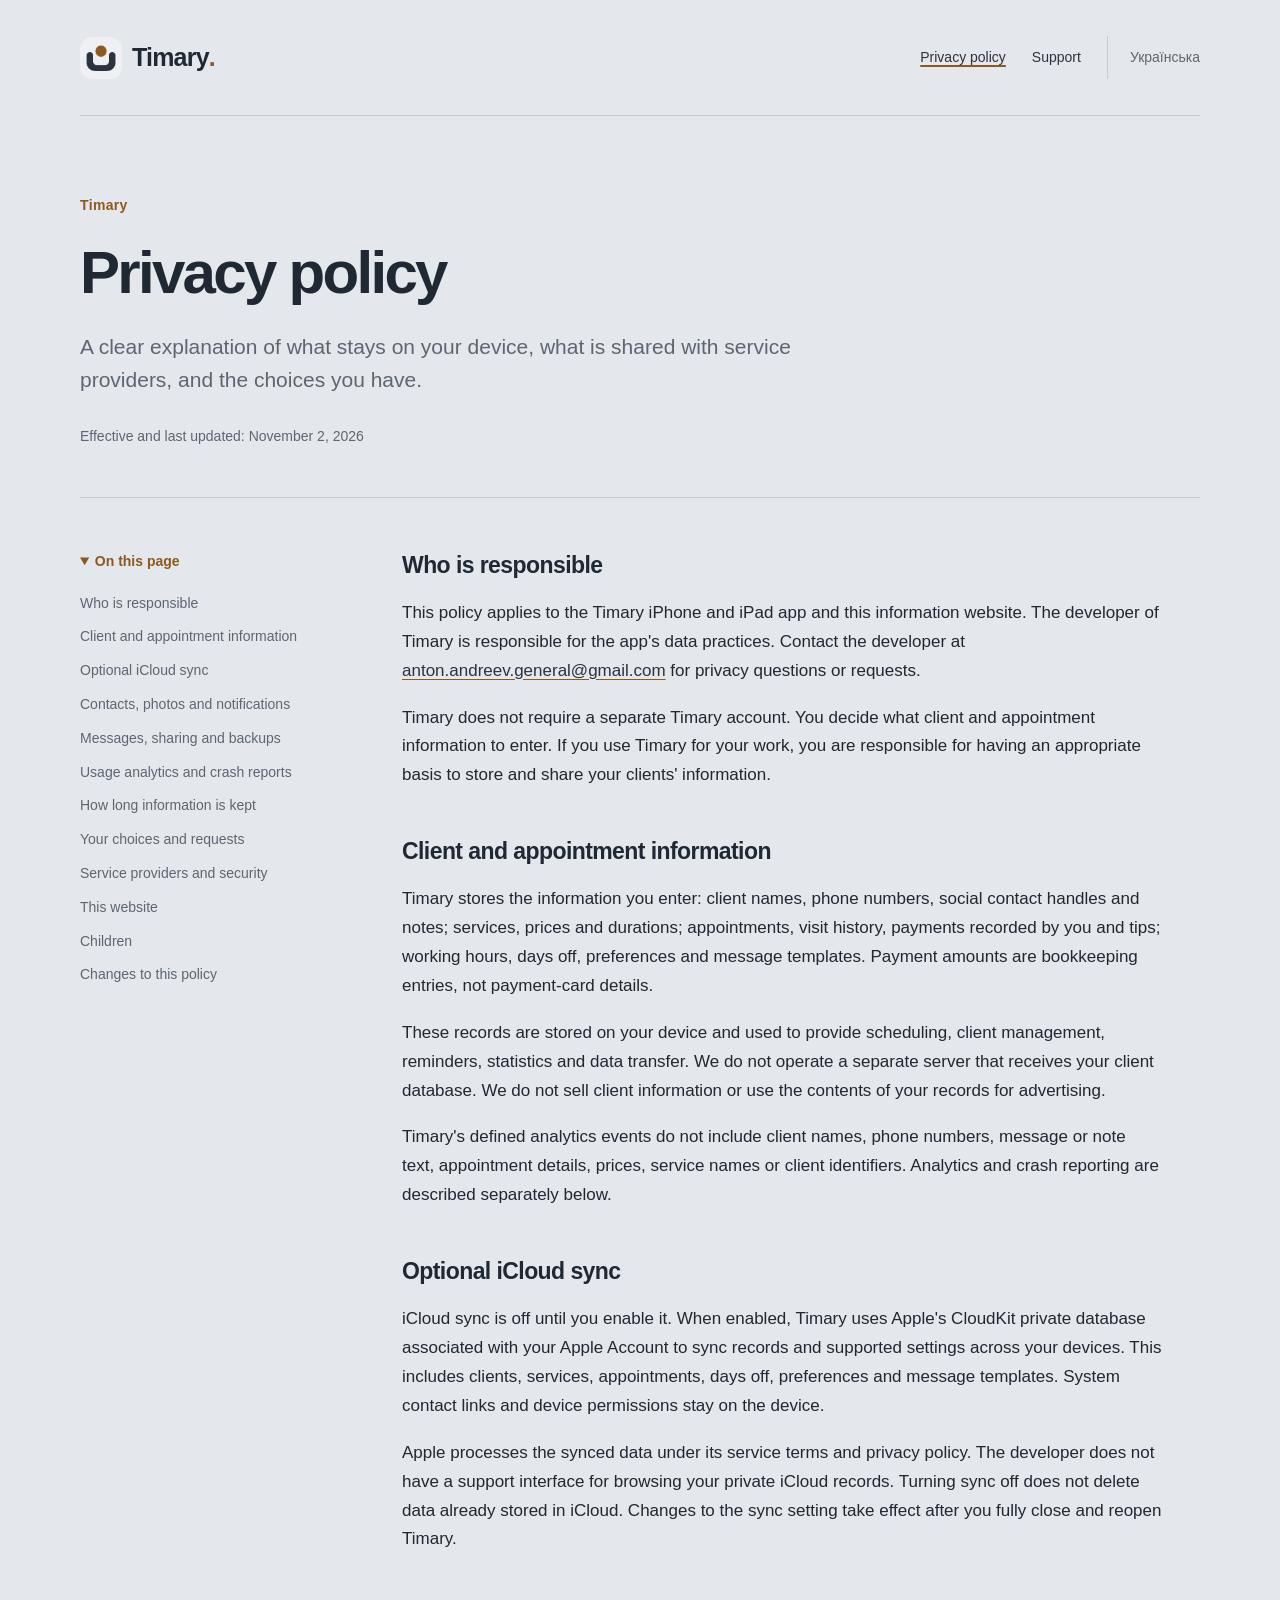
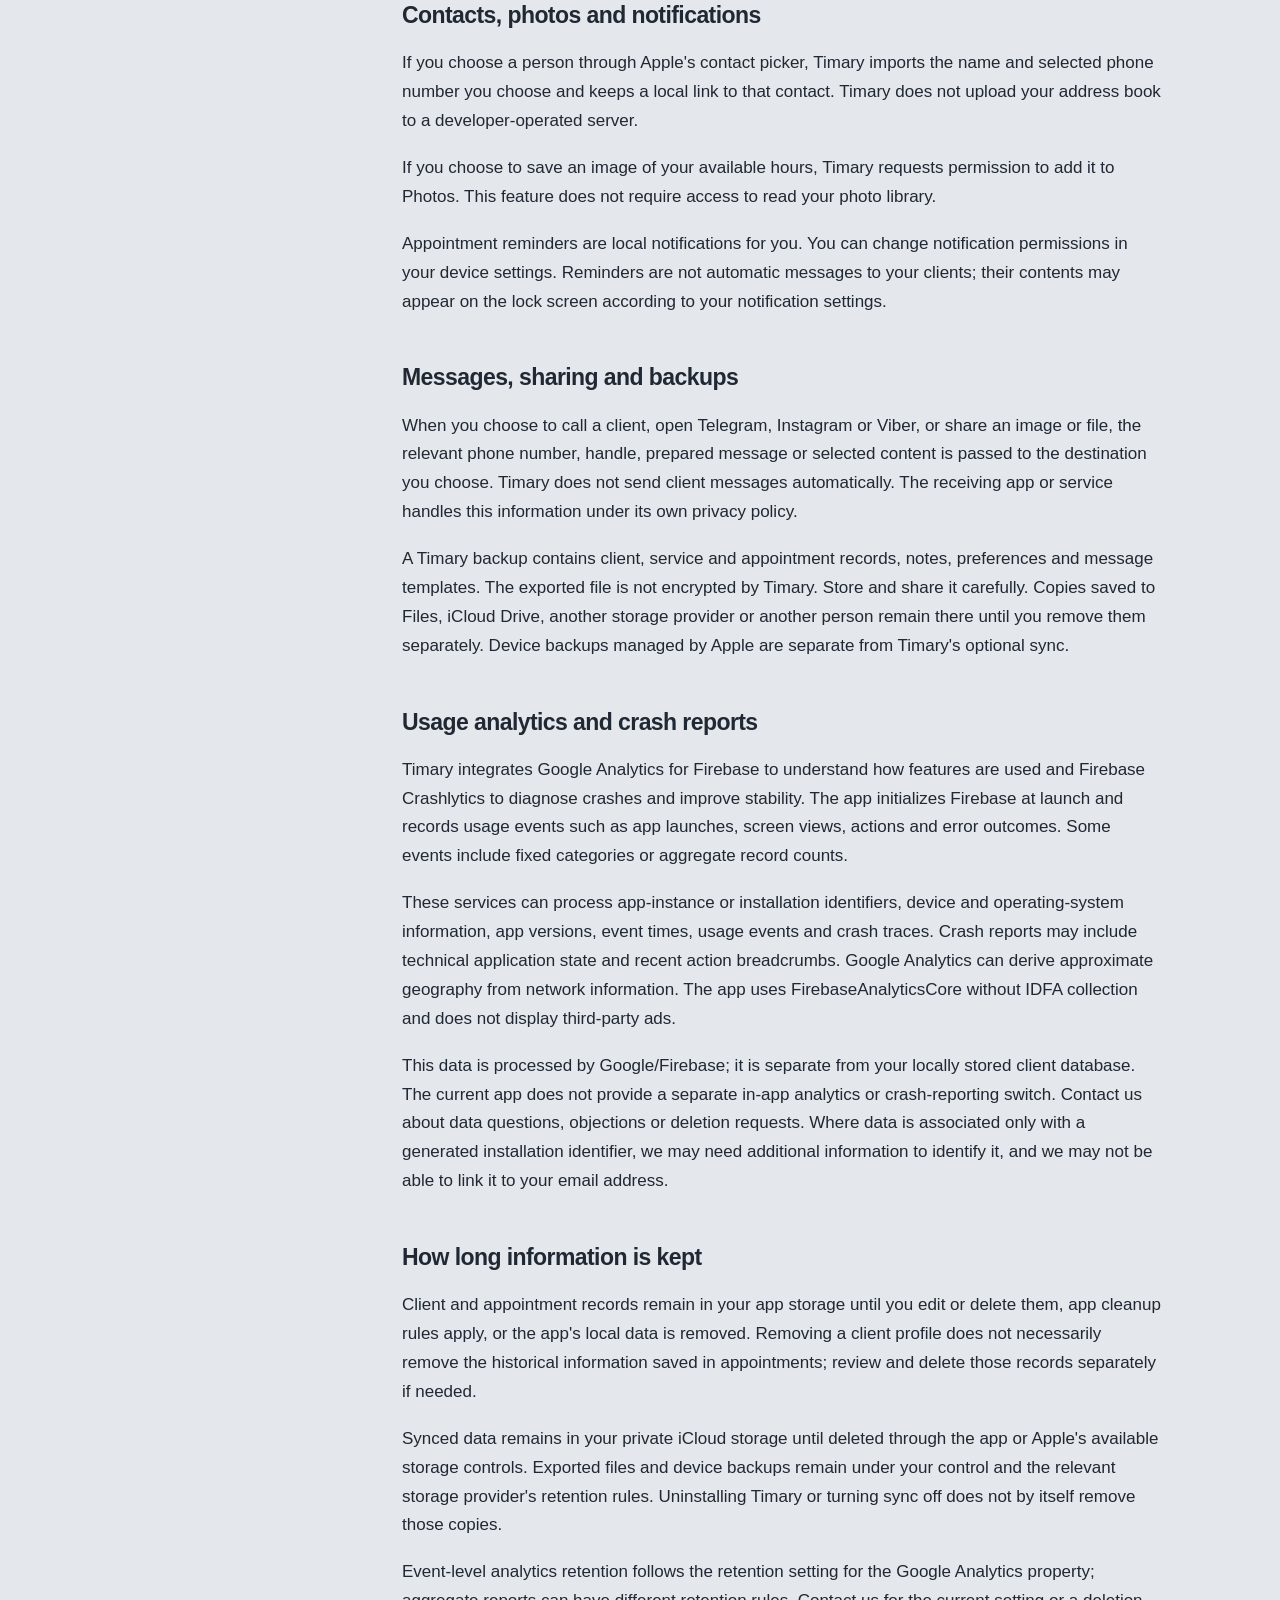
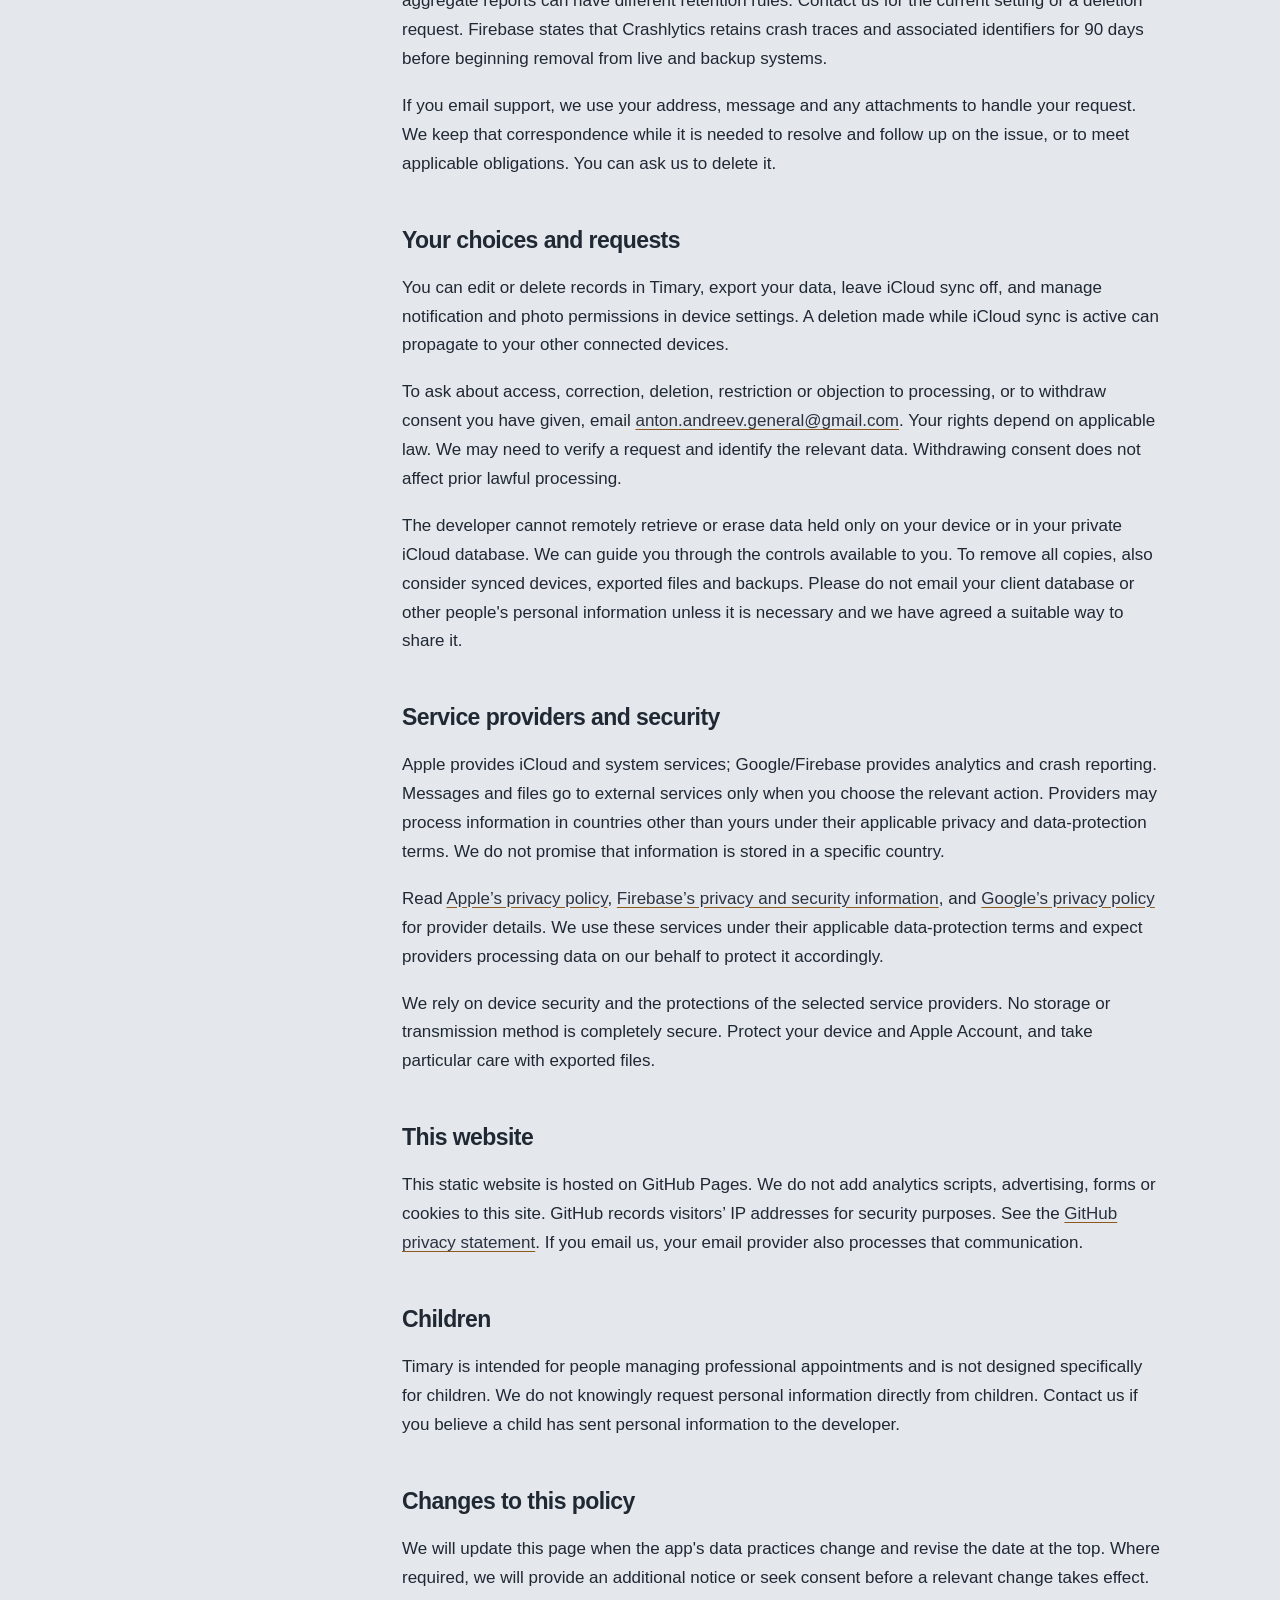
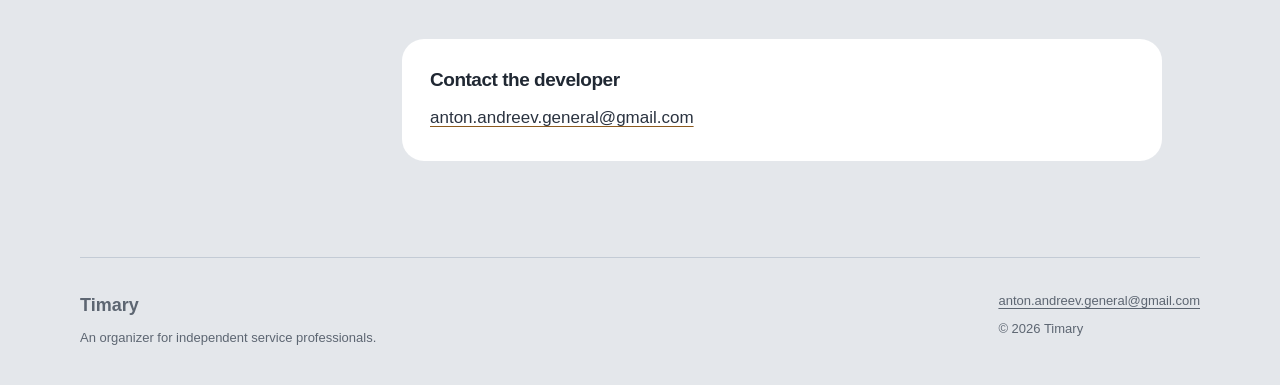
==== privacy/index.html @ 012367c4 "Publish Timary privacy and support site" ====
<!doctype html>
<html lang="en">
<head>
  <meta charset="utf-8">
  <meta name="viewport" content="width=device-width, initial-scale=1">
  <meta name="color-scheme" content="light dark">
  <title>Privacy policy · Timary</title>
  <meta name="description" content="A clear explanation of what stays on your device, what is shared with service providers, and the choices you have.">
  <link rel="canonical" href="https://lakkiant.github.io/timary-support/privacy/">
  <link rel="alternate" hreflang="en" href="https://lakkiant.github.io/timary-support/privacy/">
  <link rel="alternate" hreflang="uk" href="https://lakkiant.github.io/timary-support/uk/privacy/">
  <link rel="alternate" hreflang="x-default" href="https://lakkiant.github.io/timary-support/privacy/">
  <link rel="icon" type="image/png" href="../assets/icon.png">
  <link rel="stylesheet" href="../assets/theme.css">
  <link rel="stylesheet" href="../assets/styles.css">
</head>
<body>
  <a class="skip" href="#main">Skip to content</a>
  <header class="site-header wrap">
    <a class="brand" href="../" aria-label="Timary — Home"><img src="../assets/icon.png" width="42" height="42" alt="">Timary<span class="brand-dot" aria-hidden="true">.</span></a>
    <nav aria-label="Main navigation"><a href="../privacy/" aria-current="page">Privacy policy</a><a href="../support/">Support</a><a class="language" lang="uk" hreflang="uk" href="../uk/privacy/">Українська</a></nav>
  </header>
  <main id="main" class="wrap"><div class="page-intro"><p class="eyebrow">Timary</p><h1>Privacy policy</h1><p class="lead">A clear explanation of what stays on your device, what is shared with service providers, and the choices you have.</p><p class="updated">Effective and last updated: November 2, 2026</p></div>
<div class="policy-layout"><aside class="contents"><details open><summary>On this page</summary><ol><li><a href="#about">Who is responsible</a></li><li><a href="#records">Client and appointment information</a></li><li><a href="#icloud">Optional iCloud sync</a></li><li><a href="#permissions">Contacts, photos and notifications</a></li><li><a href="#sharing">Messages, sharing and backups</a></li><li><a href="#diagnostics">Usage analytics and crash reports</a></li><li><a href="#retention">How long information is kept</a></li><li><a href="#choices">Your choices and requests</a></li><li><a href="#providers">Service providers and security</a></li><li><a href="#website">This website</a></li><li><a href="#children">Children</a></li><li><a href="#changes">Changes to this policy</a></li></ol></details></aside><article class="policy" aria-label="Privacy policy"><section id="about" class="policy-section"><h2>Who is responsible</h2><p>This policy applies to the Timary iPhone and iPad app and this information website. The developer of Timary is responsible for the app's data practices. Contact the developer at <a href="mailto:anton.andreev.general@gmail.com">anton.andreev.general@gmail.com</a> for privacy questions or requests.</p><p>Timary does not require a separate Timary account. You decide what client and appointment information to enter. If you use Timary for your work, you are responsible for having an appropriate basis to store and share your clients' information.</p></section><section id="records" class="policy-section"><h2>Client and appointment information</h2><p>Timary stores the information you enter: client names, phone numbers, social contact handles and notes; services, prices and durations; appointments, visit history, payments recorded by you and tips; working hours, days off, preferences and message templates. Payment amounts are bookkeeping entries, not payment-card details.</p><p>These records are stored on your device and used to provide scheduling, client management, reminders, statistics and data transfer. We do not operate a separate server that receives your client database. We do not sell client information or use the contents of your records for advertising.</p><p>Timary's defined analytics events do not include client names, phone numbers, message or note text, appointment details, prices, service names or client identifiers. Analytics and crash reporting are described separately below.</p></section><section id="icloud" class="policy-section"><h2>Optional iCloud sync</h2><p>iCloud sync is off until you enable it. When enabled, Timary uses Apple's CloudKit private database associated with your Apple Account to sync records and supported settings across your devices. This includes clients, services, appointments, days off, preferences and message templates. System contact links and device permissions stay on the device.</p><p>Apple processes the synced data under its service terms and privacy policy. The developer does not have a support interface for browsing your private iCloud records. Turning sync off does not delete data already stored in iCloud. Changes to the sync setting take effect after you fully close and reopen Timary.</p></section><section id="permissions" class="policy-section"><h2>Contacts, photos and notifications</h2><p>If you choose a person through Apple's contact picker, Timary imports the name and selected phone number you choose and keeps a local link to that contact. Timary does not upload your address book to a developer-operated server.</p><p>If you choose to save an image of your available hours, Timary requests permission to add it to Photos. This feature does not require access to read your photo library.</p><p>Appointment reminders are local notifications for you. You can change notification permissions in your device settings. Reminders are not automatic messages to your clients; their contents may appear on the lock screen according to your notification settings.</p></section><section id="sharing" class="policy-section"><h2>Messages, sharing and backups</h2><p>When you choose to call a client, open Telegram, Instagram or Viber, or share an image or file, the relevant phone number, handle, prepared message or selected content is passed to the destination you choose. Timary does not send client messages automatically. The receiving app or service handles this information under its own privacy policy.</p><p>A Timary backup contains client, service and appointment records, notes, preferences and message templates. The exported file is not encrypted by Timary. Store and share it carefully. Copies saved to Files, iCloud Drive, another storage provider or another person remain there until you remove them separately. Device backups managed by Apple are separate from Timary's optional sync.</p></section><section id="diagnostics" class="policy-section"><h2>Usage analytics and crash reports</h2><p>Timary integrates Google Analytics for Firebase to understand how features are used and Firebase Crashlytics to diagnose crashes and improve stability. The app initializes Firebase at launch and records usage events such as app launches, screen views, actions and error outcomes. Some events include fixed categories or aggregate record counts.</p><p>These services can process app-instance or installation identifiers, device and operating-system information, app versions, event times, usage events and crash traces. Crash reports may include technical application state and recent action breadcrumbs. Google Analytics can derive approximate geography from network information. The app uses FirebaseAnalyticsCore without IDFA collection and does not display third-party ads.</p><p>This data is processed by Google/Firebase; it is separate from your locally stored client database. The current app does not provide a separate in-app analytics or crash-reporting switch. Contact us about data questions, objections or deletion requests. Where data is associated only with a generated installation identifier, we may need additional information to identify it, and we may not be able to link it to your email address.</p></section><section id="retention" class="policy-section"><h2>How long information is kept</h2><p>Client and appointment records remain in your app storage until you edit or delete them, app cleanup rules apply, or the app's local data is removed. Removing a client profile does not necessarily remove the historical information saved in appointments; review and delete those records separately if needed.</p><p>Synced data remains in your private iCloud storage until deleted through the app or Apple's available storage controls. Exported files and device backups remain under your control and the relevant storage provider's retention rules. Uninstalling Timary or turning sync off does not by itself remove those copies.</p><p>Event-level analytics retention follows the retention setting for the Google Analytics property; aggregate reports can have different retention rules. Contact us for the current setting or a deletion request. Firebase states that Crashlytics retains crash traces and associated identifiers for 90 days before beginning removal from live and backup systems.</p><p>If you email support, we use your address, message and any attachments to handle your request. We keep that correspondence while it is needed to resolve and follow up on the issue, or to meet applicable obligations. You can ask us to delete it.</p></section><section id="choices" class="policy-section"><h2>Your choices and requests</h2><p>You can edit or delete records in Timary, export your data, leave iCloud sync off, and manage notification and photo permissions in device settings. A deletion made while iCloud sync is active can propagate to your other connected devices.</p><p>To ask about access, correction, deletion, restriction or objection to processing, or to withdraw consent you have given, email <a href="mailto:anton.andreev.general@gmail.com">anton.andreev.general@gmail.com</a>. Your rights depend on applicable law. We may need to verify a request and identify the relevant data. Withdrawing consent does not affect prior lawful processing.</p><p>The developer cannot remotely retrieve or erase data held only on your device or in your private iCloud database. We can guide you through the controls available to you. To remove all copies, also consider synced devices, exported files and backups. Please do not email your client database or other people's personal information unless it is necessary and we have agreed a suitable way to share it.</p></section><section id="providers" class="policy-section"><h2>Service providers and security</h2><p>Apple provides iCloud and system services; Google/Firebase provides analytics and crash reporting. Messages and files go to external services only when you choose the relevant action. Providers may process information in countries other than yours under their applicable privacy and data-protection terms. We do not promise that information is stored in a specific country.</p><p>Read <a href="https://www.apple.com/legal/privacy/">Apple’s privacy policy</a>, <a href="https://firebase.google.com/support/privacy">Firebase’s privacy and security information</a>, and <a href="https://policies.google.com/privacy">Google’s privacy policy</a> for provider details. We use these services under their applicable data-protection terms and expect providers processing data on our behalf to protect it accordingly.</p><p>We rely on device security and the protections of the selected service providers. No storage or transmission method is completely secure. Protect your device and Apple Account, and take particular care with exported files.</p></section><section id="website" class="policy-section"><h2>This website</h2><p>This static website is hosted on GitHub Pages. We do not add analytics scripts, advertising, forms or cookies to this site. GitHub records visitors’ IP addresses for security purposes. See the <a href="https://docs.github.com/en/site-policy/privacy-policies/github-general-privacy-statement">GitHub privacy statement</a>. If you email us, your email provider also processes that communication.</p></section><section id="children" class="policy-section"><h2>Children</h2><p>Timary is intended for people managing professional appointments and is not designed specifically for children. We do not knowingly request personal information directly from children. Contact us if you believe a child has sent personal information to the developer.</p></section><section id="changes" class="policy-section"><h2>Changes to this policy</h2><p>We will update this page when the app's data practices change and revise the date at the top. Where required, we will provide an additional notice or seek consent before a relevant change takes effect.</p></section><div class="contact-note"><h2>Contact the developer</h2><p><a href="mailto:anton.andreev.general@gmail.com">anton.andreev.general@gmail.com</a></p></div></article></div></main>
  <footer class="site-footer wrap"><div><a class="footer-brand" href="../">Timary</a><p>An organizer for independent service professionals.</p></div><div><a href="mailto:anton.andreev.general@gmail.com">anton.andreev.general@gmail.com</a><p>© 2026 Timary</p></div></footer>
</body>
</html>
---- assets/theme.css ----
/* Semantic colors from Timary AppTheme assets. Do not add feature-specific colors. */

:root {
  --background: #e4e7eb;
  --surface: #ffffff;
  --elevated: #eef0f3;
  --primary-text: #202833;
  --secondary-text: #5d6672;
  --border: #c3cbd5;
  --accent: #2b3340;
  --data: #8c5a1e;
  --day-off-tint: #305cbd;
}

@media (prefers-color-scheme: dark) {
:root {
  --background: #101216;
  --surface: #24282f;
  --elevated: #343a43;
  --primary-text: #f0f3f7;
  --secondary-text: #b7c0cc;
  --border: #535e6e;
  --accent: #e6edf6;
  --data: #d6b080;
  --day-off-tint: #89aef3;
}
}

@media (prefers-contrast: more) {
:root {
  --background: #dce1e7;
  --surface: #ffffff;
  --elevated: #e9edf2;
  --primary-text: #161d26;
  --secondary-text: #434d5a;
  --border: #7b8796;
  --accent: #1b2330;
  --data: #6c4214;
  --day-off-tint: #1d4497;
}
}

@media (prefers-color-scheme: dark) and (prefers-contrast: more) {
:root {
  --background: #0b0e12;
  --surface: #1b2027;
  --elevated: #282f39;
  --primary-text: #ffffff;
  --secondary-text: #c8d1dc;
  --border: #718097;
  --accent: #f3f7fc;
  --data: #e7c396;
  --day-off-tint: #a9c5ff;
}
}
---- assets/styles.css ----
* { box-sizing: border-box; }
html { scroll-padding-top: 32px; color-scheme: light dark; }
body { margin: 0; color: var(--primary-text); background: var(--background); font-family: -apple-system, BlinkMacSystemFont, "Segoe UI", sans-serif; font-size: 17px; line-height: 1.7; -webkit-font-smoothing: antialiased; }
a { color: var(--accent); text-underline-offset: .2em; overflow-wrap: anywhere; }
a:hover { text-decoration-thickness: 2px; }
a:focus-visible, summary:focus-visible { outline: 3px solid var(--day-off-tint); outline-offset: 5px; border-radius: 3px; }
.wrap { width: min(1120px, calc(100% - 64px)); margin-inline: auto; }
.skip { position: absolute; top: -100px; left: 24px; z-index: 2; background: var(--surface); padding: 12px 20px; }
.skip:focus { top: 16px; }
.site-header { display: flex; justify-content: space-between; align-items: center; gap: 24px; min-height: 116px; border-bottom: 1px solid var(--border); }
.brand { display: inline-flex; align-items: center; color: var(--primary-text); font-size: 25px; font-weight: 720; letter-spacing: -.8px; text-decoration: none; white-space: nowrap; }
.brand img { margin-right: 10px; border-radius: 12px; }
.brand-dot { color: var(--data); }
nav { display: flex; flex-wrap: wrap; gap: 10px 26px; align-items: center; font-size: 14px; line-height: 1.4; }
nav a { padding-block: 12px; text-decoration: none; }
nav a[aria-current="page"] { text-decoration: underline; text-decoration-color: var(--data); text-decoration-thickness: 2px; }
nav .language { color: var(--secondary-text); padding-left: 22px; border-left: 1px solid var(--border); }
h1, h2, p { margin-top: 0; }
h1 { max-width: 880px; font-size: clamp(38px, 5.7vw, 64px); line-height: 1.1; letter-spacing: -.045em; font-weight: 650; margin-bottom: 24px; }
h2 { font-size: 23px; line-height: 1.35; letter-spacing: -.025em; font-weight: 650; }
p { margin-bottom: 18px; }
.eyebrow { color: var(--data); font-size: 14px; font-weight: 650; letter-spacing: .025em; margin-bottom: 22px; }
.lead { color: var(--secondary-text); font-size: 21px; line-height: 1.6; max-width: 720px; }
.home-hero { padding: 104px 0 72px; }
.home-hero h1 { max-width: 780px; font-size: clamp(44px, 6.7vw, 78px); }
.destination-grid { display: grid; grid-template-columns: 1fr 1fr; gap: 28px; }
.destination { display: block; padding: 32px; background: var(--surface); border-radius: 24px; text-decoration: none; }
.destination .number { color: var(--data); font-variant-numeric: tabular-nums; font-size: 14px; }
.destination h2 { margin-top: 26px; display: flex; justify-content: space-between; gap: 16px; }
.destination p { color: var(--secondary-text); margin-bottom: 0; max-width: 400px; }
.page-intro { padding: 78px 0 48px; border-bottom: 1px solid var(--border); }
.page-intro h1 { font-size: clamp(38px, 5.2vw, 60px); }
.updated { color: var(--secondary-text); font-size: 14px; margin: 28px 0 0; }
.policy-layout { display: grid; grid-template-columns: 250px minmax(0, 1fr); gap: 72px; padding-top: 52px; }
.contents { align-self: start; position: sticky; top: 28px; font-size: 14px; }
.contents summary { color: var(--data); font-weight: 650; cursor: pointer; padding-bottom: 18px; }
.contents ol { list-style: none; padding: 0; margin: 0; }
.contents li { margin-bottom: 10px; }
.contents a { display: block; color: var(--secondary-text); text-decoration: none; }
.contents a:hover { color: var(--accent); text-decoration: underline; }
.policy { min-width: 0; max-width: 760px; }
.policy-section, .policy > section { margin-bottom: 46px; }
.policy h2 { margin-bottom: 18px; }
.policy p { overflow-wrap: anywhere; }
.policy p a { text-decoration-color: var(--data); }
.contact-note { background: var(--surface); border-radius: 22px; padding: 28px; align-self: start; }
.contact-note h2 { font-size: 19px; margin-bottom: 12px; }
.contact-note p { margin-bottom: 0; }
.support-layout { display: grid; grid-template-columns: 360px minmax(0, 1fr); gap: 64px; padding-top: 52px; }
.support-layout .contact-note { font-size: 15px; }
.site-footer { margin-top: 96px; padding: 32px 0 36px; border-top: 1px solid var(--border); display: flex; justify-content: space-between; gap: 24px; font-size: 13px; color: var(--secondary-text); }
.site-footer p { margin: 6px 0 0; }
.site-footer a { color: var(--secondary-text); }
.footer-brand { font-size: 18px; font-weight: 650; text-decoration: none; }
@media (max-width: 800px) {
  .wrap { width: calc(100% - 40px); }
  .site-header { min-height: 100px; align-items: flex-start; padding-block: 20px; }
  nav { justify-content: flex-end; gap: 0 16px; font-size: 13px; max-width: 260px; }
  nav .language { border: 0; padding-left: 0; }
  .brand { font-size: 22px; margin-top: 4px; }
  .brand img { width: 34px; height: 34px; margin-right: 6px; border-radius: 10px; }
  .home-hero { padding: 68px 0 44px; }
  .lead { font-size: 18px; }
  .destination-grid { grid-template-columns: 1fr; gap: 18px; }
  .destination { padding: 26px; }
  .page-intro { padding: 56px 0 34px; }
  .policy-layout, .support-layout { grid-template-columns: 1fr; gap: 36px; padding-top: 30px; }
  .contents { position: static; border-bottom: 1px solid var(--border); padding-bottom: 18px; }
  .contents ol { columns: 2; column-gap: 22px; }
  .contents li { break-inside: avoid; }
  .policy-section, .policy > section { margin-bottom: 36px; }
  .site-footer { margin-top: 64px; flex-direction: column; }
}
@media (max-width: 400px) {
  body { font-size: 16px; }
  .site-header { gap: 12px; }
  nav { gap: 0 12px; font-size: 12px; }
  .brand img { display: none; }
  .contents ol { columns: 1; }
}
@media print {
  body { background: var(--surface); font-size: 11pt; }
  nav, .contents, .skip { display: none; }
  .wrap { width: 100%; }
  .policy-layout { display: block; }
  .page-intro { padding-block: 24px; }
  .site-header { min-height: 60px; }
}
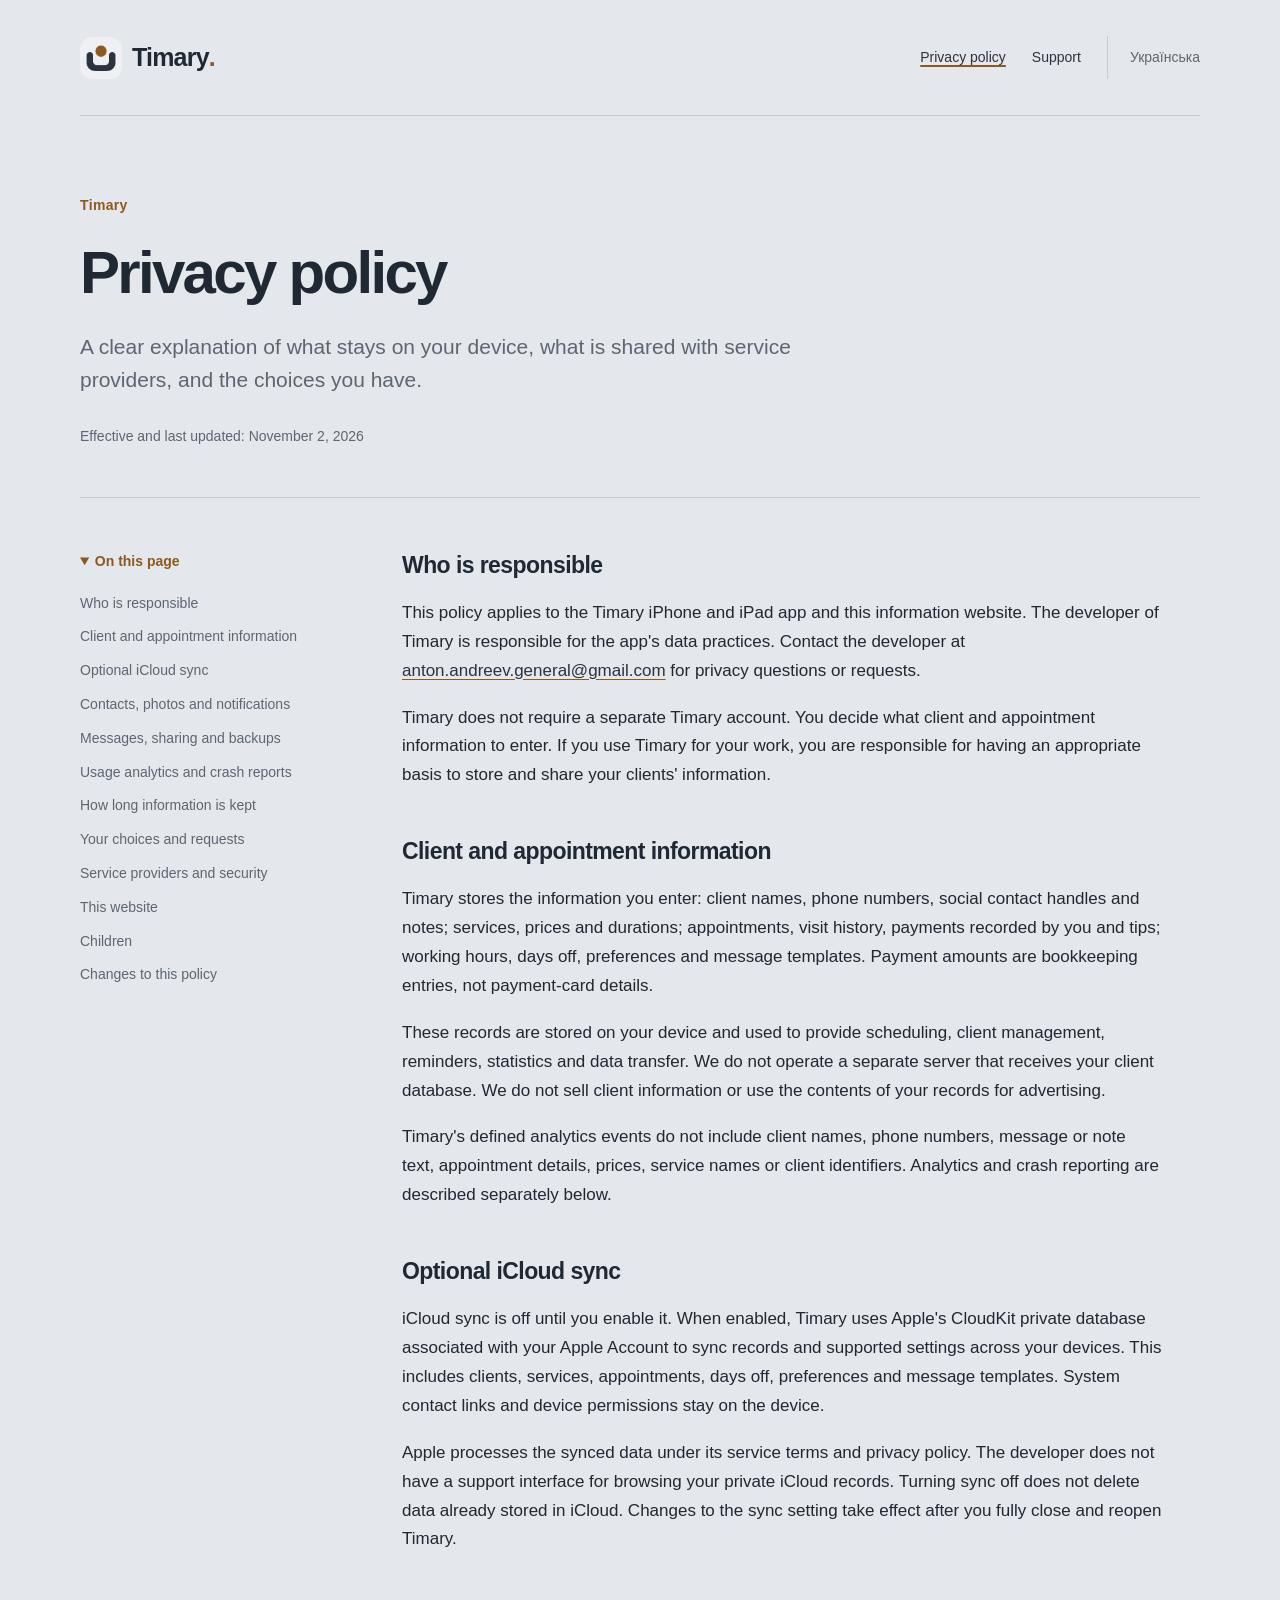
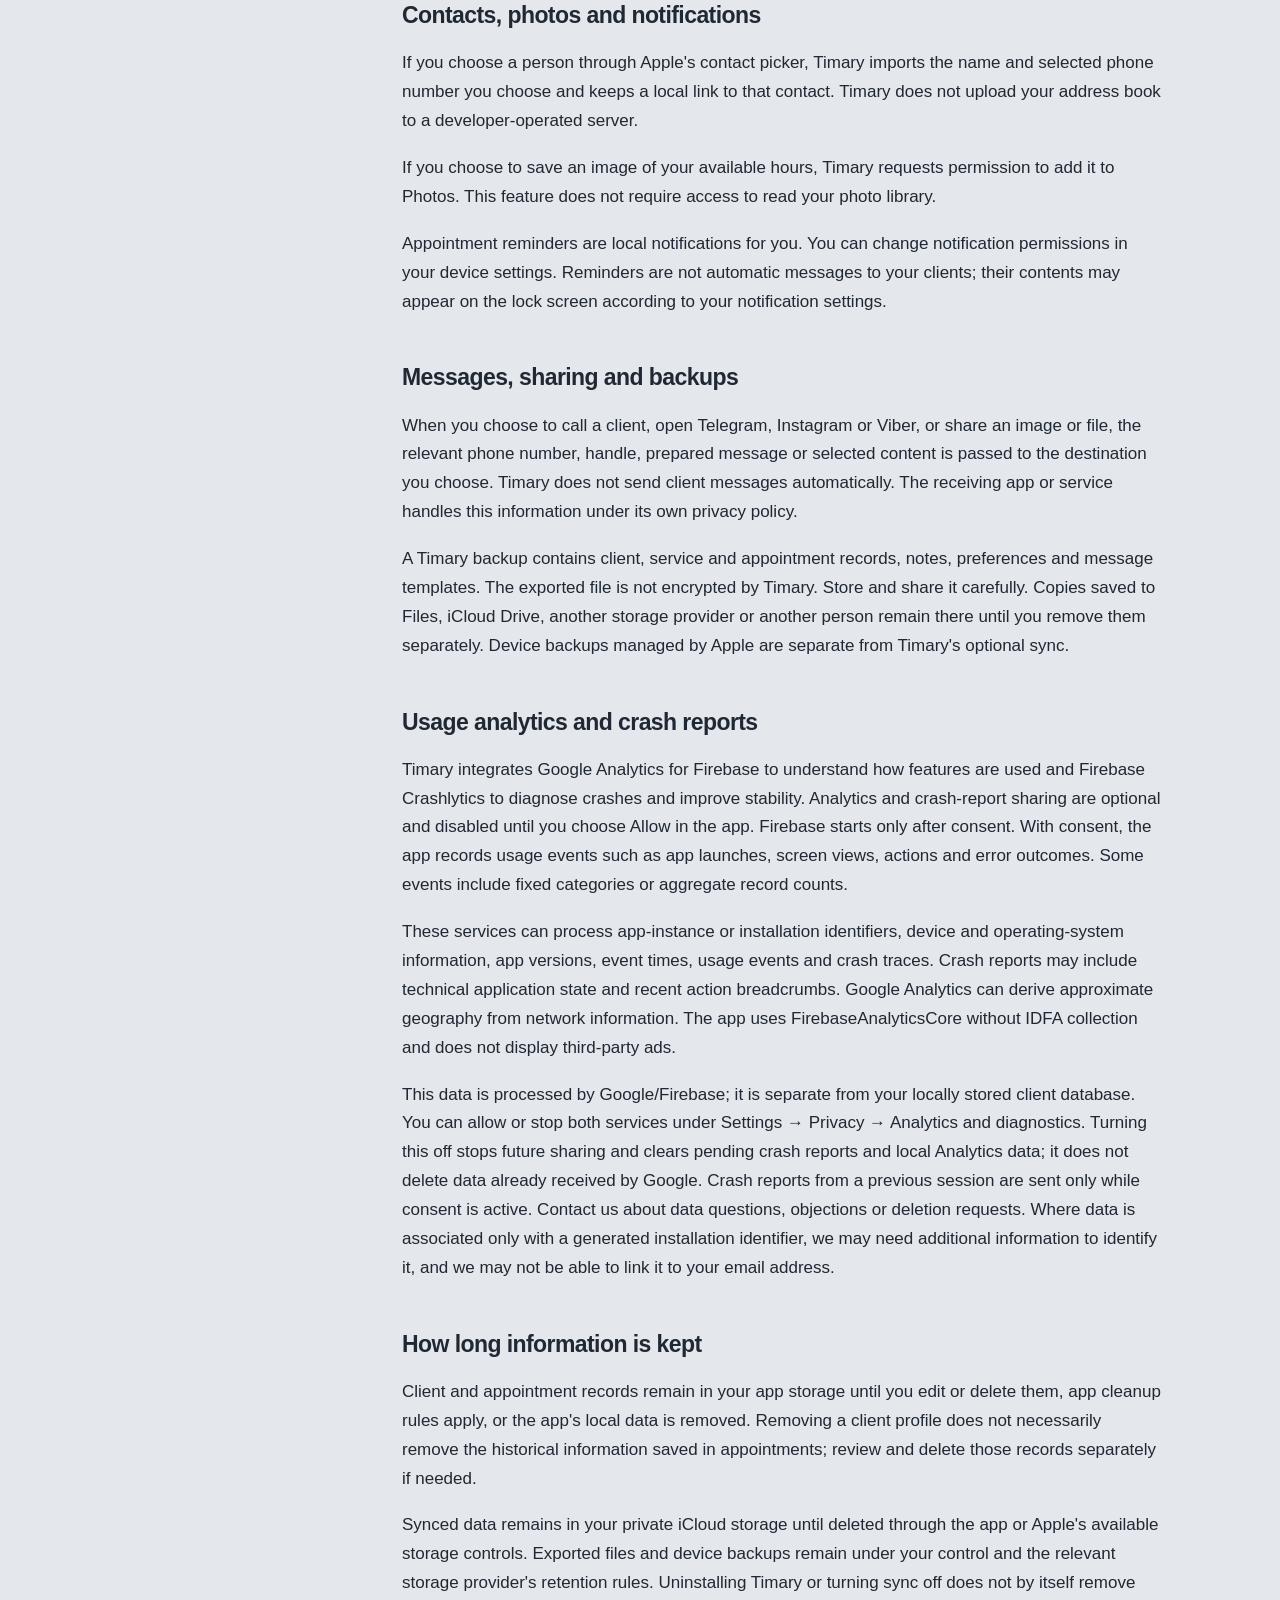
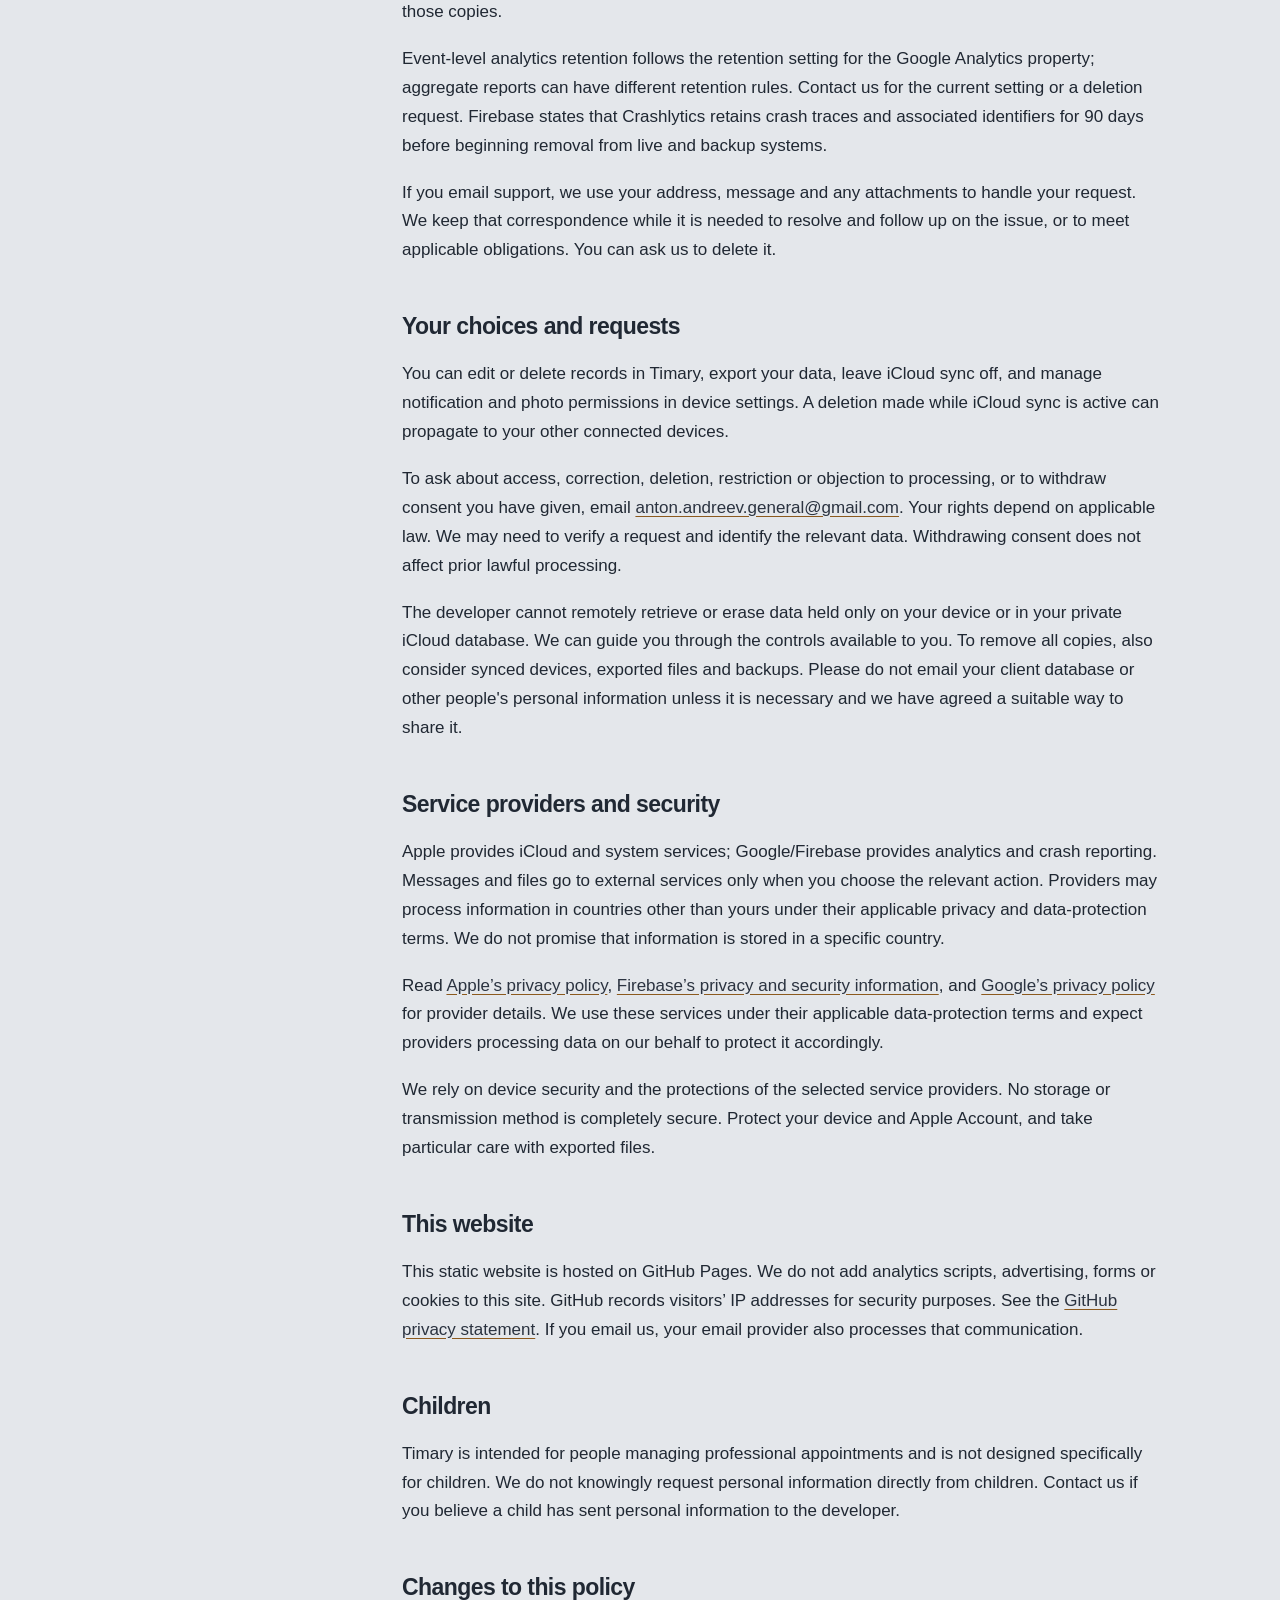
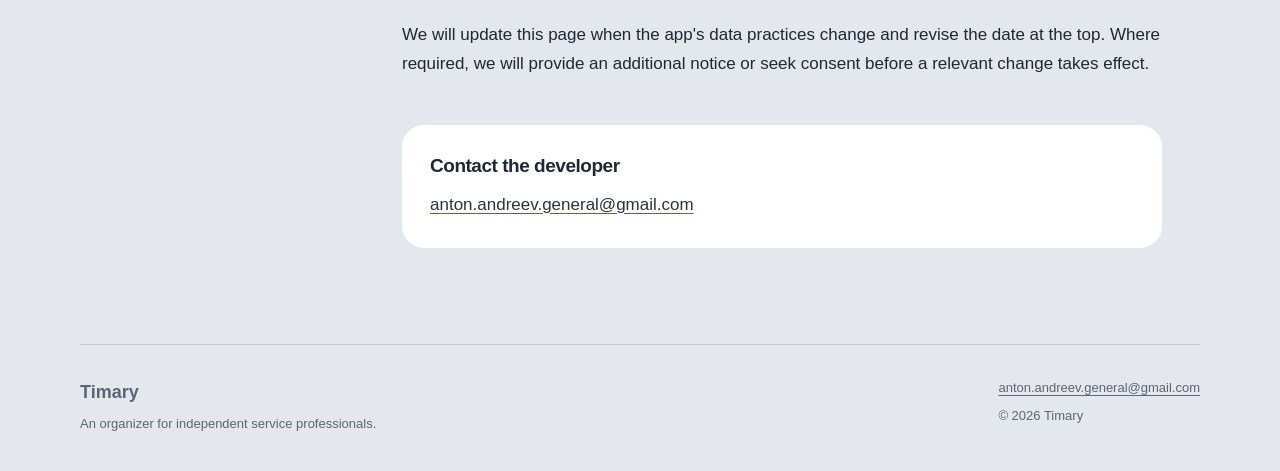
==== commit 8e0b3b01: "Explain optional analytics and crash reporting consent" ====
--- a/privacy/index.html
+++ b/privacy/index.html
@@ -21,7 +21,7 @@
     <nav aria-label="Main navigation"><a href="../privacy/" aria-current="page">Privacy policy</a><a href="../support/">Support</a><a class="language" lang="uk" hreflang="uk" href="../uk/privacy/">Українська</a></nav>
   </header>
   <main id="main" class="wrap"><div class="page-intro"><p class="eyebrow">Timary</p><h1>Privacy policy</h1><p class="lead">A clear explanation of what stays on your device, what is shared with service providers, and the choices you have.</p><p class="updated">Effective and last updated: November 2, 2026</p></div>
-<div class="policy-layout"><aside class="contents"><details open><summary>On this page</summary><ol><li><a href="#about">Who is responsible</a></li><li><a href="#records">Client and appointment information</a></li><li><a href="#icloud">Optional iCloud sync</a></li><li><a href="#permissions">Contacts, photos and notifications</a></li><li><a href="#sharing">Messages, sharing and backups</a></li><li><a href="#diagnostics">Usage analytics and crash reports</a></li><li><a href="#retention">How long information is kept</a></li><li><a href="#choices">Your choices and requests</a></li><li><a href="#providers">Service providers and security</a></li><li><a href="#website">This website</a></li><li><a href="#children">Children</a></li><li><a href="#changes">Changes to this policy</a></li></ol></details></aside><article class="policy" aria-label="Privacy policy"><section id="about" class="policy-section"><h2>Who is responsible</h2><p>This policy applies to the Timary iPhone and iPad app and this information website. The developer of Timary is responsible for the app's data practices. Contact the developer at <a href="mailto:anton.andreev.general@gmail.com">anton.andreev.general@gmail.com</a> for privacy questions or requests.</p><p>Timary does not require a separate Timary account. You decide what client and appointment information to enter. If you use Timary for your work, you are responsible for having an appropriate basis to store and share your clients' information.</p></section><section id="records" class="policy-section"><h2>Client and appointment information</h2><p>Timary stores the information you enter: client names, phone numbers, social contact handles and notes; services, prices and durations; appointments, visit history, payments recorded by you and tips; working hours, days off, preferences and message templates. Payment amounts are bookkeeping entries, not payment-card details.</p><p>These records are stored on your device and used to provide scheduling, client management, reminders, statistics and data transfer. We do not operate a separate server that receives your client database. We do not sell client information or use the contents of your records for advertising.</p><p>Timary's defined analytics events do not include client names, phone numbers, message or note text, appointment details, prices, service names or client identifiers. Analytics and crash reporting are described separately below.</p></section><section id="icloud" class="policy-section"><h2>Optional iCloud sync</h2><p>iCloud sync is off until you enable it. When enabled, Timary uses Apple's CloudKit private database associated with your Apple Account to sync records and supported settings across your devices. This includes clients, services, appointments, days off, preferences and message templates. System contact links and device permissions stay on the device.</p><p>Apple processes the synced data under its service terms and privacy policy. The developer does not have a support interface for browsing your private iCloud records. Turning sync off does not delete data already stored in iCloud. Changes to the sync setting take effect after you fully close and reopen Timary.</p></section><section id="permissions" class="policy-section"><h2>Contacts, photos and notifications</h2><p>If you choose a person through Apple's contact picker, Timary imports the name and selected phone number you choose and keeps a local link to that contact. Timary does not upload your address book to a developer-operated server.</p><p>If you choose to save an image of your available hours, Timary requests permission to add it to Photos. This feature does not require access to read your photo library.</p><p>Appointment reminders are local notifications for you. You can change notification permissions in your device settings. Reminders are not automatic messages to your clients; their contents may appear on the lock screen according to your notification settings.</p></section><section id="sharing" class="policy-section"><h2>Messages, sharing and backups</h2><p>When you choose to call a client, open Telegram, Instagram or Viber, or share an image or file, the relevant phone number, handle, prepared message or selected content is passed to the destination you choose. Timary does not send client messages automatically. The receiving app or service handles this information under its own privacy policy.</p><p>A Timary backup contains client, service and appointment records, notes, preferences and message templates. The exported file is not encrypted by Timary. Store and share it carefully. Copies saved to Files, iCloud Drive, another storage provider or another person remain there until you remove them separately. Device backups managed by Apple are separate from Timary's optional sync.</p></section><section id="diagnostics" class="policy-section"><h2>Usage analytics and crash reports</h2><p>Timary integrates Google Analytics for Firebase to understand how features are used and Firebase Crashlytics to diagnose crashes and improve stability. The app initializes Firebase at launch and records usage events such as app launches, screen views, actions and error outcomes. Some events include fixed categories or aggregate record counts.</p><p>These services can process app-instance or installation identifiers, device and operating-system information, app versions, event times, usage events and crash traces. Crash reports may include technical application state and recent action breadcrumbs. Google Analytics can derive approximate geography from network information. The app uses FirebaseAnalyticsCore without IDFA collection and does not display third-party ads.</p><p>This data is processed by Google/Firebase; it is separate from your locally stored client database. The current app does not provide a separate in-app analytics or crash-reporting switch. Contact us about data questions, objections or deletion requests. Where data is associated only with a generated installation identifier, we may need additional information to identify it, and we may not be able to link it to your email address.</p></section><section id="retention" class="policy-section"><h2>How long information is kept</h2><p>Client and appointment records remain in your app storage until you edit or delete them, app cleanup rules apply, or the app's local data is removed. Removing a client profile does not necessarily remove the historical information saved in appointments; review and delete those records separately if needed.</p><p>Synced data remains in your private iCloud storage until deleted through the app or Apple's available storage controls. Exported files and device backups remain under your control and the relevant storage provider's retention rules. Uninstalling Timary or turning sync off does not by itself remove those copies.</p><p>Event-level analytics retention follows the retention setting for the Google Analytics property; aggregate reports can have different retention rules. Contact us for the current setting or a deletion request. Firebase states that Crashlytics retains crash traces and associated identifiers for 90 days before beginning removal from live and backup systems.</p><p>If you email support, we use your address, message and any attachments to handle your request. We keep that correspondence while it is needed to resolve and follow up on the issue, or to meet applicable obligations. You can ask us to delete it.</p></section><section id="choices" class="policy-section"><h2>Your choices and requests</h2><p>You can edit or delete records in Timary, export your data, leave iCloud sync off, and manage notification and photo permissions in device settings. A deletion made while iCloud sync is active can propagate to your other connected devices.</p><p>To ask about access, correction, deletion, restriction or objection to processing, or to withdraw consent you have given, email <a href="mailto:anton.andreev.general@gmail.com">anton.andreev.general@gmail.com</a>. Your rights depend on applicable law. We may need to verify a request and identify the relevant data. Withdrawing consent does not affect prior lawful processing.</p><p>The developer cannot remotely retrieve or erase data held only on your device or in your private iCloud database. We can guide you through the controls available to you. To remove all copies, also consider synced devices, exported files and backups. Please do not email your client database or other people's personal information unless it is necessary and we have agreed a suitable way to share it.</p></section><section id="providers" class="policy-section"><h2>Service providers and security</h2><p>Apple provides iCloud and system services; Google/Firebase provides analytics and crash reporting. Messages and files go to external services only when you choose the relevant action. Providers may process information in countries other than yours under their applicable privacy and data-protection terms. We do not promise that information is stored in a specific country.</p><p>Read <a href="https://www.apple.com/legal/privacy/">Apple’s privacy policy</a>, <a href="https://firebase.google.com/support/privacy">Firebase’s privacy and security information</a>, and <a href="https://policies.google.com/privacy">Google’s privacy policy</a> for provider details. We use these services under their applicable data-protection terms and expect providers processing data on our behalf to protect it accordingly.</p><p>We rely on device security and the protections of the selected service providers. No storage or transmission method is completely secure. Protect your device and Apple Account, and take particular care with exported files.</p></section><section id="website" class="policy-section"><h2>This website</h2><p>This static website is hosted on GitHub Pages. We do not add analytics scripts, advertising, forms or cookies to this site. GitHub records visitors’ IP addresses for security purposes. See the <a href="https://docs.github.com/en/site-policy/privacy-policies/github-general-privacy-statement">GitHub privacy statement</a>. If you email us, your email provider also processes that communication.</p></section><section id="children" class="policy-section"><h2>Children</h2><p>Timary is intended for people managing professional appointments and is not designed specifically for children. We do not knowingly request personal information directly from children. Contact us if you believe a child has sent personal information to the developer.</p></section><section id="changes" class="policy-section"><h2>Changes to this policy</h2><p>We will update this page when the app's data practices change and revise the date at the top. Where required, we will provide an additional notice or seek consent before a relevant change takes effect.</p></section><div class="contact-note"><h2>Contact the developer</h2><p><a href="mailto:anton.andreev.general@gmail.com">anton.andreev.general@gmail.com</a></p></div></article></div></main>
+<div class="policy-layout"><aside class="contents"><details open><summary>On this page</summary><ol><li><a href="#about">Who is responsible</a></li><li><a href="#records">Client and appointment information</a></li><li><a href="#icloud">Optional iCloud sync</a></li><li><a href="#permissions">Contacts, photos and notifications</a></li><li><a href="#sharing">Messages, sharing and backups</a></li><li><a href="#diagnostics">Usage analytics and crash reports</a></li><li><a href="#retention">How long information is kept</a></li><li><a href="#choices">Your choices and requests</a></li><li><a href="#providers">Service providers and security</a></li><li><a href="#website">This website</a></li><li><a href="#children">Children</a></li><li><a href="#changes">Changes to this policy</a></li></ol></details></aside><article class="policy" aria-label="Privacy policy"><section id="about" class="policy-section"><h2>Who is responsible</h2><p>This policy applies to the Timary iPhone and iPad app and this information website. The developer of Timary is responsible for the app's data practices. Contact the developer at <a href="mailto:anton.andreev.general@gmail.com">anton.andreev.general@gmail.com</a> for privacy questions or requests.</p><p>Timary does not require a separate Timary account. You decide what client and appointment information to enter. If you use Timary for your work, you are responsible for having an appropriate basis to store and share your clients' information.</p></section><section id="records" class="policy-section"><h2>Client and appointment information</h2><p>Timary stores the information you enter: client names, phone numbers, social contact handles and notes; services, prices and durations; appointments, visit history, payments recorded by you and tips; working hours, days off, preferences and message templates. Payment amounts are bookkeeping entries, not payment-card details.</p><p>These records are stored on your device and used to provide scheduling, client management, reminders, statistics and data transfer. We do not operate a separate server that receives your client database. We do not sell client information or use the contents of your records for advertising.</p><p>Timary's defined analytics events do not include client names, phone numbers, message or note text, appointment details, prices, service names or client identifiers. Analytics and crash reporting are described separately below.</p></section><section id="icloud" class="policy-section"><h2>Optional iCloud sync</h2><p>iCloud sync is off until you enable it. When enabled, Timary uses Apple's CloudKit private database associated with your Apple Account to sync records and supported settings across your devices. This includes clients, services, appointments, days off, preferences and message templates. System contact links and device permissions stay on the device.</p><p>Apple processes the synced data under its service terms and privacy policy. The developer does not have a support interface for browsing your private iCloud records. Turning sync off does not delete data already stored in iCloud. Changes to the sync setting take effect after you fully close and reopen Timary.</p></section><section id="permissions" class="policy-section"><h2>Contacts, photos and notifications</h2><p>If you choose a person through Apple's contact picker, Timary imports the name and selected phone number you choose and keeps a local link to that contact. Timary does not upload your address book to a developer-operated server.</p><p>If you choose to save an image of your available hours, Timary requests permission to add it to Photos. This feature does not require access to read your photo library.</p><p>Appointment reminders are local notifications for you. You can change notification permissions in your device settings. Reminders are not automatic messages to your clients; their contents may appear on the lock screen according to your notification settings.</p></section><section id="sharing" class="policy-section"><h2>Messages, sharing and backups</h2><p>When you choose to call a client, open Telegram, Instagram or Viber, or share an image or file, the relevant phone number, handle, prepared message or selected content is passed to the destination you choose. Timary does not send client messages automatically. The receiving app or service handles this information under its own privacy policy.</p><p>A Timary backup contains client, service and appointment records, notes, preferences and message templates. The exported file is not encrypted by Timary. Store and share it carefully. Copies saved to Files, iCloud Drive, another storage provider or another person remain there until you remove them separately. Device backups managed by Apple are separate from Timary's optional sync.</p></section><section id="diagnostics" class="policy-section"><h2>Usage analytics and crash reports</h2><p>Timary integrates Google Analytics for Firebase to understand how features are used and Firebase Crashlytics to diagnose crashes and improve stability. Analytics and crash-report sharing are optional and disabled until you choose Allow in the app. Firebase starts only after consent. With consent, the app records usage events such as app launches, screen views, actions and error outcomes. Some events include fixed categories or aggregate record counts.</p><p>These services can process app-instance or installation identifiers, device and operating-system information, app versions, event times, usage events and crash traces. Crash reports may include technical application state and recent action breadcrumbs. Google Analytics can derive approximate geography from network information. The app uses FirebaseAnalyticsCore without IDFA collection and does not display third-party ads.</p><p>This data is processed by Google/Firebase; it is separate from your locally stored client database. You can allow or stop both services under Settings → Privacy → Analytics and diagnostics. Turning this off stops future sharing and clears pending crash reports and local Analytics data; it does not delete data already received by Google. Crash reports from a previous session are sent only while consent is active. Contact us about data questions, objections or deletion requests. Where data is associated only with a generated installation identifier, we may need additional information to identify it, and we may not be able to link it to your email address.</p></section><section id="retention" class="policy-section"><h2>How long information is kept</h2><p>Client and appointment records remain in your app storage until you edit or delete them, app cleanup rules apply, or the app's local data is removed. Removing a client profile does not necessarily remove the historical information saved in appointments; review and delete those records separately if needed.</p><p>Synced data remains in your private iCloud storage until deleted through the app or Apple's available storage controls. Exported files and device backups remain under your control and the relevant storage provider's retention rules. Uninstalling Timary or turning sync off does not by itself remove those copies.</p><p>Event-level analytics retention follows the retention setting for the Google Analytics property; aggregate reports can have different retention rules. Contact us for the current setting or a deletion request. Firebase states that Crashlytics retains crash traces and associated identifiers for 90 days before beginning removal from live and backup systems.</p><p>If you email support, we use your address, message and any attachments to handle your request. We keep that correspondence while it is needed to resolve and follow up on the issue, or to meet applicable obligations. You can ask us to delete it.</p></section><section id="choices" class="policy-section"><h2>Your choices and requests</h2><p>You can edit or delete records in Timary, export your data, leave iCloud sync off, and manage notification and photo permissions in device settings. A deletion made while iCloud sync is active can propagate to your other connected devices.</p><p>To ask about access, correction, deletion, restriction or objection to processing, or to withdraw consent you have given, email <a href="mailto:anton.andreev.general@gmail.com">anton.andreev.general@gmail.com</a>. Your rights depend on applicable law. We may need to verify a request and identify the relevant data. Withdrawing consent does not affect prior lawful processing.</p><p>The developer cannot remotely retrieve or erase data held only on your device or in your private iCloud database. We can guide you through the controls available to you. To remove all copies, also consider synced devices, exported files and backups. Please do not email your client database or other people's personal information unless it is necessary and we have agreed a suitable way to share it.</p></section><section id="providers" class="policy-section"><h2>Service providers and security</h2><p>Apple provides iCloud and system services; Google/Firebase provides analytics and crash reporting. Messages and files go to external services only when you choose the relevant action. Providers may process information in countries other than yours under their applicable privacy and data-protection terms. We do not promise that information is stored in a specific country.</p><p>Read <a href="https://www.apple.com/legal/privacy/">Apple’s privacy policy</a>, <a href="https://firebase.google.com/support/privacy">Firebase’s privacy and security information</a>, and <a href="https://policies.google.com/privacy">Google’s privacy policy</a> for provider details. We use these services under their applicable data-protection terms and expect providers processing data on our behalf to protect it accordingly.</p><p>We rely on device security and the protections of the selected service providers. No storage or transmission method is completely secure. Protect your device and Apple Account, and take particular care with exported files.</p></section><section id="website" class="policy-section"><h2>This website</h2><p>This static website is hosted on GitHub Pages. We do not add analytics scripts, advertising, forms or cookies to this site. GitHub records visitors’ IP addresses for security purposes. See the <a href="https://docs.github.com/en/site-policy/privacy-policies/github-general-privacy-statement">GitHub privacy statement</a>. If you email us, your email provider also processes that communication.</p></section><section id="children" class="policy-section"><h2>Children</h2><p>Timary is intended for people managing professional appointments and is not designed specifically for children. We do not knowingly request personal information directly from children. Contact us if you believe a child has sent personal information to the developer.</p></section><section id="changes" class="policy-section"><h2>Changes to this policy</h2><p>We will update this page when the app's data practices change and revise the date at the top. Where required, we will provide an additional notice or seek consent before a relevant change takes effect.</p></section><div class="contact-note"><h2>Contact the developer</h2><p><a href="mailto:anton.andreev.general@gmail.com">anton.andreev.general@gmail.com</a></p></div></article></div></main>
   <footer class="site-footer wrap"><div><a class="footer-brand" href="../">Timary</a><p>An organizer for independent service professionals.</p></div><div><a href="mailto:anton.andreev.general@gmail.com">anton.andreev.general@gmail.com</a><p>© 2026 Timary</p></div></footer>
 </body>
 </html>
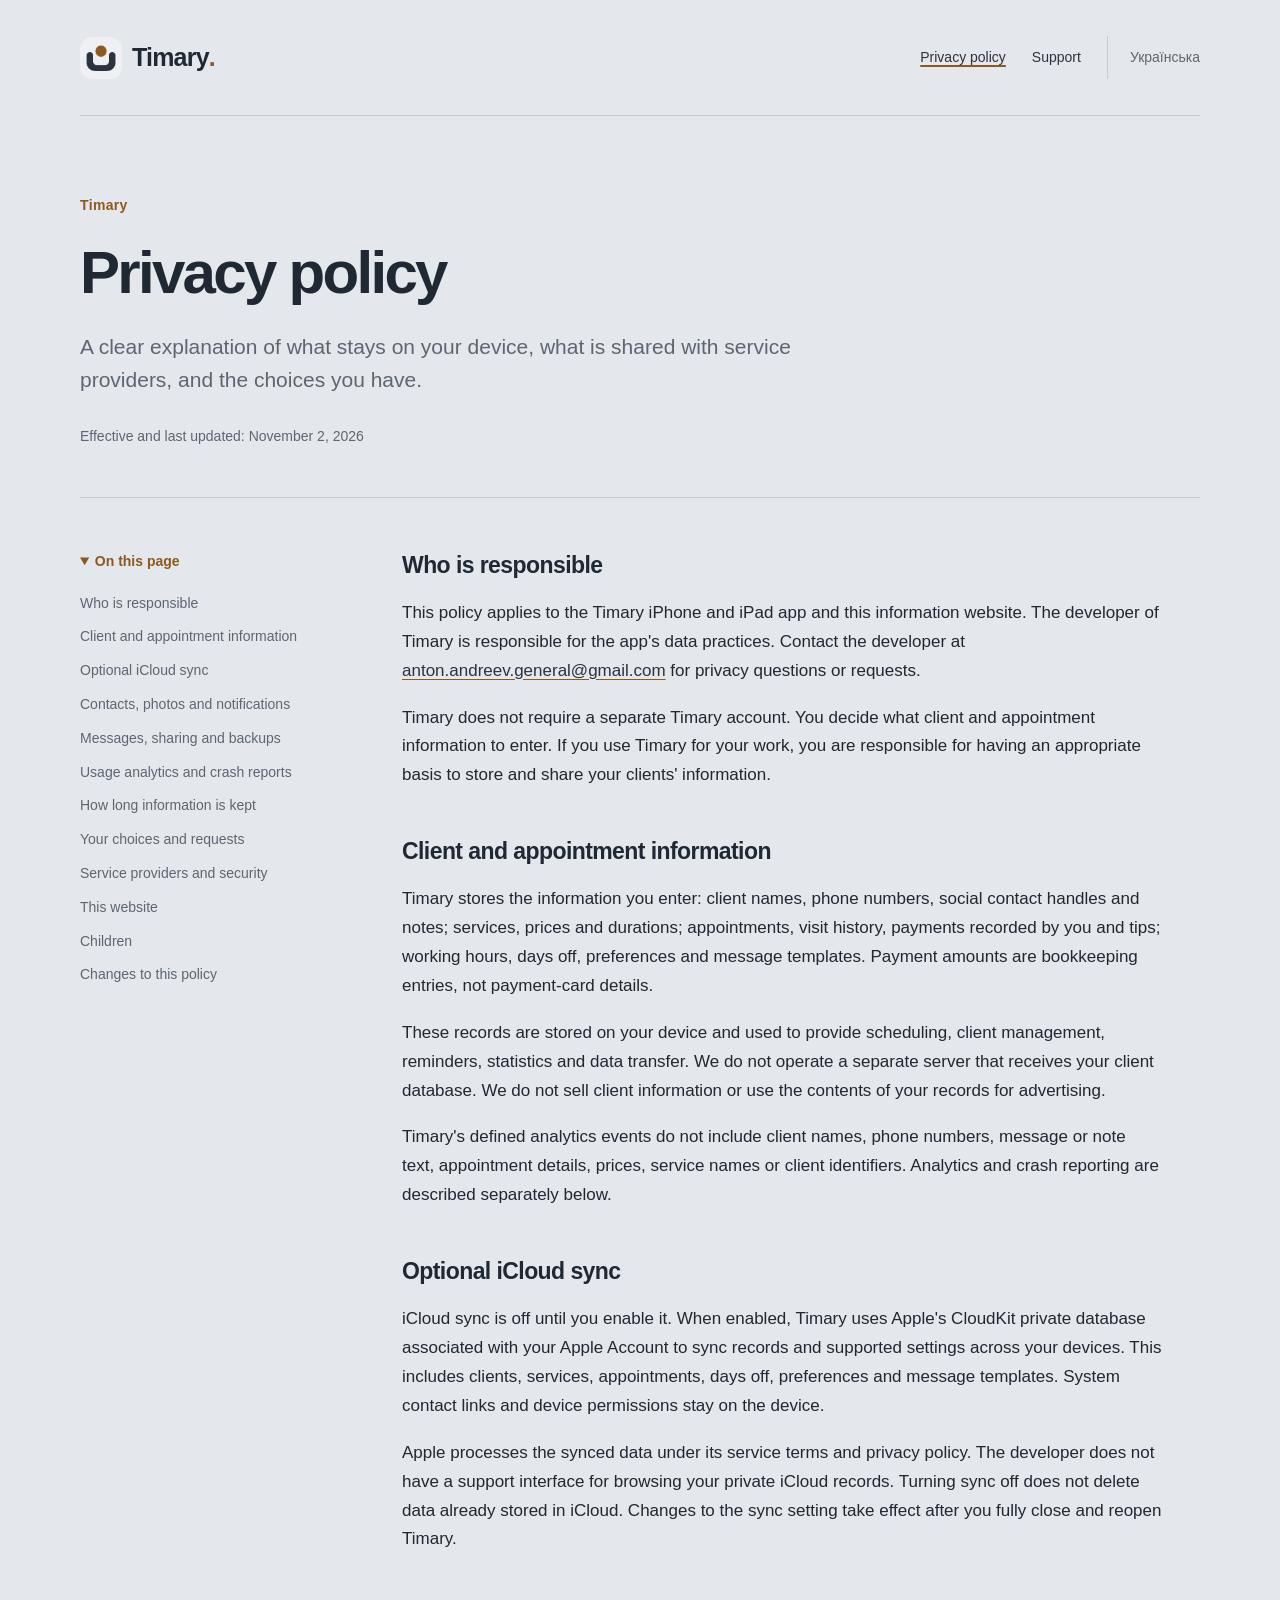
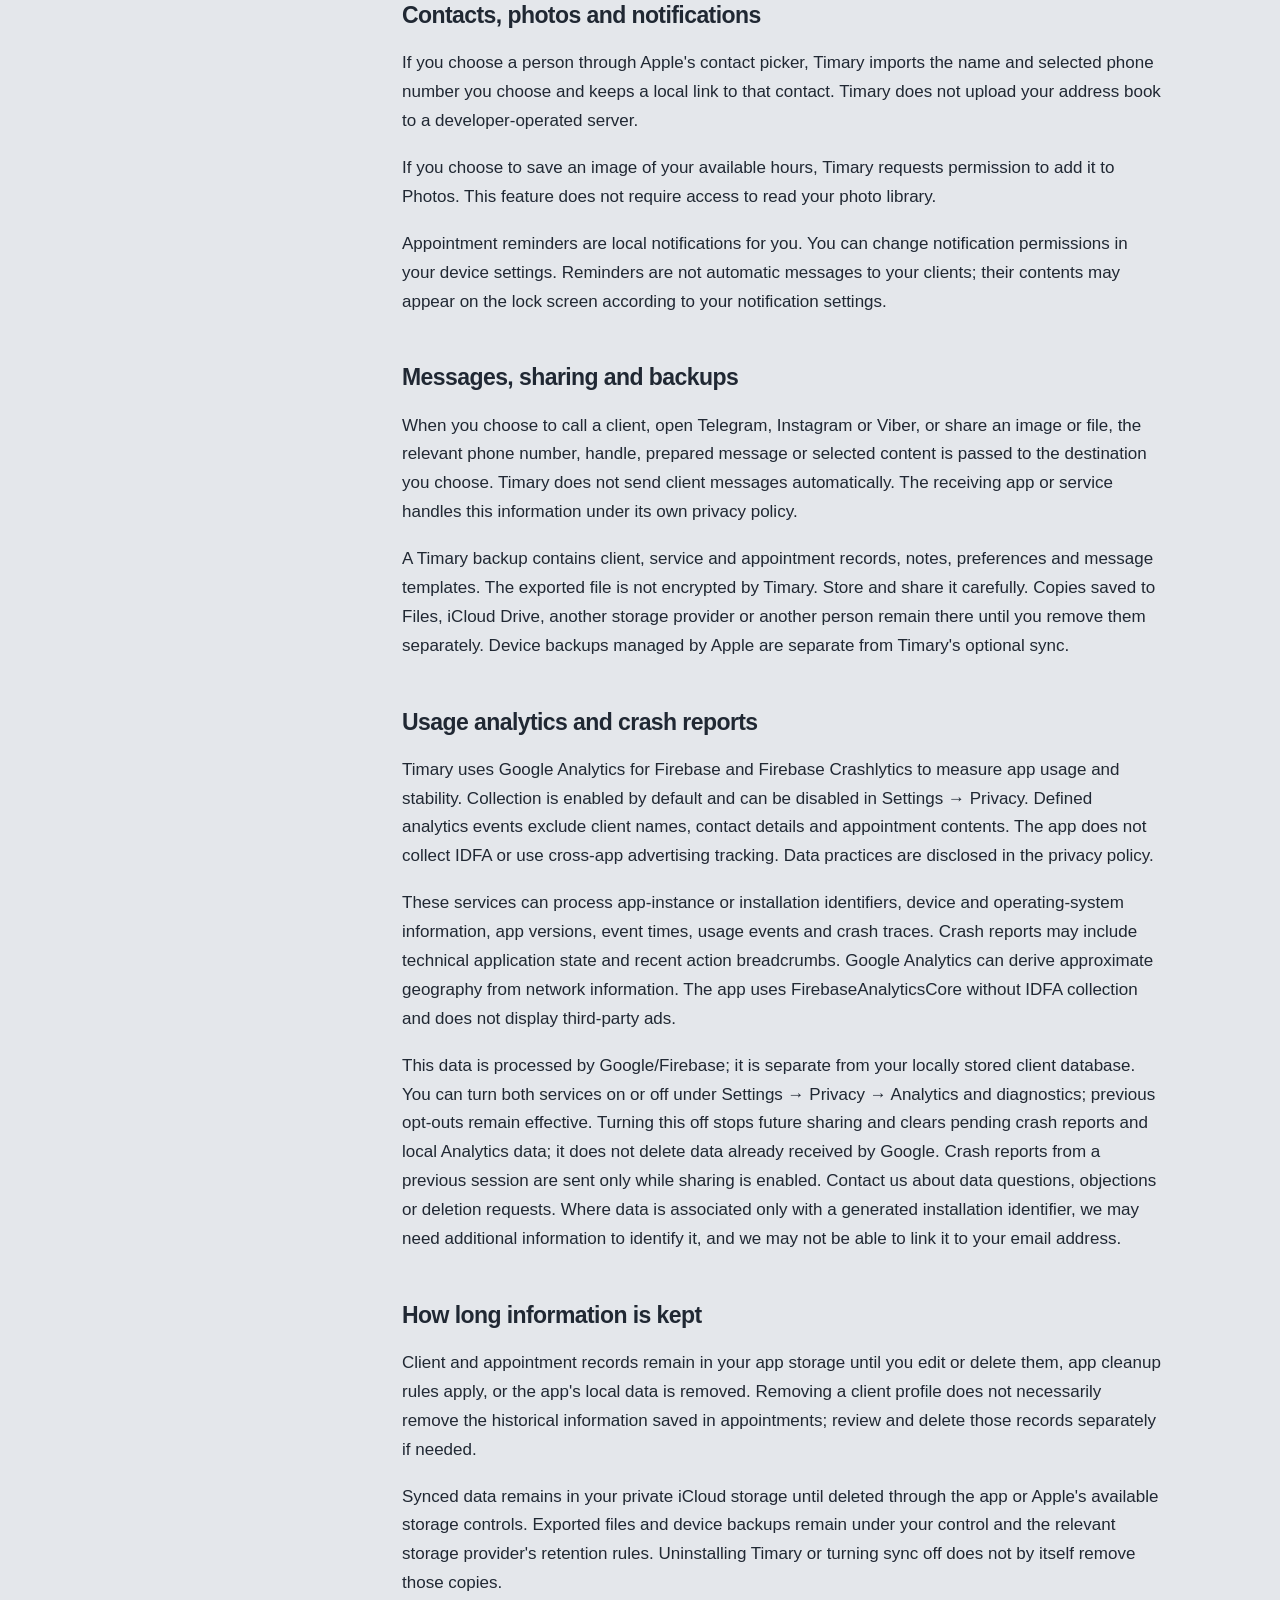
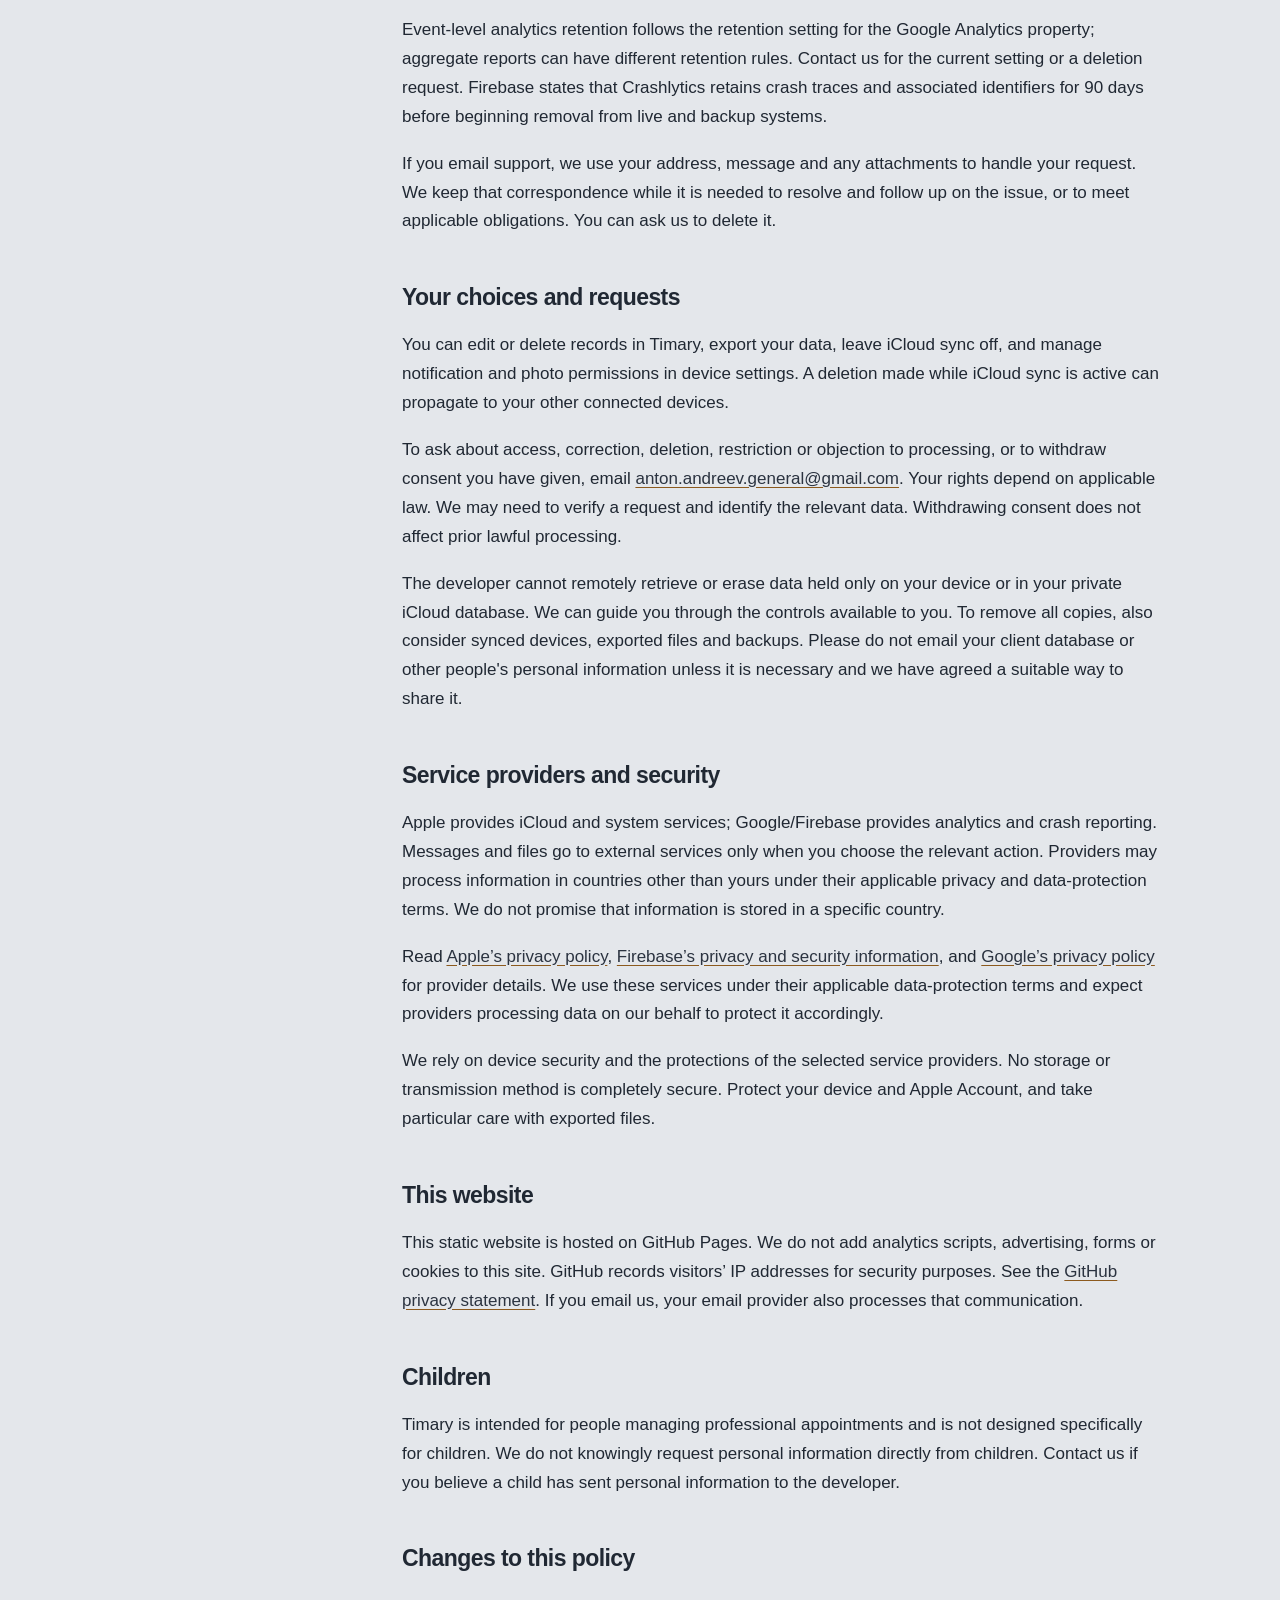
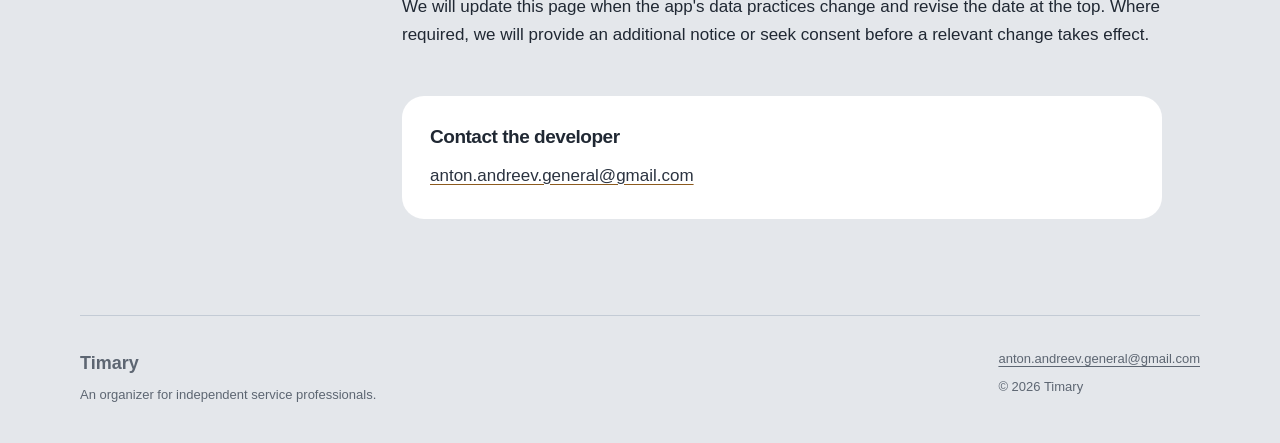
==== commit 408ef48d: "Update analytics disclosure and default sharing settings" ====
--- a/privacy/index.html
+++ b/privacy/index.html
@@ -21,7 +21,7 @@
     <nav aria-label="Main navigation"><a href="../privacy/" aria-current="page">Privacy policy</a><a href="../support/">Support</a><a class="language" lang="uk" hreflang="uk" href="../uk/privacy/">Українська</a></nav>
   </header>
   <main id="main" class="wrap"><div class="page-intro"><p class="eyebrow">Timary</p><h1>Privacy policy</h1><p class="lead">A clear explanation of what stays on your device, what is shared with service providers, and the choices you have.</p><p class="updated">Effective and last updated: November 2, 2026</p></div>
-<div class="policy-layout"><aside class="contents"><details open><summary>On this page</summary><ol><li><a href="#about">Who is responsible</a></li><li><a href="#records">Client and appointment information</a></li><li><a href="#icloud">Optional iCloud sync</a></li><li><a href="#permissions">Contacts, photos and notifications</a></li><li><a href="#sharing">Messages, sharing and backups</a></li><li><a href="#diagnostics">Usage analytics and crash reports</a></li><li><a href="#retention">How long information is kept</a></li><li><a href="#choices">Your choices and requests</a></li><li><a href="#providers">Service providers and security</a></li><li><a href="#website">This website</a></li><li><a href="#children">Children</a></li><li><a href="#changes">Changes to this policy</a></li></ol></details></aside><article class="policy" aria-label="Privacy policy"><section id="about" class="policy-section"><h2>Who is responsible</h2><p>This policy applies to the Timary iPhone and iPad app and this information website. The developer of Timary is responsible for the app's data practices. Contact the developer at <a href="mailto:anton.andreev.general@gmail.com">anton.andreev.general@gmail.com</a> for privacy questions or requests.</p><p>Timary does not require a separate Timary account. You decide what client and appointment information to enter. If you use Timary for your work, you are responsible for having an appropriate basis to store and share your clients' information.</p></section><section id="records" class="policy-section"><h2>Client and appointment information</h2><p>Timary stores the information you enter: client names, phone numbers, social contact handles and notes; services, prices and durations; appointments, visit history, payments recorded by you and tips; working hours, days off, preferences and message templates. Payment amounts are bookkeeping entries, not payment-card details.</p><p>These records are stored on your device and used to provide scheduling, client management, reminders, statistics and data transfer. We do not operate a separate server that receives your client database. We do not sell client information or use the contents of your records for advertising.</p><p>Timary's defined analytics events do not include client names, phone numbers, message or note text, appointment details, prices, service names or client identifiers. Analytics and crash reporting are described separately below.</p></section><section id="icloud" class="policy-section"><h2>Optional iCloud sync</h2><p>iCloud sync is off until you enable it. When enabled, Timary uses Apple's CloudKit private database associated with your Apple Account to sync records and supported settings across your devices. This includes clients, services, appointments, days off, preferences and message templates. System contact links and device permissions stay on the device.</p><p>Apple processes the synced data under its service terms and privacy policy. The developer does not have a support interface for browsing your private iCloud records. Turning sync off does not delete data already stored in iCloud. Changes to the sync setting take effect after you fully close and reopen Timary.</p></section><section id="permissions" class="policy-section"><h2>Contacts, photos and notifications</h2><p>If you choose a person through Apple's contact picker, Timary imports the name and selected phone number you choose and keeps a local link to that contact. Timary does not upload your address book to a developer-operated server.</p><p>If you choose to save an image of your available hours, Timary requests permission to add it to Photos. This feature does not require access to read your photo library.</p><p>Appointment reminders are local notifications for you. You can change notification permissions in your device settings. Reminders are not automatic messages to your clients; their contents may appear on the lock screen according to your notification settings.</p></section><section id="sharing" class="policy-section"><h2>Messages, sharing and backups</h2><p>When you choose to call a client, open Telegram, Instagram or Viber, or share an image or file, the relevant phone number, handle, prepared message or selected content is passed to the destination you choose. Timary does not send client messages automatically. The receiving app or service handles this information under its own privacy policy.</p><p>A Timary backup contains client, service and appointment records, notes, preferences and message templates. The exported file is not encrypted by Timary. Store and share it carefully. Copies saved to Files, iCloud Drive, another storage provider or another person remain there until you remove them separately. Device backups managed by Apple are separate from Timary's optional sync.</p></section><section id="diagnostics" class="policy-section"><h2>Usage analytics and crash reports</h2><p>Timary integrates Google Analytics for Firebase to understand how features are used and Firebase Crashlytics to diagnose crashes and improve stability. Analytics and crash-report sharing are optional and disabled until you choose Allow in the app. Firebase starts only after consent. With consent, the app records usage events such as app launches, screen views, actions and error outcomes. Some events include fixed categories or aggregate record counts.</p><p>These services can process app-instance or installation identifiers, device and operating-system information, app versions, event times, usage events and crash traces. Crash reports may include technical application state and recent action breadcrumbs. Google Analytics can derive approximate geography from network information. The app uses FirebaseAnalyticsCore without IDFA collection and does not display third-party ads.</p><p>This data is processed by Google/Firebase; it is separate from your locally stored client database. You can allow or stop both services under Settings → Privacy → Analytics and diagnostics. Turning this off stops future sharing and clears pending crash reports and local Analytics data; it does not delete data already received by Google. Crash reports from a previous session are sent only while consent is active. Contact us about data questions, objections or deletion requests. Where data is associated only with a generated installation identifier, we may need additional information to identify it, and we may not be able to link it to your email address.</p></section><section id="retention" class="policy-section"><h2>How long information is kept</h2><p>Client and appointment records remain in your app storage until you edit or delete them, app cleanup rules apply, or the app's local data is removed. Removing a client profile does not necessarily remove the historical information saved in appointments; review and delete those records separately if needed.</p><p>Synced data remains in your private iCloud storage until deleted through the app or Apple's available storage controls. Exported files and device backups remain under your control and the relevant storage provider's retention rules. Uninstalling Timary or turning sync off does not by itself remove those copies.</p><p>Event-level analytics retention follows the retention setting for the Google Analytics property; aggregate reports can have different retention rules. Contact us for the current setting or a deletion request. Firebase states that Crashlytics retains crash traces and associated identifiers for 90 days before beginning removal from live and backup systems.</p><p>If you email support, we use your address, message and any attachments to handle your request. We keep that correspondence while it is needed to resolve and follow up on the issue, or to meet applicable obligations. You can ask us to delete it.</p></section><section id="choices" class="policy-section"><h2>Your choices and requests</h2><p>You can edit or delete records in Timary, export your data, leave iCloud sync off, and manage notification and photo permissions in device settings. A deletion made while iCloud sync is active can propagate to your other connected devices.</p><p>To ask about access, correction, deletion, restriction or objection to processing, or to withdraw consent you have given, email <a href="mailto:anton.andreev.general@gmail.com">anton.andreev.general@gmail.com</a>. Your rights depend on applicable law. We may need to verify a request and identify the relevant data. Withdrawing consent does not affect prior lawful processing.</p><p>The developer cannot remotely retrieve or erase data held only on your device or in your private iCloud database. We can guide you through the controls available to you. To remove all copies, also consider synced devices, exported files and backups. Please do not email your client database or other people's personal information unless it is necessary and we have agreed a suitable way to share it.</p></section><section id="providers" class="policy-section"><h2>Service providers and security</h2><p>Apple provides iCloud and system services; Google/Firebase provides analytics and crash reporting. Messages and files go to external services only when you choose the relevant action. Providers may process information in countries other than yours under their applicable privacy and data-protection terms. We do not promise that information is stored in a specific country.</p><p>Read <a href="https://www.apple.com/legal/privacy/">Apple’s privacy policy</a>, <a href="https://firebase.google.com/support/privacy">Firebase’s privacy and security information</a>, and <a href="https://policies.google.com/privacy">Google’s privacy policy</a> for provider details. We use these services under their applicable data-protection terms and expect providers processing data on our behalf to protect it accordingly.</p><p>We rely on device security and the protections of the selected service providers. No storage or transmission method is completely secure. Protect your device and Apple Account, and take particular care with exported files.</p></section><section id="website" class="policy-section"><h2>This website</h2><p>This static website is hosted on GitHub Pages. We do not add analytics scripts, advertising, forms or cookies to this site. GitHub records visitors’ IP addresses for security purposes. See the <a href="https://docs.github.com/en/site-policy/privacy-policies/github-general-privacy-statement">GitHub privacy statement</a>. If you email us, your email provider also processes that communication.</p></section><section id="children" class="policy-section"><h2>Children</h2><p>Timary is intended for people managing professional appointments and is not designed specifically for children. We do not knowingly request personal information directly from children. Contact us if you believe a child has sent personal information to the developer.</p></section><section id="changes" class="policy-section"><h2>Changes to this policy</h2><p>We will update this page when the app's data practices change and revise the date at the top. Where required, we will provide an additional notice or seek consent before a relevant change takes effect.</p></section><div class="contact-note"><h2>Contact the developer</h2><p><a href="mailto:anton.andreev.general@gmail.com">anton.andreev.general@gmail.com</a></p></div></article></div></main>
+<div class="policy-layout"><aside class="contents"><details open><summary>On this page</summary><ol><li><a href="#about">Who is responsible</a></li><li><a href="#records">Client and appointment information</a></li><li><a href="#icloud">Optional iCloud sync</a></li><li><a href="#permissions">Contacts, photos and notifications</a></li><li><a href="#sharing">Messages, sharing and backups</a></li><li><a href="#diagnostics">Usage analytics and crash reports</a></li><li><a href="#retention">How long information is kept</a></li><li><a href="#choices">Your choices and requests</a></li><li><a href="#providers">Service providers and security</a></li><li><a href="#website">This website</a></li><li><a href="#children">Children</a></li><li><a href="#changes">Changes to this policy</a></li></ol></details></aside><article class="policy" aria-label="Privacy policy"><section id="about" class="policy-section"><h2>Who is responsible</h2><p>This policy applies to the Timary iPhone and iPad app and this information website. The developer of Timary is responsible for the app's data practices. Contact the developer at <a href="mailto:anton.andreev.general@gmail.com">anton.andreev.general@gmail.com</a> for privacy questions or requests.</p><p>Timary does not require a separate Timary account. You decide what client and appointment information to enter. If you use Timary for your work, you are responsible for having an appropriate basis to store and share your clients' information.</p></section><section id="records" class="policy-section"><h2>Client and appointment information</h2><p>Timary stores the information you enter: client names, phone numbers, social contact handles and notes; services, prices and durations; appointments, visit history, payments recorded by you and tips; working hours, days off, preferences and message templates. Payment amounts are bookkeeping entries, not payment-card details.</p><p>These records are stored on your device and used to provide scheduling, client management, reminders, statistics and data transfer. We do not operate a separate server that receives your client database. We do not sell client information or use the contents of your records for advertising.</p><p>Timary's defined analytics events do not include client names, phone numbers, message or note text, appointment details, prices, service names or client identifiers. Analytics and crash reporting are described separately below.</p></section><section id="icloud" class="policy-section"><h2>Optional iCloud sync</h2><p>iCloud sync is off until you enable it. When enabled, Timary uses Apple's CloudKit private database associated with your Apple Account to sync records and supported settings across your devices. This includes clients, services, appointments, days off, preferences and message templates. System contact links and device permissions stay on the device.</p><p>Apple processes the synced data under its service terms and privacy policy. The developer does not have a support interface for browsing your private iCloud records. Turning sync off does not delete data already stored in iCloud. Changes to the sync setting take effect after you fully close and reopen Timary.</p></section><section id="permissions" class="policy-section"><h2>Contacts, photos and notifications</h2><p>If you choose a person through Apple's contact picker, Timary imports the name and selected phone number you choose and keeps a local link to that contact. Timary does not upload your address book to a developer-operated server.</p><p>If you choose to save an image of your available hours, Timary requests permission to add it to Photos. This feature does not require access to read your photo library.</p><p>Appointment reminders are local notifications for you. You can change notification permissions in your device settings. Reminders are not automatic messages to your clients; their contents may appear on the lock screen according to your notification settings.</p></section><section id="sharing" class="policy-section"><h2>Messages, sharing and backups</h2><p>When you choose to call a client, open Telegram, Instagram or Viber, or share an image or file, the relevant phone number, handle, prepared message or selected content is passed to the destination you choose. Timary does not send client messages automatically. The receiving app or service handles this information under its own privacy policy.</p><p>A Timary backup contains client, service and appointment records, notes, preferences and message templates. The exported file is not encrypted by Timary. Store and share it carefully. Copies saved to Files, iCloud Drive, another storage provider or another person remain there until you remove them separately. Device backups managed by Apple are separate from Timary's optional sync.</p></section><section id="diagnostics" class="policy-section"><h2>Usage analytics and crash reports</h2><p>Timary uses Google Analytics for Firebase and Firebase Crashlytics to measure app usage and stability. Collection is enabled by default and can be disabled in Settings → Privacy. Defined analytics events exclude client names, contact details and appointment contents. The app does not collect IDFA or use cross-app advertising tracking. Data practices are disclosed in the privacy policy.</p><p>These services can process app-instance or installation identifiers, device and operating-system information, app versions, event times, usage events and crash traces. Crash reports may include technical application state and recent action breadcrumbs. Google Analytics can derive approximate geography from network information. The app uses FirebaseAnalyticsCore without IDFA collection and does not display third-party ads.</p><p>This data is processed by Google/Firebase; it is separate from your locally stored client database. You can turn both services on or off under Settings → Privacy → Analytics and diagnostics; previous opt-outs remain effective. Turning this off stops future sharing and clears pending crash reports and local Analytics data; it does not delete data already received by Google. Crash reports from a previous session are sent only while sharing is enabled. Contact us about data questions, objections or deletion requests. Where data is associated only with a generated installation identifier, we may need additional information to identify it, and we may not be able to link it to your email address.</p></section><section id="retention" class="policy-section"><h2>How long information is kept</h2><p>Client and appointment records remain in your app storage until you edit or delete them, app cleanup rules apply, or the app's local data is removed. Removing a client profile does not necessarily remove the historical information saved in appointments; review and delete those records separately if needed.</p><p>Synced data remains in your private iCloud storage until deleted through the app or Apple's available storage controls. Exported files and device backups remain under your control and the relevant storage provider's retention rules. Uninstalling Timary or turning sync off does not by itself remove those copies.</p><p>Event-level analytics retention follows the retention setting for the Google Analytics property; aggregate reports can have different retention rules. Contact us for the current setting or a deletion request. Firebase states that Crashlytics retains crash traces and associated identifiers for 90 days before beginning removal from live and backup systems.</p><p>If you email support, we use your address, message and any attachments to handle your request. We keep that correspondence while it is needed to resolve and follow up on the issue, or to meet applicable obligations. You can ask us to delete it.</p></section><section id="choices" class="policy-section"><h2>Your choices and requests</h2><p>You can edit or delete records in Timary, export your data, leave iCloud sync off, and manage notification and photo permissions in device settings. A deletion made while iCloud sync is active can propagate to your other connected devices.</p><p>To ask about access, correction, deletion, restriction or objection to processing, or to withdraw consent you have given, email <a href="mailto:anton.andreev.general@gmail.com">anton.andreev.general@gmail.com</a>. Your rights depend on applicable law. We may need to verify a request and identify the relevant data. Withdrawing consent does not affect prior lawful processing.</p><p>The developer cannot remotely retrieve or erase data held only on your device or in your private iCloud database. We can guide you through the controls available to you. To remove all copies, also consider synced devices, exported files and backups. Please do not email your client database or other people's personal information unless it is necessary and we have agreed a suitable way to share it.</p></section><section id="providers" class="policy-section"><h2>Service providers and security</h2><p>Apple provides iCloud and system services; Google/Firebase provides analytics and crash reporting. Messages and files go to external services only when you choose the relevant action. Providers may process information in countries other than yours under their applicable privacy and data-protection terms. We do not promise that information is stored in a specific country.</p><p>Read <a href="https://www.apple.com/legal/privacy/">Apple’s privacy policy</a>, <a href="https://firebase.google.com/support/privacy">Firebase’s privacy and security information</a>, and <a href="https://policies.google.com/privacy">Google’s privacy policy</a> for provider details. We use these services under their applicable data-protection terms and expect providers processing data on our behalf to protect it accordingly.</p><p>We rely on device security and the protections of the selected service providers. No storage or transmission method is completely secure. Protect your device and Apple Account, and take particular care with exported files.</p></section><section id="website" class="policy-section"><h2>This website</h2><p>This static website is hosted on GitHub Pages. We do not add analytics scripts, advertising, forms or cookies to this site. GitHub records visitors’ IP addresses for security purposes. See the <a href="https://docs.github.com/en/site-policy/privacy-policies/github-general-privacy-statement">GitHub privacy statement</a>. If you email us, your email provider also processes that communication.</p></section><section id="children" class="policy-section"><h2>Children</h2><p>Timary is intended for people managing professional appointments and is not designed specifically for children. We do not knowingly request personal information directly from children. Contact us if you believe a child has sent personal information to the developer.</p></section><section id="changes" class="policy-section"><h2>Changes to this policy</h2><p>We will update this page when the app's data practices change and revise the date at the top. Where required, we will provide an additional notice or seek consent before a relevant change takes effect.</p></section><div class="contact-note"><h2>Contact the developer</h2><p><a href="mailto:anton.andreev.general@gmail.com">anton.andreev.general@gmail.com</a></p></div></article></div></main>
   <footer class="site-footer wrap"><div><a class="footer-brand" href="../">Timary</a><p>An organizer for independent service professionals.</p></div><div><a href="mailto:anton.andreev.general@gmail.com">anton.andreev.general@gmail.com</a><p>© 2026 Timary</p></div></footer>
 </body>
 </html>
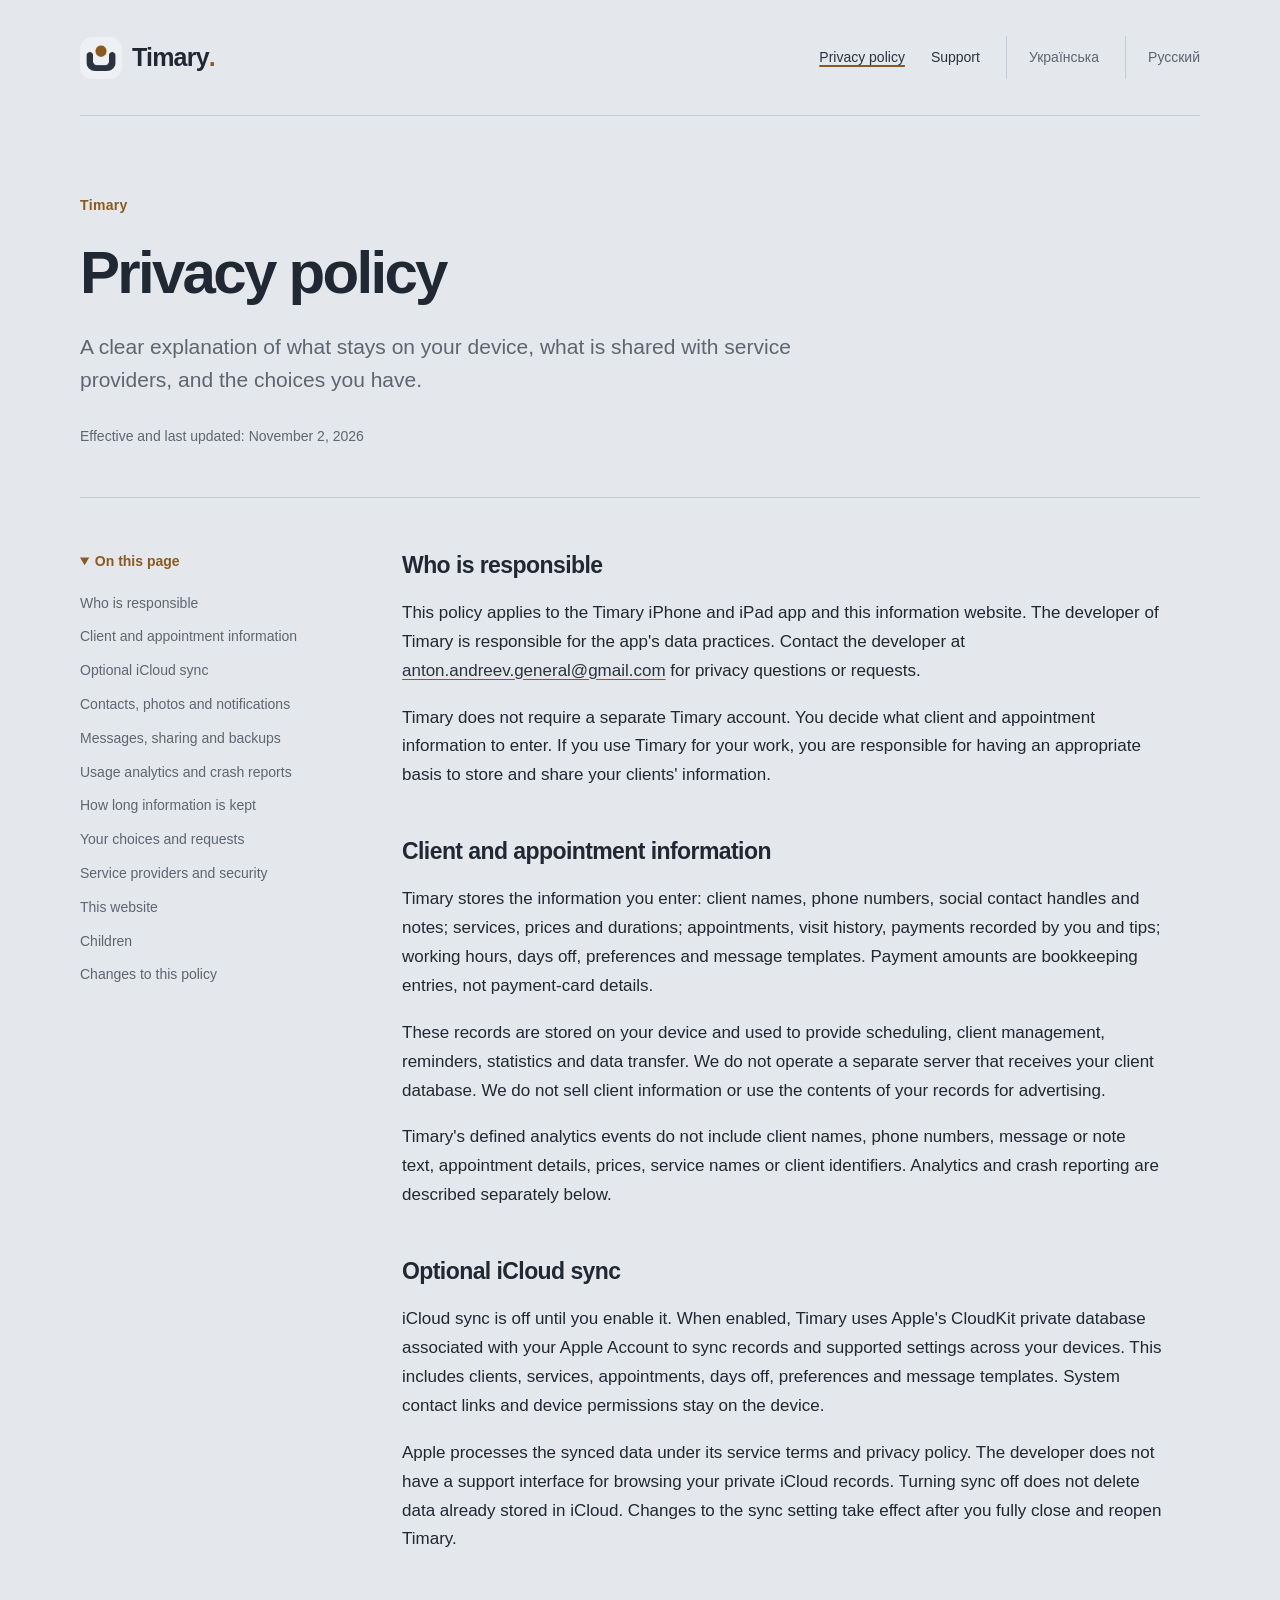
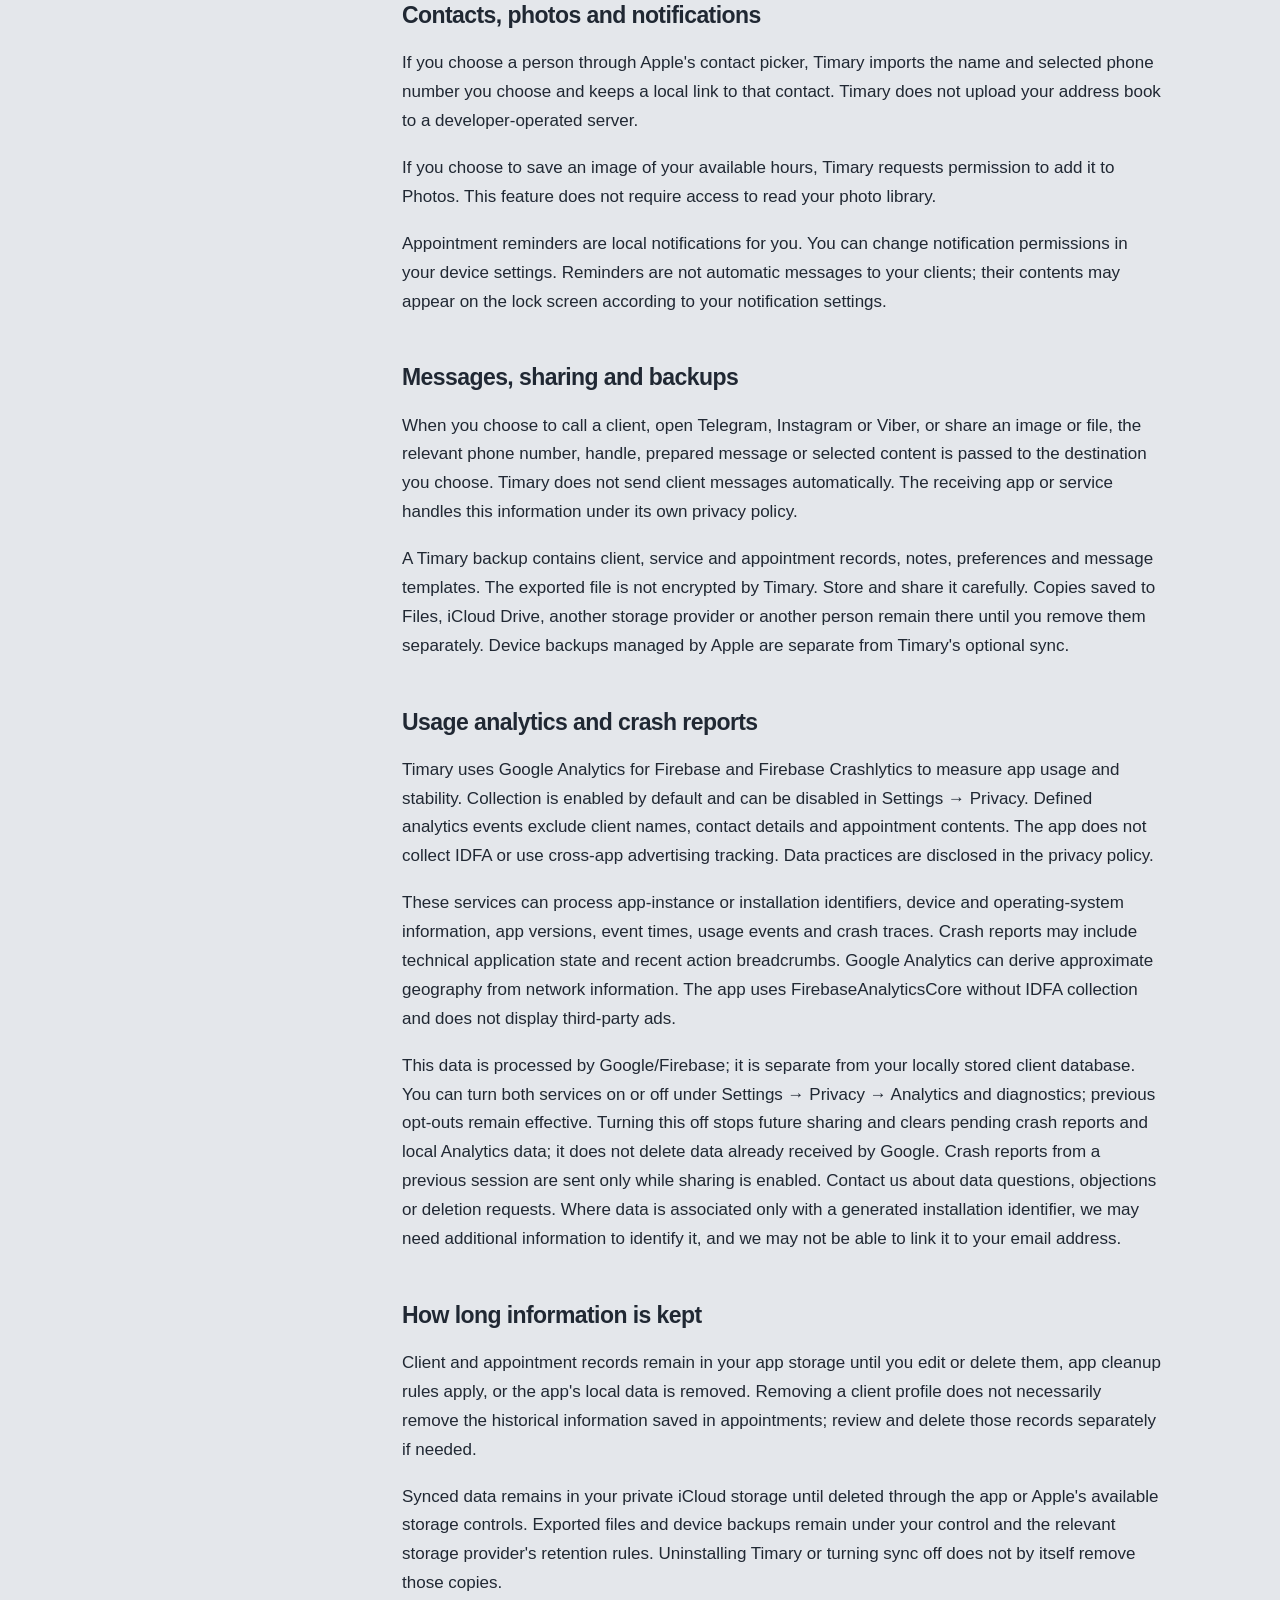
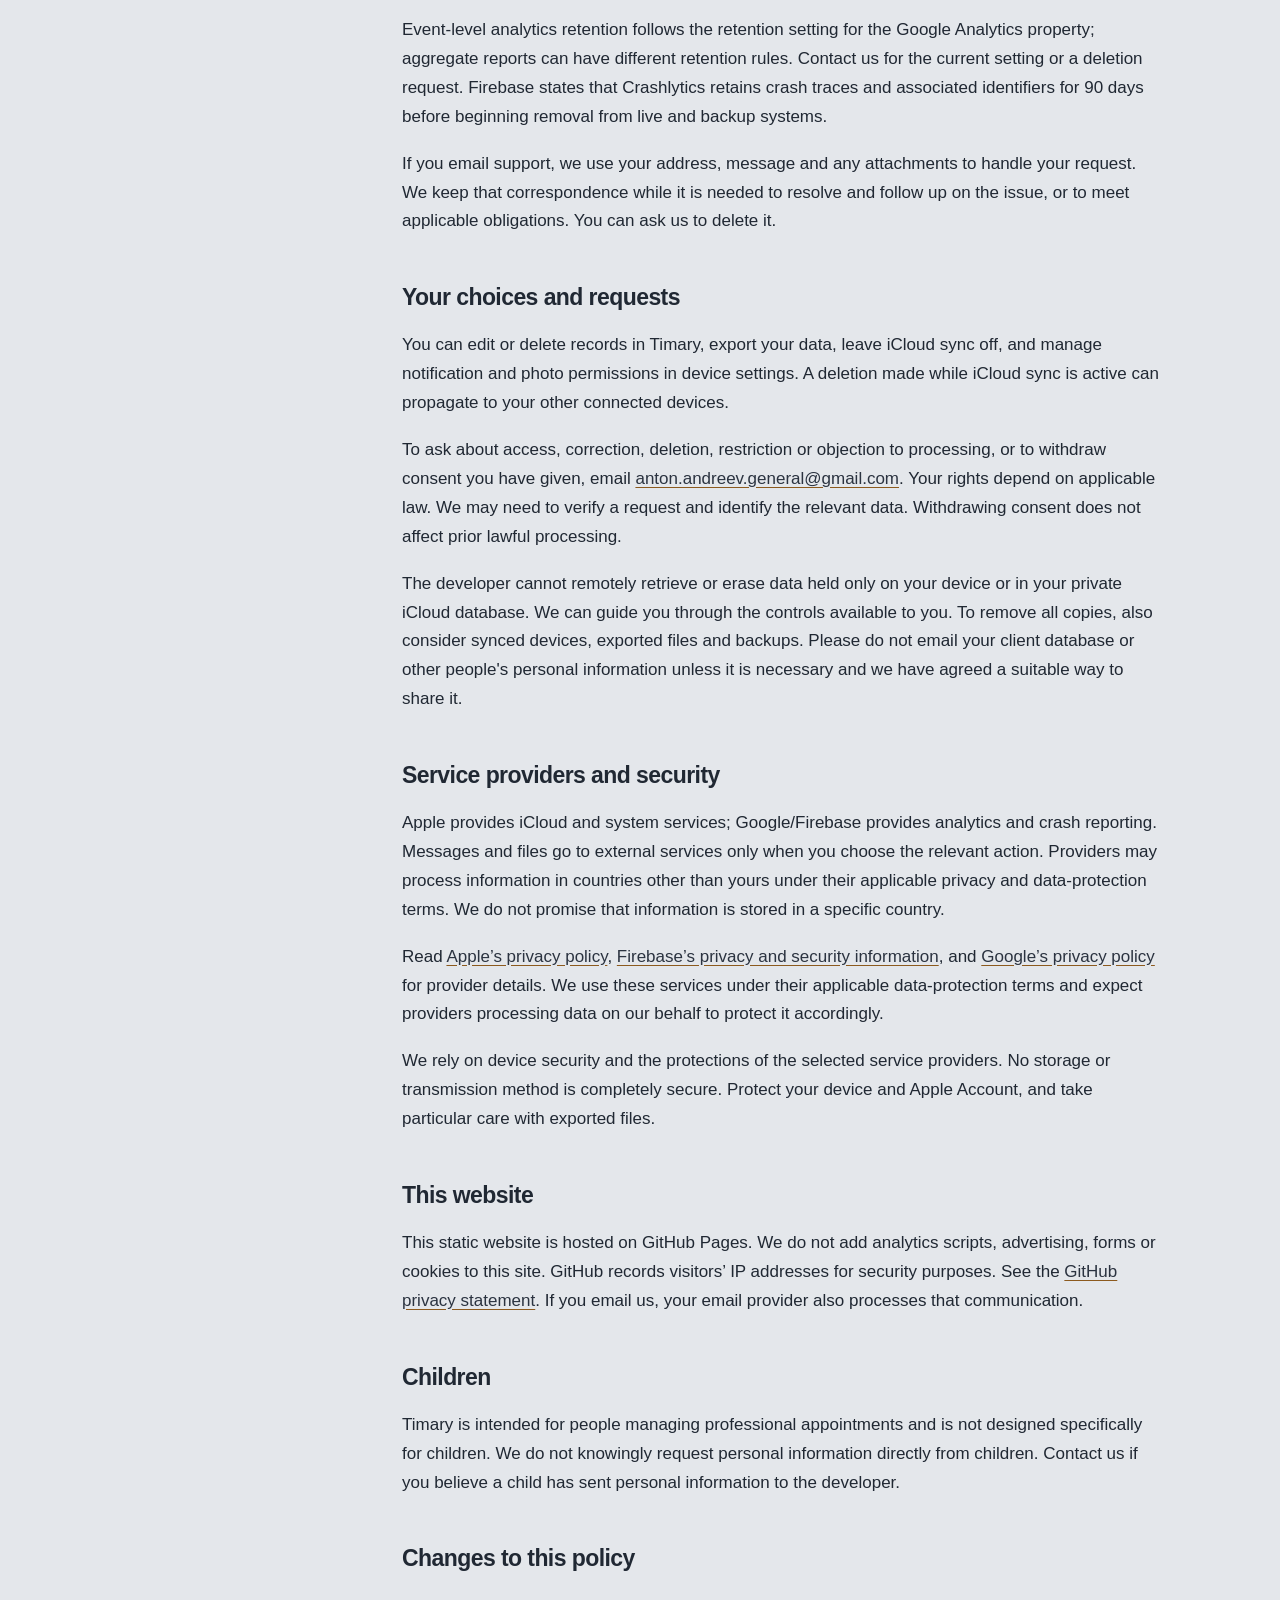
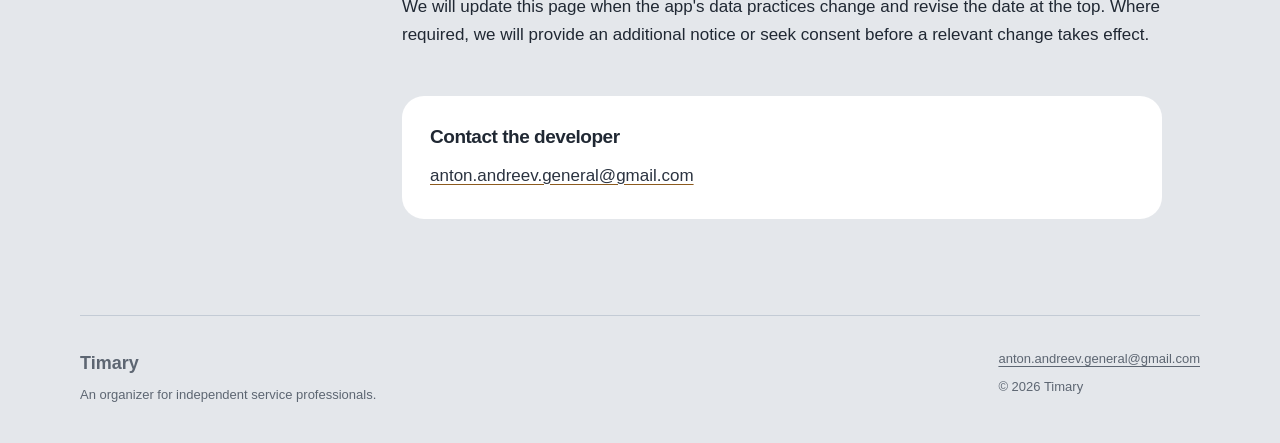
==== commit cb9d9fb1: "Add Russian website and localized privacy links" ====
--- a/privacy/index.html
+++ b/privacy/index.html
@@ -9,6 +9,7 @@
   <link rel="canonical" href="https://lakkiant.github.io/timary-support/privacy/">
   <link rel="alternate" hreflang="en" href="https://lakkiant.github.io/timary-support/privacy/">
   <link rel="alternate" hreflang="uk" href="https://lakkiant.github.io/timary-support/uk/privacy/">
+  <link rel="alternate" hreflang="ru" href="https://lakkiant.github.io/timary-support/ru/privacy/">
   <link rel="alternate" hreflang="x-default" href="https://lakkiant.github.io/timary-support/privacy/">
   <link rel="icon" type="image/png" href="../assets/icon.png">
   <link rel="stylesheet" href="../assets/theme.css">
@@ -18,7 +19,7 @@
   <a class="skip" href="#main">Skip to content</a>
   <header class="site-header wrap">
     <a class="brand" href="../" aria-label="Timary — Home"><img src="../assets/icon.png" width="42" height="42" alt="">Timary<span class="brand-dot" aria-hidden="true">.</span></a>
-    <nav aria-label="Main navigation"><a href="../privacy/" aria-current="page">Privacy policy</a><a href="../support/">Support</a><a class="language" lang="uk" hreflang="uk" href="../uk/privacy/">Українська</a></nav>
+    <nav aria-label="Main navigation"><a href="../privacy/" aria-current="page">Privacy policy</a><a href="../support/">Support</a><a class="language" lang="uk" hreflang="uk" href="../uk/privacy/">Українська</a><a class="language" lang="ru" hreflang="ru" href="../ru/privacy/">Русский</a></nav>
   </header>
   <main id="main" class="wrap"><div class="page-intro"><p class="eyebrow">Timary</p><h1>Privacy policy</h1><p class="lead">A clear explanation of what stays on your device, what is shared with service providers, and the choices you have.</p><p class="updated">Effective and last updated: November 2, 2026</p></div>
 <div class="policy-layout"><aside class="contents"><details open><summary>On this page</summary><ol><li><a href="#about">Who is responsible</a></li><li><a href="#records">Client and appointment information</a></li><li><a href="#icloud">Optional iCloud sync</a></li><li><a href="#permissions">Contacts, photos and notifications</a></li><li><a href="#sharing">Messages, sharing and backups</a></li><li><a href="#diagnostics">Usage analytics and crash reports</a></li><li><a href="#retention">How long information is kept</a></li><li><a href="#choices">Your choices and requests</a></li><li><a href="#providers">Service providers and security</a></li><li><a href="#website">This website</a></li><li><a href="#children">Children</a></li><li><a href="#changes">Changes to this policy</a></li></ol></details></aside><article class="policy" aria-label="Privacy policy"><section id="about" class="policy-section"><h2>Who is responsible</h2><p>This policy applies to the Timary iPhone and iPad app and this information website. The developer of Timary is responsible for the app's data practices. Contact the developer at <a href="mailto:anton.andreev.general@gmail.com">anton.andreev.general@gmail.com</a> for privacy questions or requests.</p><p>Timary does not require a separate Timary account. You decide what client and appointment information to enter. If you use Timary for your work, you are responsible for having an appropriate basis to store and share your clients' information.</p></section><section id="records" class="policy-section"><h2>Client and appointment information</h2><p>Timary stores the information you enter: client names, phone numbers, social contact handles and notes; services, prices and durations; appointments, visit history, payments recorded by you and tips; working hours, days off, preferences and message templates. Payment amounts are bookkeeping entries, not payment-card details.</p><p>These records are stored on your device and used to provide scheduling, client management, reminders, statistics and data transfer. We do not operate a separate server that receives your client database. We do not sell client information or use the contents of your records for advertising.</p><p>Timary's defined analytics events do not include client names, phone numbers, message or note text, appointment details, prices, service names or client identifiers. Analytics and crash reporting are described separately below.</p></section><section id="icloud" class="policy-section"><h2>Optional iCloud sync</h2><p>iCloud sync is off until you enable it. When enabled, Timary uses Apple's CloudKit private database associated with your Apple Account to sync records and supported settings across your devices. This includes clients, services, appointments, days off, preferences and message templates. System contact links and device permissions stay on the device.</p><p>Apple processes the synced data under its service terms and privacy policy. The developer does not have a support interface for browsing your private iCloud records. Turning sync off does not delete data already stored in iCloud. Changes to the sync setting take effect after you fully close and reopen Timary.</p></section><section id="permissions" class="policy-section"><h2>Contacts, photos and notifications</h2><p>If you choose a person through Apple's contact picker, Timary imports the name and selected phone number you choose and keeps a local link to that contact. Timary does not upload your address book to a developer-operated server.</p><p>If you choose to save an image of your available hours, Timary requests permission to add it to Photos. This feature does not require access to read your photo library.</p><p>Appointment reminders are local notifications for you. You can change notification permissions in your device settings. Reminders are not automatic messages to your clients; their contents may appear on the lock screen according to your notification settings.</p></section><section id="sharing" class="policy-section"><h2>Messages, sharing and backups</h2><p>When you choose to call a client, open Telegram, Instagram or Viber, or share an image or file, the relevant phone number, handle, prepared message or selected content is passed to the destination you choose. Timary does not send client messages automatically. The receiving app or service handles this information under its own privacy policy.</p><p>A Timary backup contains client, service and appointment records, notes, preferences and message templates. The exported file is not encrypted by Timary. Store and share it carefully. Copies saved to Files, iCloud Drive, another storage provider or another person remain there until you remove them separately. Device backups managed by Apple are separate from Timary's optional sync.</p></section><section id="diagnostics" class="policy-section"><h2>Usage analytics and crash reports</h2><p>Timary uses Google Analytics for Firebase and Firebase Crashlytics to measure app usage and stability. Collection is enabled by default and can be disabled in Settings → Privacy. Defined analytics events exclude client names, contact details and appointment contents. The app does not collect IDFA or use cross-app advertising tracking. Data practices are disclosed in the privacy policy.</p><p>These services can process app-instance or installation identifiers, device and operating-system information, app versions, event times, usage events and crash traces. Crash reports may include technical application state and recent action breadcrumbs. Google Analytics can derive approximate geography from network information. The app uses FirebaseAnalyticsCore without IDFA collection and does not display third-party ads.</p><p>This data is processed by Google/Firebase; it is separate from your locally stored client database. You can turn both services on or off under Settings → Privacy → Analytics and diagnostics; previous opt-outs remain effective. Turning this off stops future sharing and clears pending crash reports and local Analytics data; it does not delete data already received by Google. Crash reports from a previous session are sent only while sharing is enabled. Contact us about data questions, objections or deletion requests. Where data is associated only with a generated installation identifier, we may need additional information to identify it, and we may not be able to link it to your email address.</p></section><section id="retention" class="policy-section"><h2>How long information is kept</h2><p>Client and appointment records remain in your app storage until you edit or delete them, app cleanup rules apply, or the app's local data is removed. Removing a client profile does not necessarily remove the historical information saved in appointments; review and delete those records separately if needed.</p><p>Synced data remains in your private iCloud storage until deleted through the app or Apple's available storage controls. Exported files and device backups remain under your control and the relevant storage provider's retention rules. Uninstalling Timary or turning sync off does not by itself remove those copies.</p><p>Event-level analytics retention follows the retention setting for the Google Analytics property; aggregate reports can have different retention rules. Contact us for the current setting or a deletion request. Firebase states that Crashlytics retains crash traces and associated identifiers for 90 days before beginning removal from live and backup systems.</p><p>If you email support, we use your address, message and any attachments to handle your request. We keep that correspondence while it is needed to resolve and follow up on the issue, or to meet applicable obligations. You can ask us to delete it.</p></section><section id="choices" class="policy-section"><h2>Your choices and requests</h2><p>You can edit or delete records in Timary, export your data, leave iCloud sync off, and manage notification and photo permissions in device settings. A deletion made while iCloud sync is active can propagate to your other connected devices.</p><p>To ask about access, correction, deletion, restriction or objection to processing, or to withdraw consent you have given, email <a href="mailto:anton.andreev.general@gmail.com">anton.andreev.general@gmail.com</a>. Your rights depend on applicable law. We may need to verify a request and identify the relevant data. Withdrawing consent does not affect prior lawful processing.</p><p>The developer cannot remotely retrieve or erase data held only on your device or in your private iCloud database. We can guide you through the controls available to you. To remove all copies, also consider synced devices, exported files and backups. Please do not email your client database or other people's personal information unless it is necessary and we have agreed a suitable way to share it.</p></section><section id="providers" class="policy-section"><h2>Service providers and security</h2><p>Apple provides iCloud and system services; Google/Firebase provides analytics and crash reporting. Messages and files go to external services only when you choose the relevant action. Providers may process information in countries other than yours under their applicable privacy and data-protection terms. We do not promise that information is stored in a specific country.</p><p>Read <a href="https://www.apple.com/legal/privacy/">Apple’s privacy policy</a>, <a href="https://firebase.google.com/support/privacy">Firebase’s privacy and security information</a>, and <a href="https://policies.google.com/privacy">Google’s privacy policy</a> for provider details. We use these services under their applicable data-protection terms and expect providers processing data on our behalf to protect it accordingly.</p><p>We rely on device security and the protections of the selected service providers. No storage or transmission method is completely secure. Protect your device and Apple Account, and take particular care with exported files.</p></section><section id="website" class="policy-section"><h2>This website</h2><p>This static website is hosted on GitHub Pages. We do not add analytics scripts, advertising, forms or cookies to this site. GitHub records visitors’ IP addresses for security purposes. See the <a href="https://docs.github.com/en/site-policy/privacy-policies/github-general-privacy-statement">GitHub privacy statement</a>. If you email us, your email provider also processes that communication.</p></section><section id="children" class="policy-section"><h2>Children</h2><p>Timary is intended for people managing professional appointments and is not designed specifically for children. We do not knowingly request personal information directly from children. Contact us if you believe a child has sent personal information to the developer.</p></section><section id="changes" class="policy-section"><h2>Changes to this policy</h2><p>We will update this page when the app's data practices change and revise the date at the top. Where required, we will provide an additional notice or seek consent before a relevant change takes effect.</p></section><div class="contact-note"><h2>Contact the developer</h2><p><a href="mailto:anton.andreev.general@gmail.com">anton.andreev.general@gmail.com</a></p></div></article></div></main>
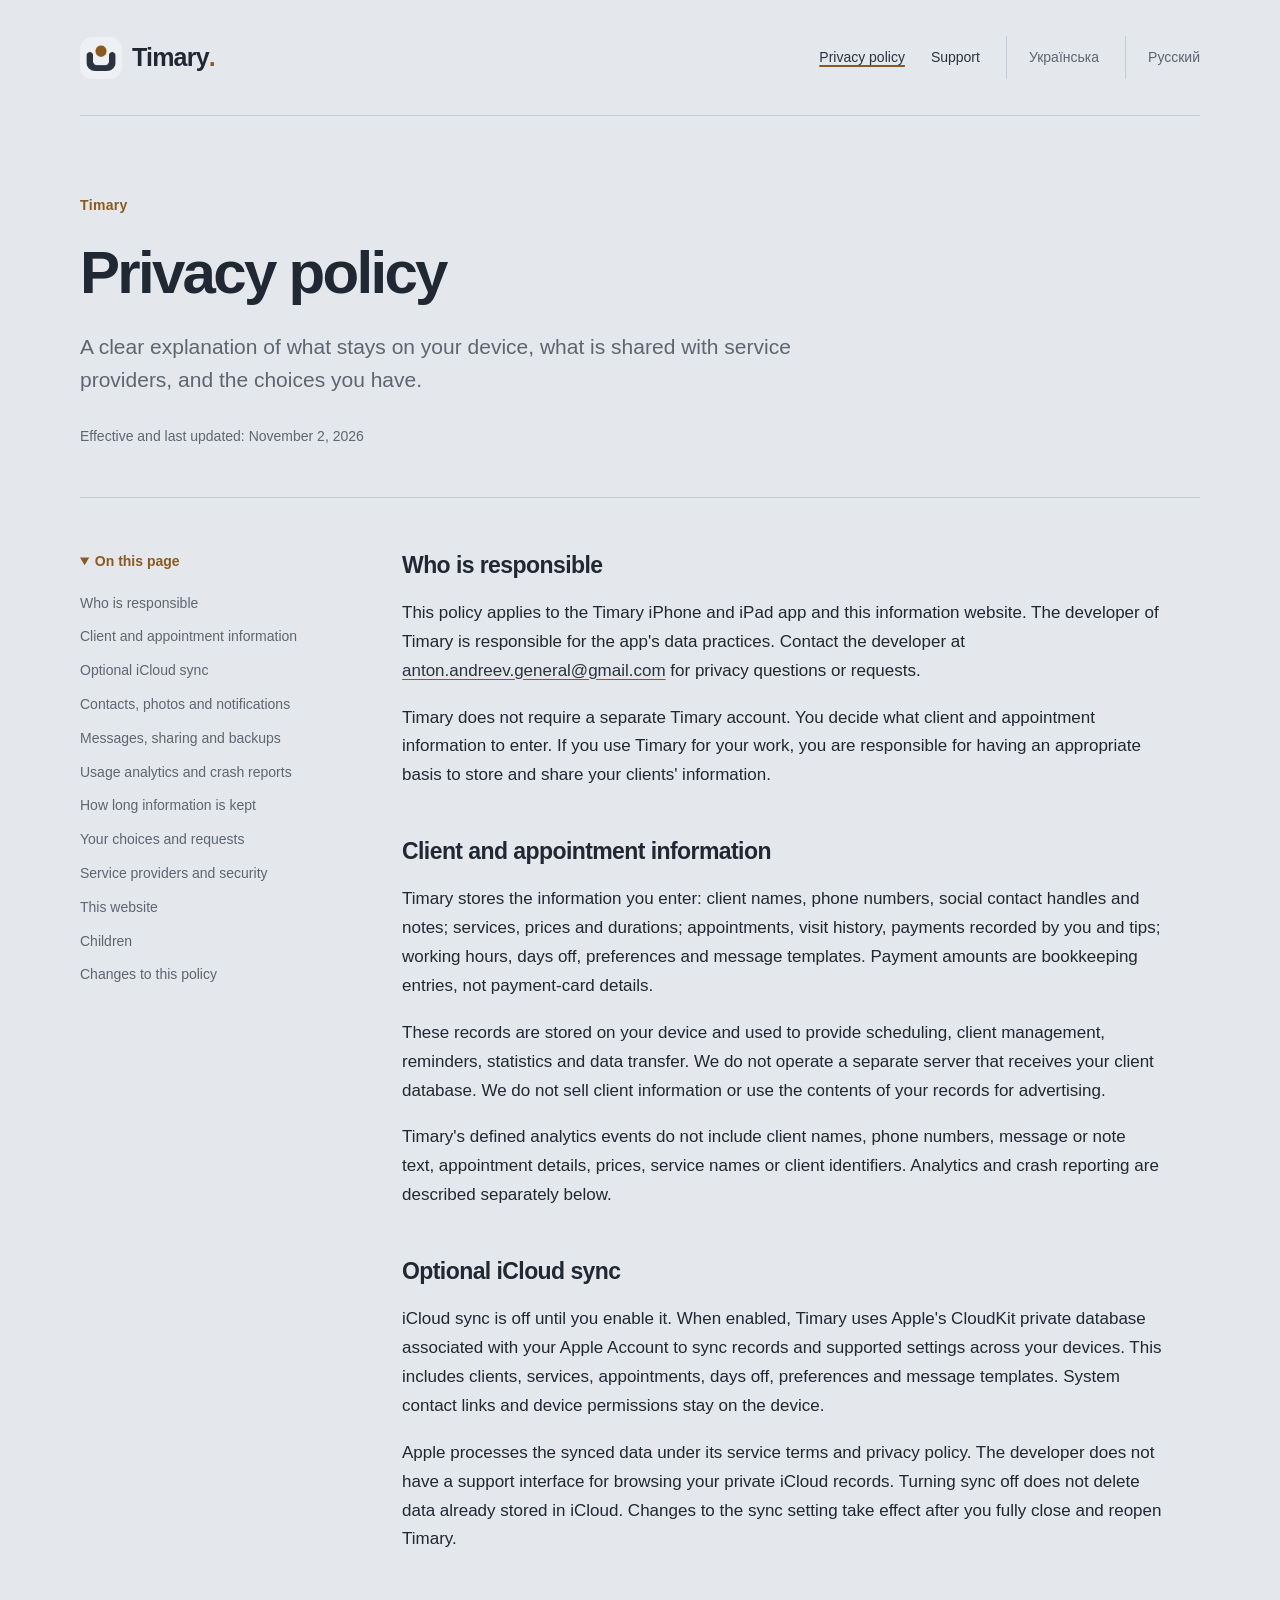
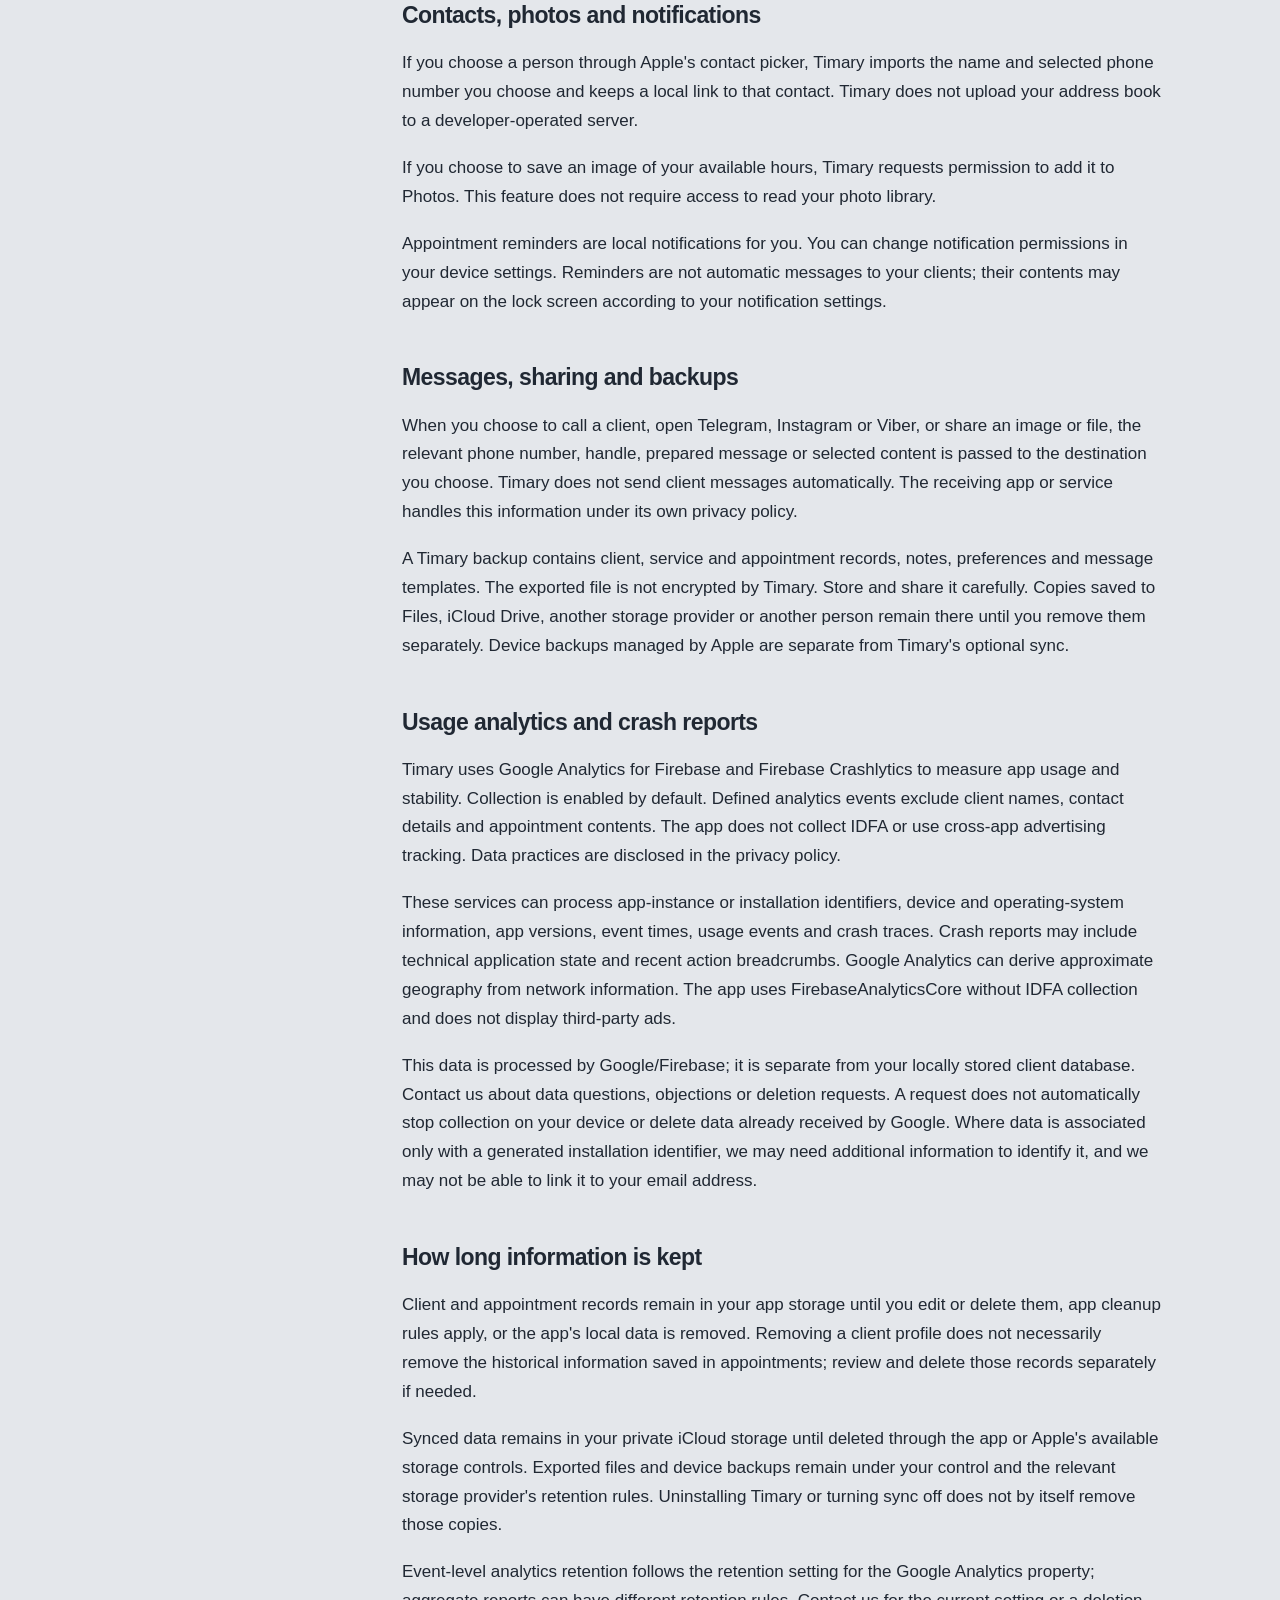
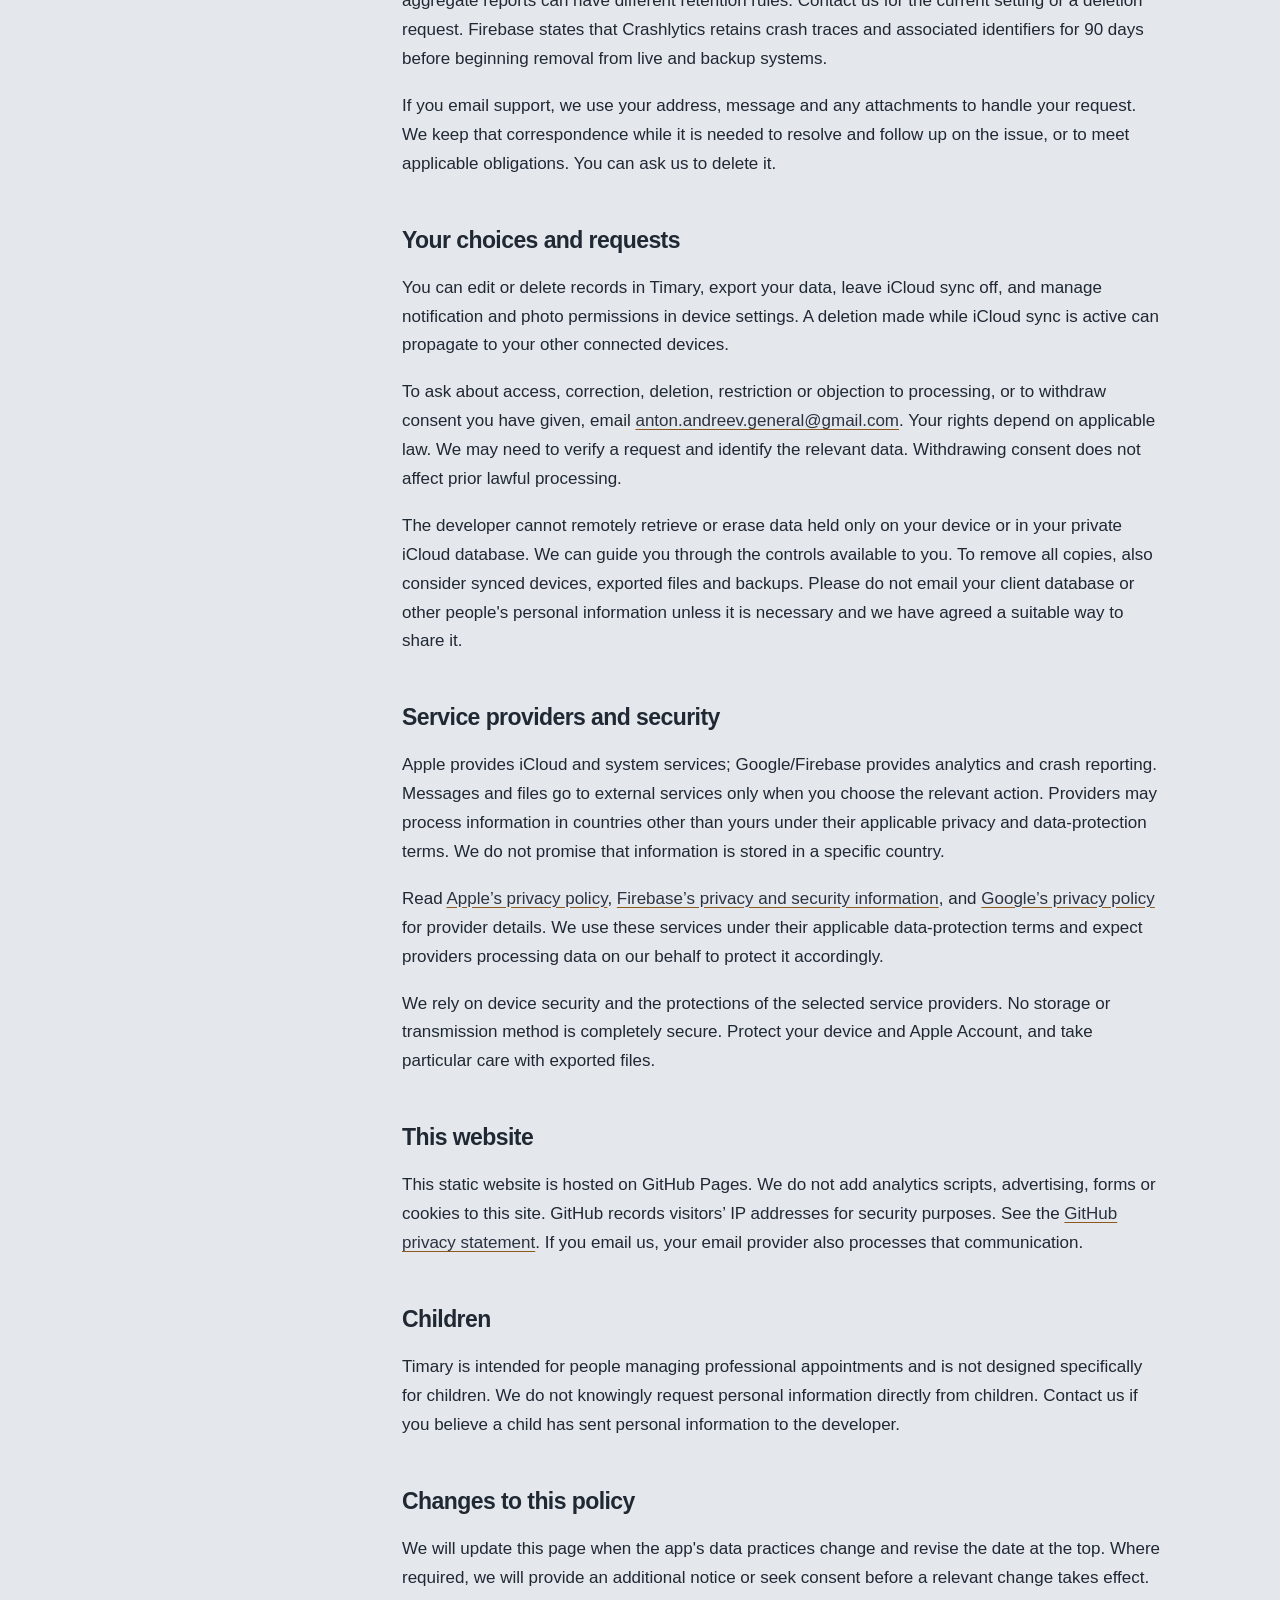
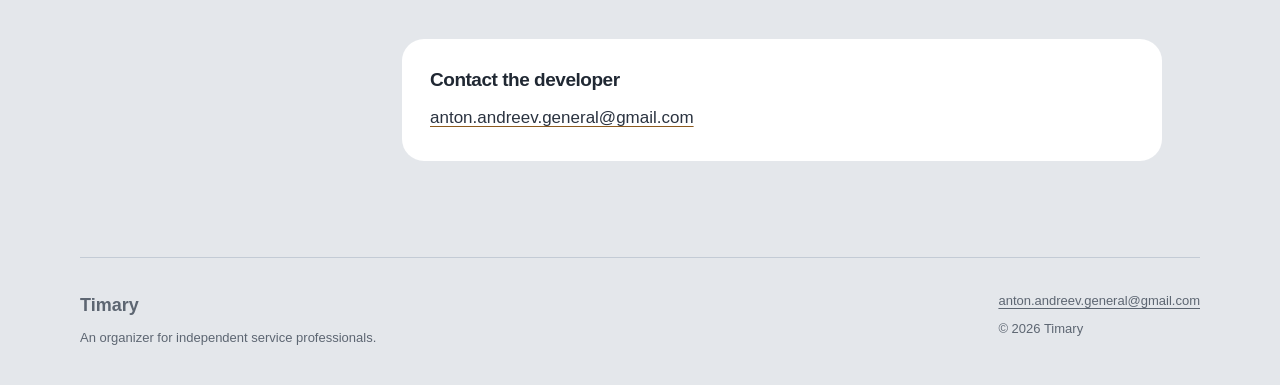
==== commit a1c2cd65: "Remove analytics setting references from privacy policies" ====
--- a/privacy/index.html
+++ b/privacy/index.html
@@ -22,7 +22,7 @@
     <nav aria-label="Main navigation"><a href="../privacy/" aria-current="page">Privacy policy</a><a href="../support/">Support</a><a class="language" lang="uk" hreflang="uk" href="../uk/privacy/">Українська</a><a class="language" lang="ru" hreflang="ru" href="../ru/privacy/">Русский</a></nav>
   </header>
   <main id="main" class="wrap"><div class="page-intro"><p class="eyebrow">Timary</p><h1>Privacy policy</h1><p class="lead">A clear explanation of what stays on your device, what is shared with service providers, and the choices you have.</p><p class="updated">Effective and last updated: November 2, 2026</p></div>
-<div class="policy-layout"><aside class="contents"><details open><summary>On this page</summary><ol><li><a href="#about">Who is responsible</a></li><li><a href="#records">Client and appointment information</a></li><li><a href="#icloud">Optional iCloud sync</a></li><li><a href="#permissions">Contacts, photos and notifications</a></li><li><a href="#sharing">Messages, sharing and backups</a></li><li><a href="#diagnostics">Usage analytics and crash reports</a></li><li><a href="#retention">How long information is kept</a></li><li><a href="#choices">Your choices and requests</a></li><li><a href="#providers">Service providers and security</a></li><li><a href="#website">This website</a></li><li><a href="#children">Children</a></li><li><a href="#changes">Changes to this policy</a></li></ol></details></aside><article class="policy" aria-label="Privacy policy"><section id="about" class="policy-section"><h2>Who is responsible</h2><p>This policy applies to the Timary iPhone and iPad app and this information website. The developer of Timary is responsible for the app's data practices. Contact the developer at <a href="mailto:anton.andreev.general@gmail.com">anton.andreev.general@gmail.com</a> for privacy questions or requests.</p><p>Timary does not require a separate Timary account. You decide what client and appointment information to enter. If you use Timary for your work, you are responsible for having an appropriate basis to store and share your clients' information.</p></section><section id="records" class="policy-section"><h2>Client and appointment information</h2><p>Timary stores the information you enter: client names, phone numbers, social contact handles and notes; services, prices and durations; appointments, visit history, payments recorded by you and tips; working hours, days off, preferences and message templates. Payment amounts are bookkeeping entries, not payment-card details.</p><p>These records are stored on your device and used to provide scheduling, client management, reminders, statistics and data transfer. We do not operate a separate server that receives your client database. We do not sell client information or use the contents of your records for advertising.</p><p>Timary's defined analytics events do not include client names, phone numbers, message or note text, appointment details, prices, service names or client identifiers. Analytics and crash reporting are described separately below.</p></section><section id="icloud" class="policy-section"><h2>Optional iCloud sync</h2><p>iCloud sync is off until you enable it. When enabled, Timary uses Apple's CloudKit private database associated with your Apple Account to sync records and supported settings across your devices. This includes clients, services, appointments, days off, preferences and message templates. System contact links and device permissions stay on the device.</p><p>Apple processes the synced data under its service terms and privacy policy. The developer does not have a support interface for browsing your private iCloud records. Turning sync off does not delete data already stored in iCloud. Changes to the sync setting take effect after you fully close and reopen Timary.</p></section><section id="permissions" class="policy-section"><h2>Contacts, photos and notifications</h2><p>If you choose a person through Apple's contact picker, Timary imports the name and selected phone number you choose and keeps a local link to that contact. Timary does not upload your address book to a developer-operated server.</p><p>If you choose to save an image of your available hours, Timary requests permission to add it to Photos. This feature does not require access to read your photo library.</p><p>Appointment reminders are local notifications for you. You can change notification permissions in your device settings. Reminders are not automatic messages to your clients; their contents may appear on the lock screen according to your notification settings.</p></section><section id="sharing" class="policy-section"><h2>Messages, sharing and backups</h2><p>When you choose to call a client, open Telegram, Instagram or Viber, or share an image or file, the relevant phone number, handle, prepared message or selected content is passed to the destination you choose. Timary does not send client messages automatically. The receiving app or service handles this information under its own privacy policy.</p><p>A Timary backup contains client, service and appointment records, notes, preferences and message templates. The exported file is not encrypted by Timary. Store and share it carefully. Copies saved to Files, iCloud Drive, another storage provider or another person remain there until you remove them separately. Device backups managed by Apple are separate from Timary's optional sync.</p></section><section id="diagnostics" class="policy-section"><h2>Usage analytics and crash reports</h2><p>Timary uses Google Analytics for Firebase and Firebase Crashlytics to measure app usage and stability. Collection is enabled by default and can be disabled in Settings → Privacy. Defined analytics events exclude client names, contact details and appointment contents. The app does not collect IDFA or use cross-app advertising tracking. Data practices are disclosed in the privacy policy.</p><p>These services can process app-instance or installation identifiers, device and operating-system information, app versions, event times, usage events and crash traces. Crash reports may include technical application state and recent action breadcrumbs. Google Analytics can derive approximate geography from network information. The app uses FirebaseAnalyticsCore without IDFA collection and does not display third-party ads.</p><p>This data is processed by Google/Firebase; it is separate from your locally stored client database. You can turn both services on or off under Settings → Privacy → Analytics and diagnostics; previous opt-outs remain effective. Turning this off stops future sharing and clears pending crash reports and local Analytics data; it does not delete data already received by Google. Crash reports from a previous session are sent only while sharing is enabled. Contact us about data questions, objections or deletion requests. Where data is associated only with a generated installation identifier, we may need additional information to identify it, and we may not be able to link it to your email address.</p></section><section id="retention" class="policy-section"><h2>How long information is kept</h2><p>Client and appointment records remain in your app storage until you edit or delete them, app cleanup rules apply, or the app's local data is removed. Removing a client profile does not necessarily remove the historical information saved in appointments; review and delete those records separately if needed.</p><p>Synced data remains in your private iCloud storage until deleted through the app or Apple's available storage controls. Exported files and device backups remain under your control and the relevant storage provider's retention rules. Uninstalling Timary or turning sync off does not by itself remove those copies.</p><p>Event-level analytics retention follows the retention setting for the Google Analytics property; aggregate reports can have different retention rules. Contact us for the current setting or a deletion request. Firebase states that Crashlytics retains crash traces and associated identifiers for 90 days before beginning removal from live and backup systems.</p><p>If you email support, we use your address, message and any attachments to handle your request. We keep that correspondence while it is needed to resolve and follow up on the issue, or to meet applicable obligations. You can ask us to delete it.</p></section><section id="choices" class="policy-section"><h2>Your choices and requests</h2><p>You can edit or delete records in Timary, export your data, leave iCloud sync off, and manage notification and photo permissions in device settings. A deletion made while iCloud sync is active can propagate to your other connected devices.</p><p>To ask about access, correction, deletion, restriction or objection to processing, or to withdraw consent you have given, email <a href="mailto:anton.andreev.general@gmail.com">anton.andreev.general@gmail.com</a>. Your rights depend on applicable law. We may need to verify a request and identify the relevant data. Withdrawing consent does not affect prior lawful processing.</p><p>The developer cannot remotely retrieve or erase data held only on your device or in your private iCloud database. We can guide you through the controls available to you. To remove all copies, also consider synced devices, exported files and backups. Please do not email your client database or other people's personal information unless it is necessary and we have agreed a suitable way to share it.</p></section><section id="providers" class="policy-section"><h2>Service providers and security</h2><p>Apple provides iCloud and system services; Google/Firebase provides analytics and crash reporting. Messages and files go to external services only when you choose the relevant action. Providers may process information in countries other than yours under their applicable privacy and data-protection terms. We do not promise that information is stored in a specific country.</p><p>Read <a href="https://www.apple.com/legal/privacy/">Apple’s privacy policy</a>, <a href="https://firebase.google.com/support/privacy">Firebase’s privacy and security information</a>, and <a href="https://policies.google.com/privacy">Google’s privacy policy</a> for provider details. We use these services under their applicable data-protection terms and expect providers processing data on our behalf to protect it accordingly.</p><p>We rely on device security and the protections of the selected service providers. No storage or transmission method is completely secure. Protect your device and Apple Account, and take particular care with exported files.</p></section><section id="website" class="policy-section"><h2>This website</h2><p>This static website is hosted on GitHub Pages. We do not add analytics scripts, advertising, forms or cookies to this site. GitHub records visitors’ IP addresses for security purposes. See the <a href="https://docs.github.com/en/site-policy/privacy-policies/github-general-privacy-statement">GitHub privacy statement</a>. If you email us, your email provider also processes that communication.</p></section><section id="children" class="policy-section"><h2>Children</h2><p>Timary is intended for people managing professional appointments and is not designed specifically for children. We do not knowingly request personal information directly from children. Contact us if you believe a child has sent personal information to the developer.</p></section><section id="changes" class="policy-section"><h2>Changes to this policy</h2><p>We will update this page when the app's data practices change and revise the date at the top. Where required, we will provide an additional notice or seek consent before a relevant change takes effect.</p></section><div class="contact-note"><h2>Contact the developer</h2><p><a href="mailto:anton.andreev.general@gmail.com">anton.andreev.general@gmail.com</a></p></div></article></div></main>
+<div class="policy-layout"><aside class="contents"><details open><summary>On this page</summary><ol><li><a href="#about">Who is responsible</a></li><li><a href="#records">Client and appointment information</a></li><li><a href="#icloud">Optional iCloud sync</a></li><li><a href="#permissions">Contacts, photos and notifications</a></li><li><a href="#sharing">Messages, sharing and backups</a></li><li><a href="#diagnostics">Usage analytics and crash reports</a></li><li><a href="#retention">How long information is kept</a></li><li><a href="#choices">Your choices and requests</a></li><li><a href="#providers">Service providers and security</a></li><li><a href="#website">This website</a></li><li><a href="#children">Children</a></li><li><a href="#changes">Changes to this policy</a></li></ol></details></aside><article class="policy" aria-label="Privacy policy"><section id="about" class="policy-section"><h2>Who is responsible</h2><p>This policy applies to the Timary iPhone and iPad app and this information website. The developer of Timary is responsible for the app's data practices. Contact the developer at <a href="mailto:anton.andreev.general@gmail.com">anton.andreev.general@gmail.com</a> for privacy questions or requests.</p><p>Timary does not require a separate Timary account. You decide what client and appointment information to enter. If you use Timary for your work, you are responsible for having an appropriate basis to store and share your clients' information.</p></section><section id="records" class="policy-section"><h2>Client and appointment information</h2><p>Timary stores the information you enter: client names, phone numbers, social contact handles and notes; services, prices and durations; appointments, visit history, payments recorded by you and tips; working hours, days off, preferences and message templates. Payment amounts are bookkeeping entries, not payment-card details.</p><p>These records are stored on your device and used to provide scheduling, client management, reminders, statistics and data transfer. We do not operate a separate server that receives your client database. We do not sell client information or use the contents of your records for advertising.</p><p>Timary's defined analytics events do not include client names, phone numbers, message or note text, appointment details, prices, service names or client identifiers. Analytics and crash reporting are described separately below.</p></section><section id="icloud" class="policy-section"><h2>Optional iCloud sync</h2><p>iCloud sync is off until you enable it. When enabled, Timary uses Apple's CloudKit private database associated with your Apple Account to sync records and supported settings across your devices. This includes clients, services, appointments, days off, preferences and message templates. System contact links and device permissions stay on the device.</p><p>Apple processes the synced data under its service terms and privacy policy. The developer does not have a support interface for browsing your private iCloud records. Turning sync off does not delete data already stored in iCloud. Changes to the sync setting take effect after you fully close and reopen Timary.</p></section><section id="permissions" class="policy-section"><h2>Contacts, photos and notifications</h2><p>If you choose a person through Apple's contact picker, Timary imports the name and selected phone number you choose and keeps a local link to that contact. Timary does not upload your address book to a developer-operated server.</p><p>If you choose to save an image of your available hours, Timary requests permission to add it to Photos. This feature does not require access to read your photo library.</p><p>Appointment reminders are local notifications for you. You can change notification permissions in your device settings. Reminders are not automatic messages to your clients; their contents may appear on the lock screen according to your notification settings.</p></section><section id="sharing" class="policy-section"><h2>Messages, sharing and backups</h2><p>When you choose to call a client, open Telegram, Instagram or Viber, or share an image or file, the relevant phone number, handle, prepared message or selected content is passed to the destination you choose. Timary does not send client messages automatically. The receiving app or service handles this information under its own privacy policy.</p><p>A Timary backup contains client, service and appointment records, notes, preferences and message templates. The exported file is not encrypted by Timary. Store and share it carefully. Copies saved to Files, iCloud Drive, another storage provider or another person remain there until you remove them separately. Device backups managed by Apple are separate from Timary's optional sync.</p></section><section id="diagnostics" class="policy-section"><h2>Usage analytics and crash reports</h2><p>Timary uses Google Analytics for Firebase and Firebase Crashlytics to measure app usage and stability. Collection is enabled by default. Defined analytics events exclude client names, contact details and appointment contents. The app does not collect IDFA or use cross-app advertising tracking. Data practices are disclosed in the privacy policy.</p><p>These services can process app-instance or installation identifiers, device and operating-system information, app versions, event times, usage events and crash traces. Crash reports may include technical application state and recent action breadcrumbs. Google Analytics can derive approximate geography from network information. The app uses FirebaseAnalyticsCore without IDFA collection and does not display third-party ads.</p><p>This data is processed by Google/Firebase; it is separate from your locally stored client database. Contact us about data questions, objections or deletion requests. A request does not automatically stop collection on your device or delete data already received by Google. Where data is associated only with a generated installation identifier, we may need additional information to identify it, and we may not be able to link it to your email address.</p></section><section id="retention" class="policy-section"><h2>How long information is kept</h2><p>Client and appointment records remain in your app storage until you edit or delete them, app cleanup rules apply, or the app's local data is removed. Removing a client profile does not necessarily remove the historical information saved in appointments; review and delete those records separately if needed.</p><p>Synced data remains in your private iCloud storage until deleted through the app or Apple's available storage controls. Exported files and device backups remain under your control and the relevant storage provider's retention rules. Uninstalling Timary or turning sync off does not by itself remove those copies.</p><p>Event-level analytics retention follows the retention setting for the Google Analytics property; aggregate reports can have different retention rules. Contact us for the current setting or a deletion request. Firebase states that Crashlytics retains crash traces and associated identifiers for 90 days before beginning removal from live and backup systems.</p><p>If you email support, we use your address, message and any attachments to handle your request. We keep that correspondence while it is needed to resolve and follow up on the issue, or to meet applicable obligations. You can ask us to delete it.</p></section><section id="choices" class="policy-section"><h2>Your choices and requests</h2><p>You can edit or delete records in Timary, export your data, leave iCloud sync off, and manage notification and photo permissions in device settings. A deletion made while iCloud sync is active can propagate to your other connected devices.</p><p>To ask about access, correction, deletion, restriction or objection to processing, or to withdraw consent you have given, email <a href="mailto:anton.andreev.general@gmail.com">anton.andreev.general@gmail.com</a>. Your rights depend on applicable law. We may need to verify a request and identify the relevant data. Withdrawing consent does not affect prior lawful processing.</p><p>The developer cannot remotely retrieve or erase data held only on your device or in your private iCloud database. We can guide you through the controls available to you. To remove all copies, also consider synced devices, exported files and backups. Please do not email your client database or other people's personal information unless it is necessary and we have agreed a suitable way to share it.</p></section><section id="providers" class="policy-section"><h2>Service providers and security</h2><p>Apple provides iCloud and system services; Google/Firebase provides analytics and crash reporting. Messages and files go to external services only when you choose the relevant action. Providers may process information in countries other than yours under their applicable privacy and data-protection terms. We do not promise that information is stored in a specific country.</p><p>Read <a href="https://www.apple.com/legal/privacy/">Apple’s privacy policy</a>, <a href="https://firebase.google.com/support/privacy">Firebase’s privacy and security information</a>, and <a href="https://policies.google.com/privacy">Google’s privacy policy</a> for provider details. We use these services under their applicable data-protection terms and expect providers processing data on our behalf to protect it accordingly.</p><p>We rely on device security and the protections of the selected service providers. No storage or transmission method is completely secure. Protect your device and Apple Account, and take particular care with exported files.</p></section><section id="website" class="policy-section"><h2>This website</h2><p>This static website is hosted on GitHub Pages. We do not add analytics scripts, advertising, forms or cookies to this site. GitHub records visitors’ IP addresses for security purposes. See the <a href="https://docs.github.com/en/site-policy/privacy-policies/github-general-privacy-statement">GitHub privacy statement</a>. If you email us, your email provider also processes that communication.</p></section><section id="children" class="policy-section"><h2>Children</h2><p>Timary is intended for people managing professional appointments and is not designed specifically for children. We do not knowingly request personal information directly from children. Contact us if you believe a child has sent personal information to the developer.</p></section><section id="changes" class="policy-section"><h2>Changes to this policy</h2><p>We will update this page when the app's data practices change and revise the date at the top. Where required, we will provide an additional notice or seek consent before a relevant change takes effect.</p></section><div class="contact-note"><h2>Contact the developer</h2><p><a href="mailto:anton.andreev.general@gmail.com">anton.andreev.general@gmail.com</a></p></div></article></div></main>
   <footer class="site-footer wrap"><div><a class="footer-brand" href="../">Timary</a><p>An organizer for independent service professionals.</p></div><div><a href="mailto:anton.andreev.general@gmail.com">anton.andreev.general@gmail.com</a><p>© 2026 Timary</p></div></footer>
 </body>
 </html>
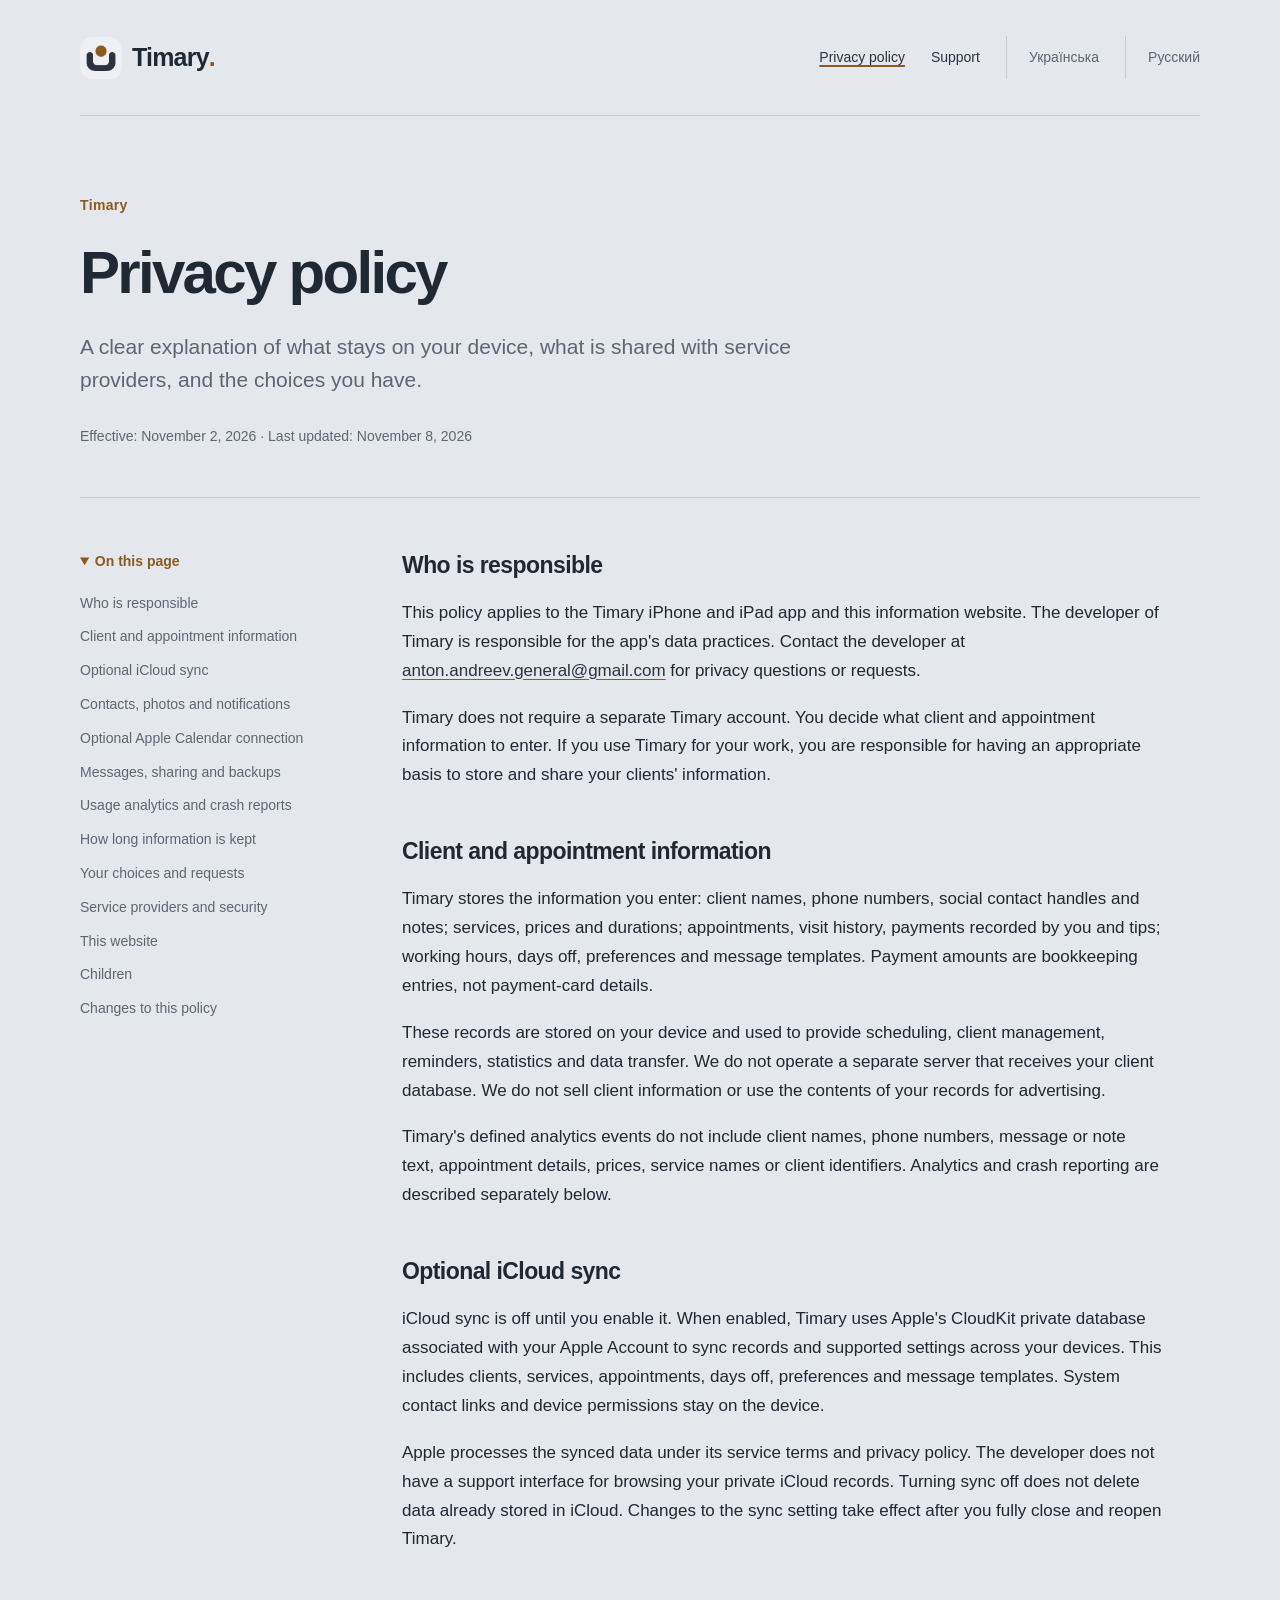
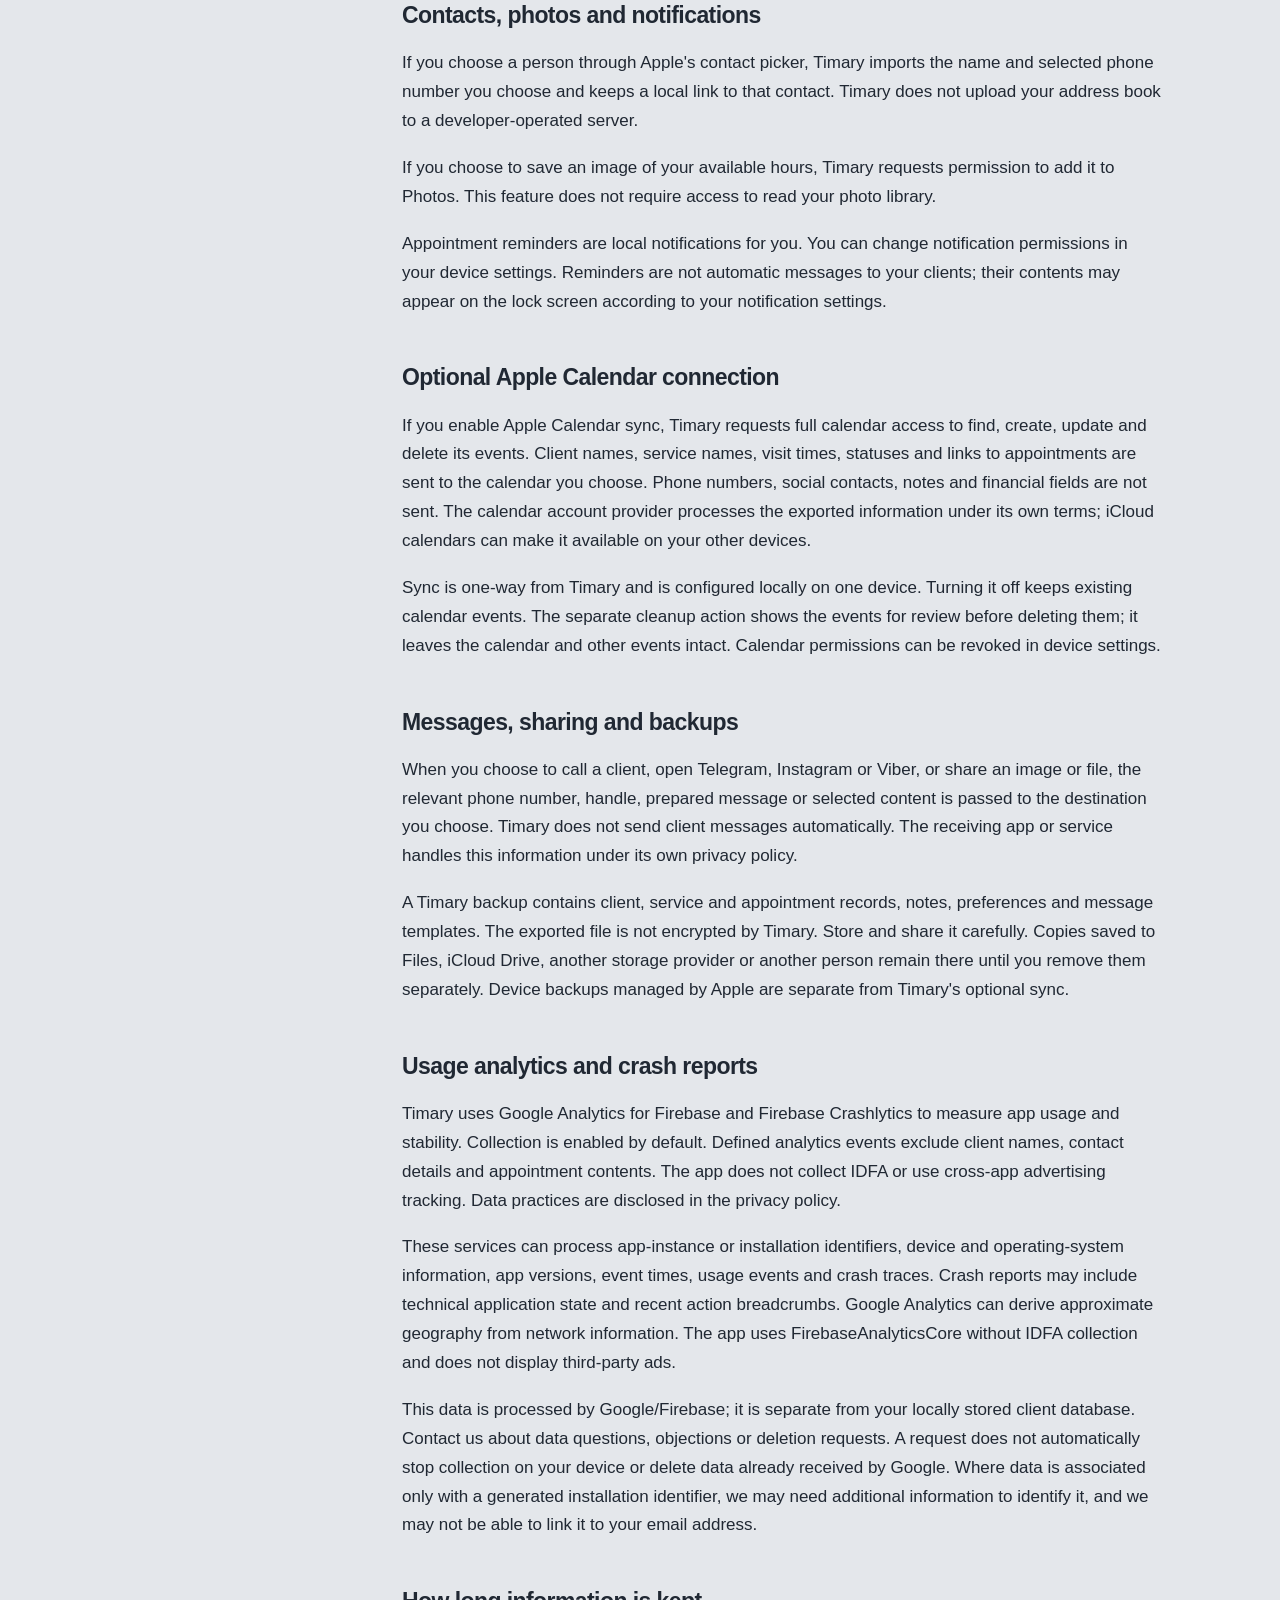
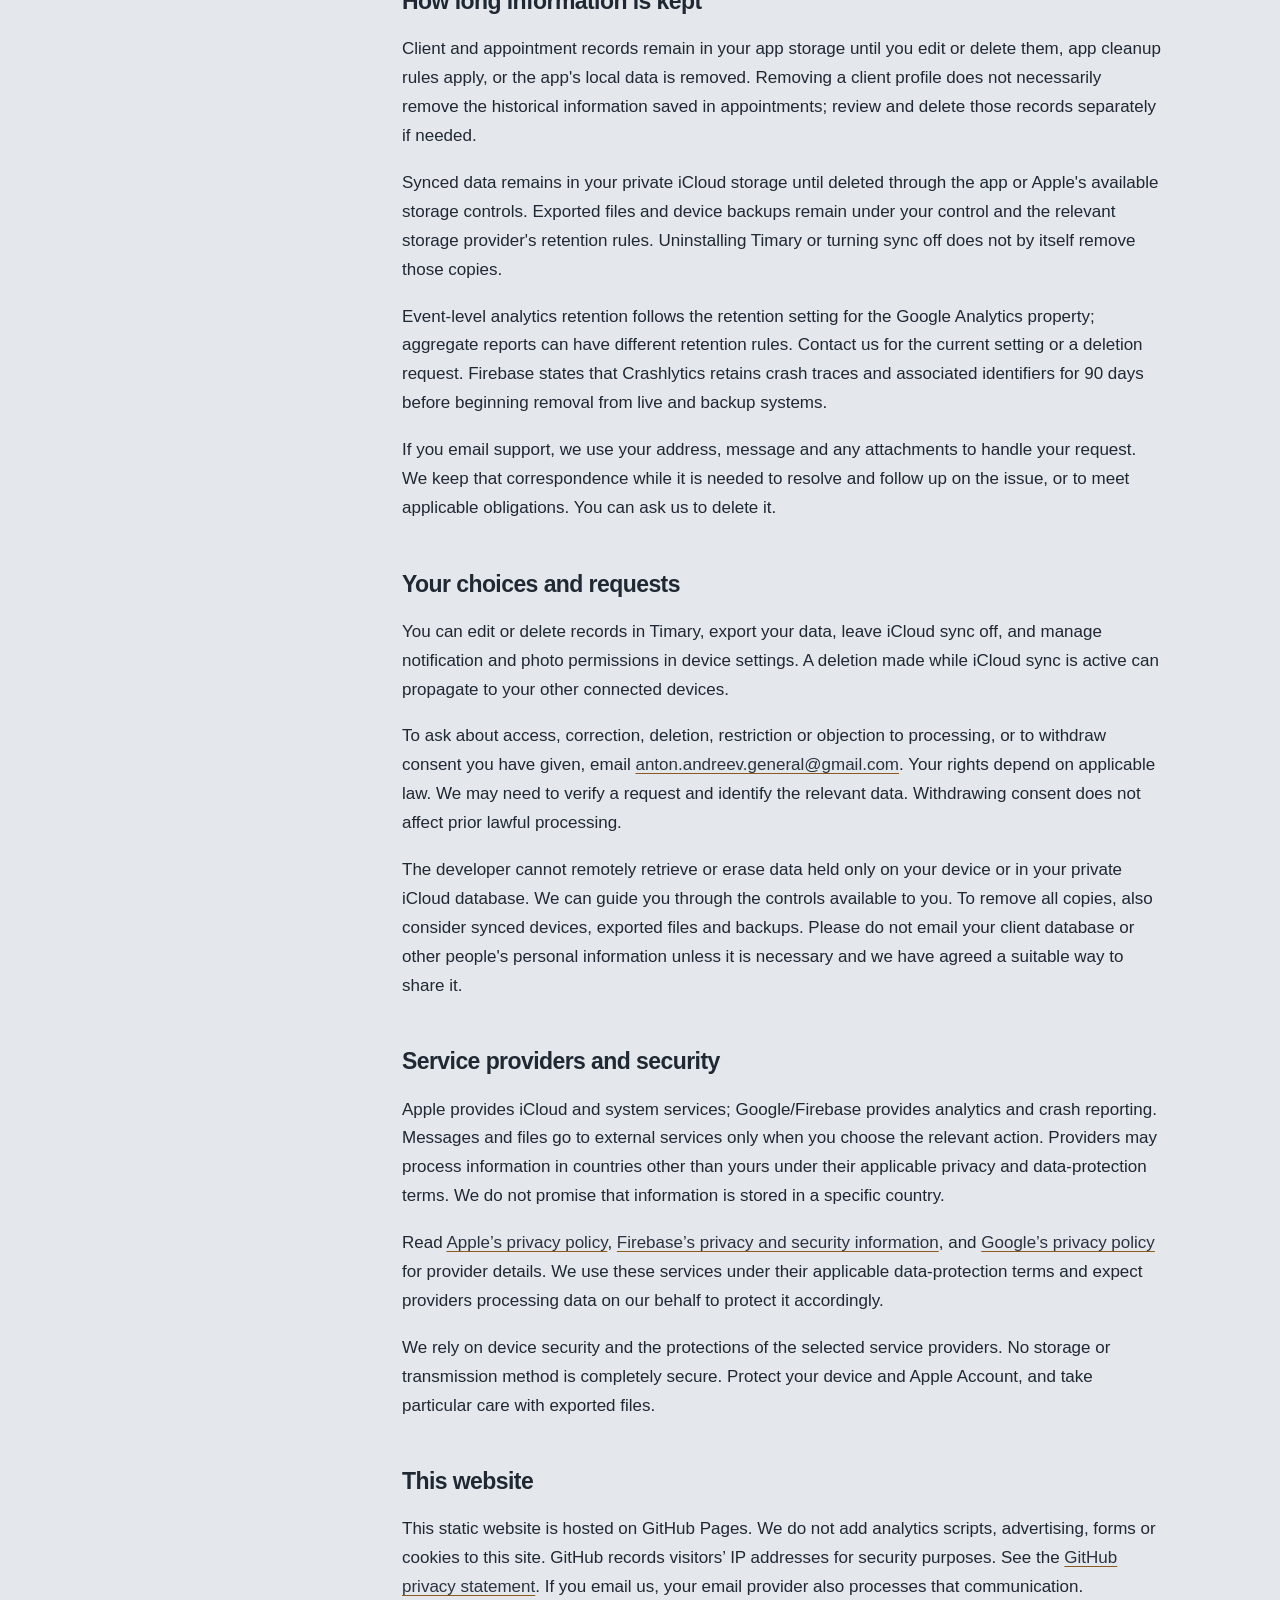
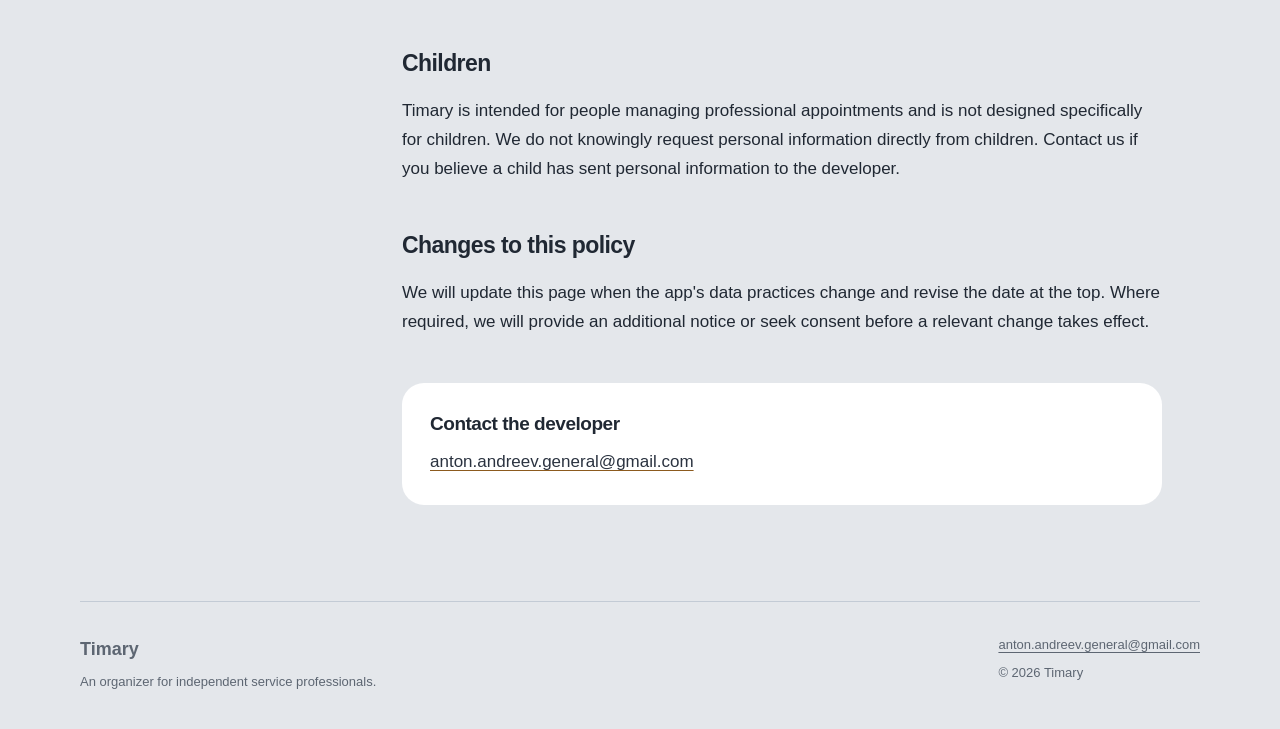
==== commit e46de21c: "docs: explain Apple Calendar sync and privacy" ====
--- a/privacy/index.html
+++ b/privacy/index.html
@@ -21,8 +21,8 @@
     <a class="brand" href="../" aria-label="Timary — Home"><img src="../assets/icon.png" width="42" height="42" alt="">Timary<span class="brand-dot" aria-hidden="true">.</span></a>
     <nav aria-label="Main navigation"><a href="../privacy/" aria-current="page">Privacy policy</a><a href="../support/">Support</a><a class="language" lang="uk" hreflang="uk" href="../uk/privacy/">Українська</a><a class="language" lang="ru" hreflang="ru" href="../ru/privacy/">Русский</a></nav>
   </header>
-  <main id="main" class="wrap"><div class="page-intro"><p class="eyebrow">Timary</p><h1>Privacy policy</h1><p class="lead">A clear explanation of what stays on your device, what is shared with service providers, and the choices you have.</p><p class="updated">Effective and last updated: November 2, 2026</p></div>
-<div class="policy-layout"><aside class="contents"><details open><summary>On this page</summary><ol><li><a href="#about">Who is responsible</a></li><li><a href="#records">Client and appointment information</a></li><li><a href="#icloud">Optional iCloud sync</a></li><li><a href="#permissions">Contacts, photos and notifications</a></li><li><a href="#sharing">Messages, sharing and backups</a></li><li><a href="#diagnostics">Usage analytics and crash reports</a></li><li><a href="#retention">How long information is kept</a></li><li><a href="#choices">Your choices and requests</a></li><li><a href="#providers">Service providers and security</a></li><li><a href="#website">This website</a></li><li><a href="#children">Children</a></li><li><a href="#changes">Changes to this policy</a></li></ol></details></aside><article class="policy" aria-label="Privacy policy"><section id="about" class="policy-section"><h2>Who is responsible</h2><p>This policy applies to the Timary iPhone and iPad app and this information website. The developer of Timary is responsible for the app's data practices. Contact the developer at <a href="mailto:anton.andreev.general@gmail.com">anton.andreev.general@gmail.com</a> for privacy questions or requests.</p><p>Timary does not require a separate Timary account. You decide what client and appointment information to enter. If you use Timary for your work, you are responsible for having an appropriate basis to store and share your clients' information.</p></section><section id="records" class="policy-section"><h2>Client and appointment information</h2><p>Timary stores the information you enter: client names, phone numbers, social contact handles and notes; services, prices and durations; appointments, visit history, payments recorded by you and tips; working hours, days off, preferences and message templates. Payment amounts are bookkeeping entries, not payment-card details.</p><p>These records are stored on your device and used to provide scheduling, client management, reminders, statistics and data transfer. We do not operate a separate server that receives your client database. We do not sell client information or use the contents of your records for advertising.</p><p>Timary's defined analytics events do not include client names, phone numbers, message or note text, appointment details, prices, service names or client identifiers. Analytics and crash reporting are described separately below.</p></section><section id="icloud" class="policy-section"><h2>Optional iCloud sync</h2><p>iCloud sync is off until you enable it. When enabled, Timary uses Apple's CloudKit private database associated with your Apple Account to sync records and supported settings across your devices. This includes clients, services, appointments, days off, preferences and message templates. System contact links and device permissions stay on the device.</p><p>Apple processes the synced data under its service terms and privacy policy. The developer does not have a support interface for browsing your private iCloud records. Turning sync off does not delete data already stored in iCloud. Changes to the sync setting take effect after you fully close and reopen Timary.</p></section><section id="permissions" class="policy-section"><h2>Contacts, photos and notifications</h2><p>If you choose a person through Apple's contact picker, Timary imports the name and selected phone number you choose and keeps a local link to that contact. Timary does not upload your address book to a developer-operated server.</p><p>If you choose to save an image of your available hours, Timary requests permission to add it to Photos. This feature does not require access to read your photo library.</p><p>Appointment reminders are local notifications for you. You can change notification permissions in your device settings. Reminders are not automatic messages to your clients; their contents may appear on the lock screen according to your notification settings.</p></section><section id="sharing" class="policy-section"><h2>Messages, sharing and backups</h2><p>When you choose to call a client, open Telegram, Instagram or Viber, or share an image or file, the relevant phone number, handle, prepared message or selected content is passed to the destination you choose. Timary does not send client messages automatically. The receiving app or service handles this information under its own privacy policy.</p><p>A Timary backup contains client, service and appointment records, notes, preferences and message templates. The exported file is not encrypted by Timary. Store and share it carefully. Copies saved to Files, iCloud Drive, another storage provider or another person remain there until you remove them separately. Device backups managed by Apple are separate from Timary's optional sync.</p></section><section id="diagnostics" class="policy-section"><h2>Usage analytics and crash reports</h2><p>Timary uses Google Analytics for Firebase and Firebase Crashlytics to measure app usage and stability. Collection is enabled by default. Defined analytics events exclude client names, contact details and appointment contents. The app does not collect IDFA or use cross-app advertising tracking. Data practices are disclosed in the privacy policy.</p><p>These services can process app-instance or installation identifiers, device and operating-system information, app versions, event times, usage events and crash traces. Crash reports may include technical application state and recent action breadcrumbs. Google Analytics can derive approximate geography from network information. The app uses FirebaseAnalyticsCore without IDFA collection and does not display third-party ads.</p><p>This data is processed by Google/Firebase; it is separate from your locally stored client database. Contact us about data questions, objections or deletion requests. A request does not automatically stop collection on your device or delete data already received by Google. Where data is associated only with a generated installation identifier, we may need additional information to identify it, and we may not be able to link it to your email address.</p></section><section id="retention" class="policy-section"><h2>How long information is kept</h2><p>Client and appointment records remain in your app storage until you edit or delete them, app cleanup rules apply, or the app's local data is removed. Removing a client profile does not necessarily remove the historical information saved in appointments; review and delete those records separately if needed.</p><p>Synced data remains in your private iCloud storage until deleted through the app or Apple's available storage controls. Exported files and device backups remain under your control and the relevant storage provider's retention rules. Uninstalling Timary or turning sync off does not by itself remove those copies.</p><p>Event-level analytics retention follows the retention setting for the Google Analytics property; aggregate reports can have different retention rules. Contact us for the current setting or a deletion request. Firebase states that Crashlytics retains crash traces and associated identifiers for 90 days before beginning removal from live and backup systems.</p><p>If you email support, we use your address, message and any attachments to handle your request. We keep that correspondence while it is needed to resolve and follow up on the issue, or to meet applicable obligations. You can ask us to delete it.</p></section><section id="choices" class="policy-section"><h2>Your choices and requests</h2><p>You can edit or delete records in Timary, export your data, leave iCloud sync off, and manage notification and photo permissions in device settings. A deletion made while iCloud sync is active can propagate to your other connected devices.</p><p>To ask about access, correction, deletion, restriction or objection to processing, or to withdraw consent you have given, email <a href="mailto:anton.andreev.general@gmail.com">anton.andreev.general@gmail.com</a>. Your rights depend on applicable law. We may need to verify a request and identify the relevant data. Withdrawing consent does not affect prior lawful processing.</p><p>The developer cannot remotely retrieve or erase data held only on your device or in your private iCloud database. We can guide you through the controls available to you. To remove all copies, also consider synced devices, exported files and backups. Please do not email your client database or other people's personal information unless it is necessary and we have agreed a suitable way to share it.</p></section><section id="providers" class="policy-section"><h2>Service providers and security</h2><p>Apple provides iCloud and system services; Google/Firebase provides analytics and crash reporting. Messages and files go to external services only when you choose the relevant action. Providers may process information in countries other than yours under their applicable privacy and data-protection terms. We do not promise that information is stored in a specific country.</p><p>Read <a href="https://www.apple.com/legal/privacy/">Apple’s privacy policy</a>, <a href="https://firebase.google.com/support/privacy">Firebase’s privacy and security information</a>, and <a href="https://policies.google.com/privacy">Google’s privacy policy</a> for provider details. We use these services under their applicable data-protection terms and expect providers processing data on our behalf to protect it accordingly.</p><p>We rely on device security and the protections of the selected service providers. No storage or transmission method is completely secure. Protect your device and Apple Account, and take particular care with exported files.</p></section><section id="website" class="policy-section"><h2>This website</h2><p>This static website is hosted on GitHub Pages. We do not add analytics scripts, advertising, forms or cookies to this site. GitHub records visitors’ IP addresses for security purposes. See the <a href="https://docs.github.com/en/site-policy/privacy-policies/github-general-privacy-statement">GitHub privacy statement</a>. If you email us, your email provider also processes that communication.</p></section><section id="children" class="policy-section"><h2>Children</h2><p>Timary is intended for people managing professional appointments and is not designed specifically for children. We do not knowingly request personal information directly from children. Contact us if you believe a child has sent personal information to the developer.</p></section><section id="changes" class="policy-section"><h2>Changes to this policy</h2><p>We will update this page when the app's data practices change and revise the date at the top. Where required, we will provide an additional notice or seek consent before a relevant change takes effect.</p></section><div class="contact-note"><h2>Contact the developer</h2><p><a href="mailto:anton.andreev.general@gmail.com">anton.andreev.general@gmail.com</a></p></div></article></div></main>
+  <main id="main" class="wrap"><div class="page-intro"><p class="eyebrow">Timary</p><h1>Privacy policy</h1><p class="lead">A clear explanation of what stays on your device, what is shared with service providers, and the choices you have.</p><p class="updated">Effective: November 2, 2026 · Last updated: November 8, 2026</p></div>
+<div class="policy-layout"><aside class="contents"><details open><summary>On this page</summary><ol><li><a href="#about">Who is responsible</a></li><li><a href="#records">Client and appointment information</a></li><li><a href="#icloud">Optional iCloud sync</a></li><li><a href="#permissions">Contacts, photos and notifications</a></li><li><a href="#apple-calendar">Optional Apple Calendar connection</a></li><li><a href="#sharing">Messages, sharing and backups</a></li><li><a href="#diagnostics">Usage analytics and crash reports</a></li><li><a href="#retention">How long information is kept</a></li><li><a href="#choices">Your choices and requests</a></li><li><a href="#providers">Service providers and security</a></li><li><a href="#website">This website</a></li><li><a href="#children">Children</a></li><li><a href="#changes">Changes to this policy</a></li></ol></details></aside><article class="policy" aria-label="Privacy policy"><section id="about" class="policy-section"><h2>Who is responsible</h2><p>This policy applies to the Timary iPhone and iPad app and this information website. The developer of Timary is responsible for the app's data practices. Contact the developer at <a href="mailto:anton.andreev.general@gmail.com">anton.andreev.general@gmail.com</a> for privacy questions or requests.</p><p>Timary does not require a separate Timary account. You decide what client and appointment information to enter. If you use Timary for your work, you are responsible for having an appropriate basis to store and share your clients' information.</p></section><section id="records" class="policy-section"><h2>Client and appointment information</h2><p>Timary stores the information you enter: client names, phone numbers, social contact handles and notes; services, prices and durations; appointments, visit history, payments recorded by you and tips; working hours, days off, preferences and message templates. Payment amounts are bookkeeping entries, not payment-card details.</p><p>These records are stored on your device and used to provide scheduling, client management, reminders, statistics and data transfer. We do not operate a separate server that receives your client database. We do not sell client information or use the contents of your records for advertising.</p><p>Timary's defined analytics events do not include client names, phone numbers, message or note text, appointment details, prices, service names or client identifiers. Analytics and crash reporting are described separately below.</p></section><section id="icloud" class="policy-section"><h2>Optional iCloud sync</h2><p>iCloud sync is off until you enable it. When enabled, Timary uses Apple's CloudKit private database associated with your Apple Account to sync records and supported settings across your devices. This includes clients, services, appointments, days off, preferences and message templates. System contact links and device permissions stay on the device.</p><p>Apple processes the synced data under its service terms and privacy policy. The developer does not have a support interface for browsing your private iCloud records. Turning sync off does not delete data already stored in iCloud. Changes to the sync setting take effect after you fully close and reopen Timary.</p></section><section id="permissions" class="policy-section"><h2>Contacts, photos and notifications</h2><p>If you choose a person through Apple's contact picker, Timary imports the name and selected phone number you choose and keeps a local link to that contact. Timary does not upload your address book to a developer-operated server.</p><p>If you choose to save an image of your available hours, Timary requests permission to add it to Photos. This feature does not require access to read your photo library.</p><p>Appointment reminders are local notifications for you. You can change notification permissions in your device settings. Reminders are not automatic messages to your clients; their contents may appear on the lock screen according to your notification settings.</p></section><section id="apple-calendar" class="policy-section"><h2>Optional Apple Calendar connection</h2><p>If you enable Apple Calendar sync, Timary requests full calendar access to find, create, update and delete its events. Client names, service names, visit times, statuses and links to appointments are sent to the calendar you choose. Phone numbers, social contacts, notes and financial fields are not sent. The calendar account provider processes the exported information under its own terms; iCloud calendars can make it available on your other devices.</p><p>Sync is one-way from Timary and is configured locally on one device. Turning it off keeps existing calendar events. The separate cleanup action shows the events for review before deleting them; it leaves the calendar and other events intact. Calendar permissions can be revoked in device settings.</p></section><section id="sharing" class="policy-section"><h2>Messages, sharing and backups</h2><p>When you choose to call a client, open Telegram, Instagram or Viber, or share an image or file, the relevant phone number, handle, prepared message or selected content is passed to the destination you choose. Timary does not send client messages automatically. The receiving app or service handles this information under its own privacy policy.</p><p>A Timary backup contains client, service and appointment records, notes, preferences and message templates. The exported file is not encrypted by Timary. Store and share it carefully. Copies saved to Files, iCloud Drive, another storage provider or another person remain there until you remove them separately. Device backups managed by Apple are separate from Timary's optional sync.</p></section><section id="diagnostics" class="policy-section"><h2>Usage analytics and crash reports</h2><p>Timary uses Google Analytics for Firebase and Firebase Crashlytics to measure app usage and stability. Collection is enabled by default. Defined analytics events exclude client names, contact details and appointment contents. The app does not collect IDFA or use cross-app advertising tracking. Data practices are disclosed in the privacy policy.</p><p>These services can process app-instance or installation identifiers, device and operating-system information, app versions, event times, usage events and crash traces. Crash reports may include technical application state and recent action breadcrumbs. Google Analytics can derive approximate geography from network information. The app uses FirebaseAnalyticsCore without IDFA collection and does not display third-party ads.</p><p>This data is processed by Google/Firebase; it is separate from your locally stored client database. Contact us about data questions, objections or deletion requests. A request does not automatically stop collection on your device or delete data already received by Google. Where data is associated only with a generated installation identifier, we may need additional information to identify it, and we may not be able to link it to your email address.</p></section><section id="retention" class="policy-section"><h2>How long information is kept</h2><p>Client and appointment records remain in your app storage until you edit or delete them, app cleanup rules apply, or the app's local data is removed. Removing a client profile does not necessarily remove the historical information saved in appointments; review and delete those records separately if needed.</p><p>Synced data remains in your private iCloud storage until deleted through the app or Apple's available storage controls. Exported files and device backups remain under your control and the relevant storage provider's retention rules. Uninstalling Timary or turning sync off does not by itself remove those copies.</p><p>Event-level analytics retention follows the retention setting for the Google Analytics property; aggregate reports can have different retention rules. Contact us for the current setting or a deletion request. Firebase states that Crashlytics retains crash traces and associated identifiers for 90 days before beginning removal from live and backup systems.</p><p>If you email support, we use your address, message and any attachments to handle your request. We keep that correspondence while it is needed to resolve and follow up on the issue, or to meet applicable obligations. You can ask us to delete it.</p></section><section id="choices" class="policy-section"><h2>Your choices and requests</h2><p>You can edit or delete records in Timary, export your data, leave iCloud sync off, and manage notification and photo permissions in device settings. A deletion made while iCloud sync is active can propagate to your other connected devices.</p><p>To ask about access, correction, deletion, restriction or objection to processing, or to withdraw consent you have given, email <a href="mailto:anton.andreev.general@gmail.com">anton.andreev.general@gmail.com</a>. Your rights depend on applicable law. We may need to verify a request and identify the relevant data. Withdrawing consent does not affect prior lawful processing.</p><p>The developer cannot remotely retrieve or erase data held only on your device or in your private iCloud database. We can guide you through the controls available to you. To remove all copies, also consider synced devices, exported files and backups. Please do not email your client database or other people's personal information unless it is necessary and we have agreed a suitable way to share it.</p></section><section id="providers" class="policy-section"><h2>Service providers and security</h2><p>Apple provides iCloud and system services; Google/Firebase provides analytics and crash reporting. Messages and files go to external services only when you choose the relevant action. Providers may process information in countries other than yours under their applicable privacy and data-protection terms. We do not promise that information is stored in a specific country.</p><p>Read <a href="https://www.apple.com/legal/privacy/">Apple’s privacy policy</a>, <a href="https://firebase.google.com/support/privacy">Firebase’s privacy and security information</a>, and <a href="https://policies.google.com/privacy">Google’s privacy policy</a> for provider details. We use these services under their applicable data-protection terms and expect providers processing data on our behalf to protect it accordingly.</p><p>We rely on device security and the protections of the selected service providers. No storage or transmission method is completely secure. Protect your device and Apple Account, and take particular care with exported files.</p></section><section id="website" class="policy-section"><h2>This website</h2><p>This static website is hosted on GitHub Pages. We do not add analytics scripts, advertising, forms or cookies to this site. GitHub records visitors’ IP addresses for security purposes. See the <a href="https://docs.github.com/en/site-policy/privacy-policies/github-general-privacy-statement">GitHub privacy statement</a>. If you email us, your email provider also processes that communication.</p></section><section id="children" class="policy-section"><h2>Children</h2><p>Timary is intended for people managing professional appointments and is not designed specifically for children. We do not knowingly request personal information directly from children. Contact us if you believe a child has sent personal information to the developer.</p></section><section id="changes" class="policy-section"><h2>Changes to this policy</h2><p>We will update this page when the app's data practices change and revise the date at the top. Where required, we will provide an additional notice or seek consent before a relevant change takes effect.</p></section><div class="contact-note"><h2>Contact the developer</h2><p><a href="mailto:anton.andreev.general@gmail.com">anton.andreev.general@gmail.com</a></p></div></article></div></main>
   <footer class="site-footer wrap"><div><a class="footer-brand" href="../">Timary</a><p>An organizer for independent service professionals.</p></div><div><a href="mailto:anton.andreev.general@gmail.com">anton.andreev.general@gmail.com</a><p>© 2026 Timary</p></div></footer>
 </body>
 </html>
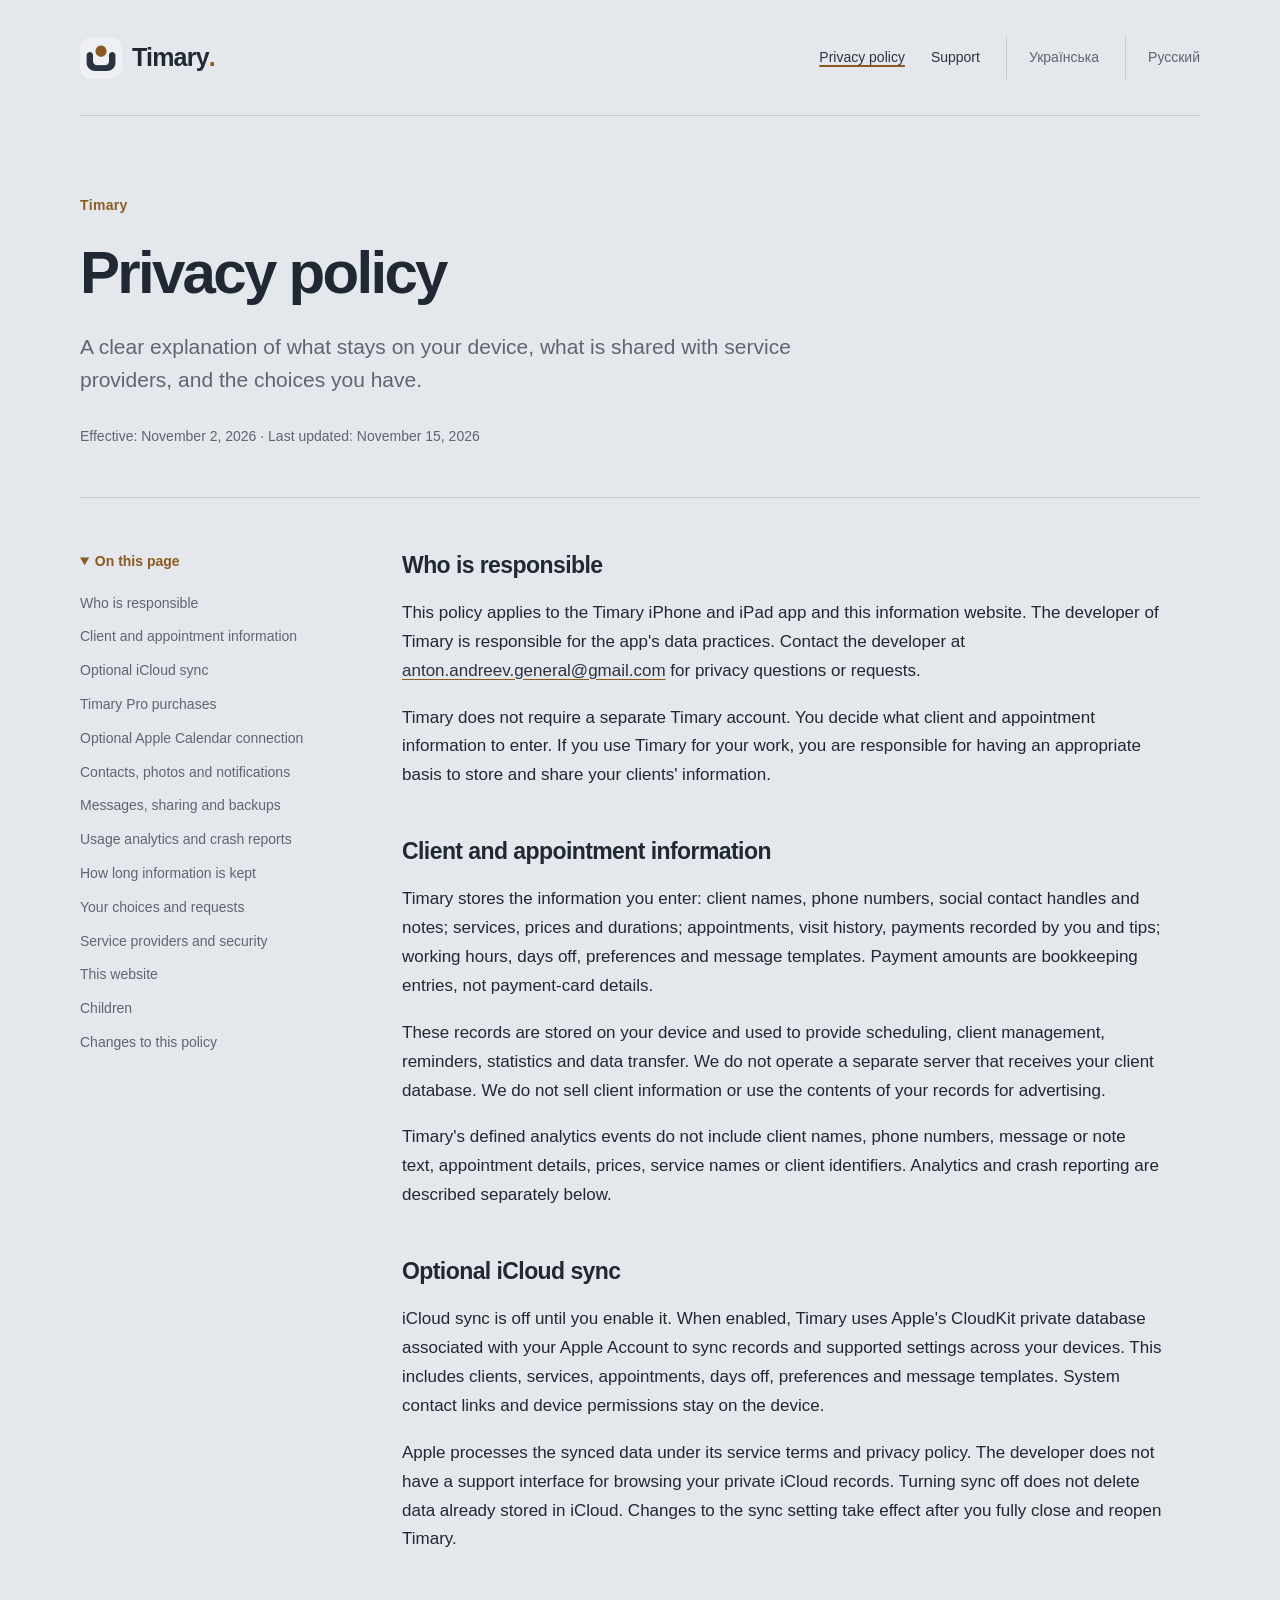
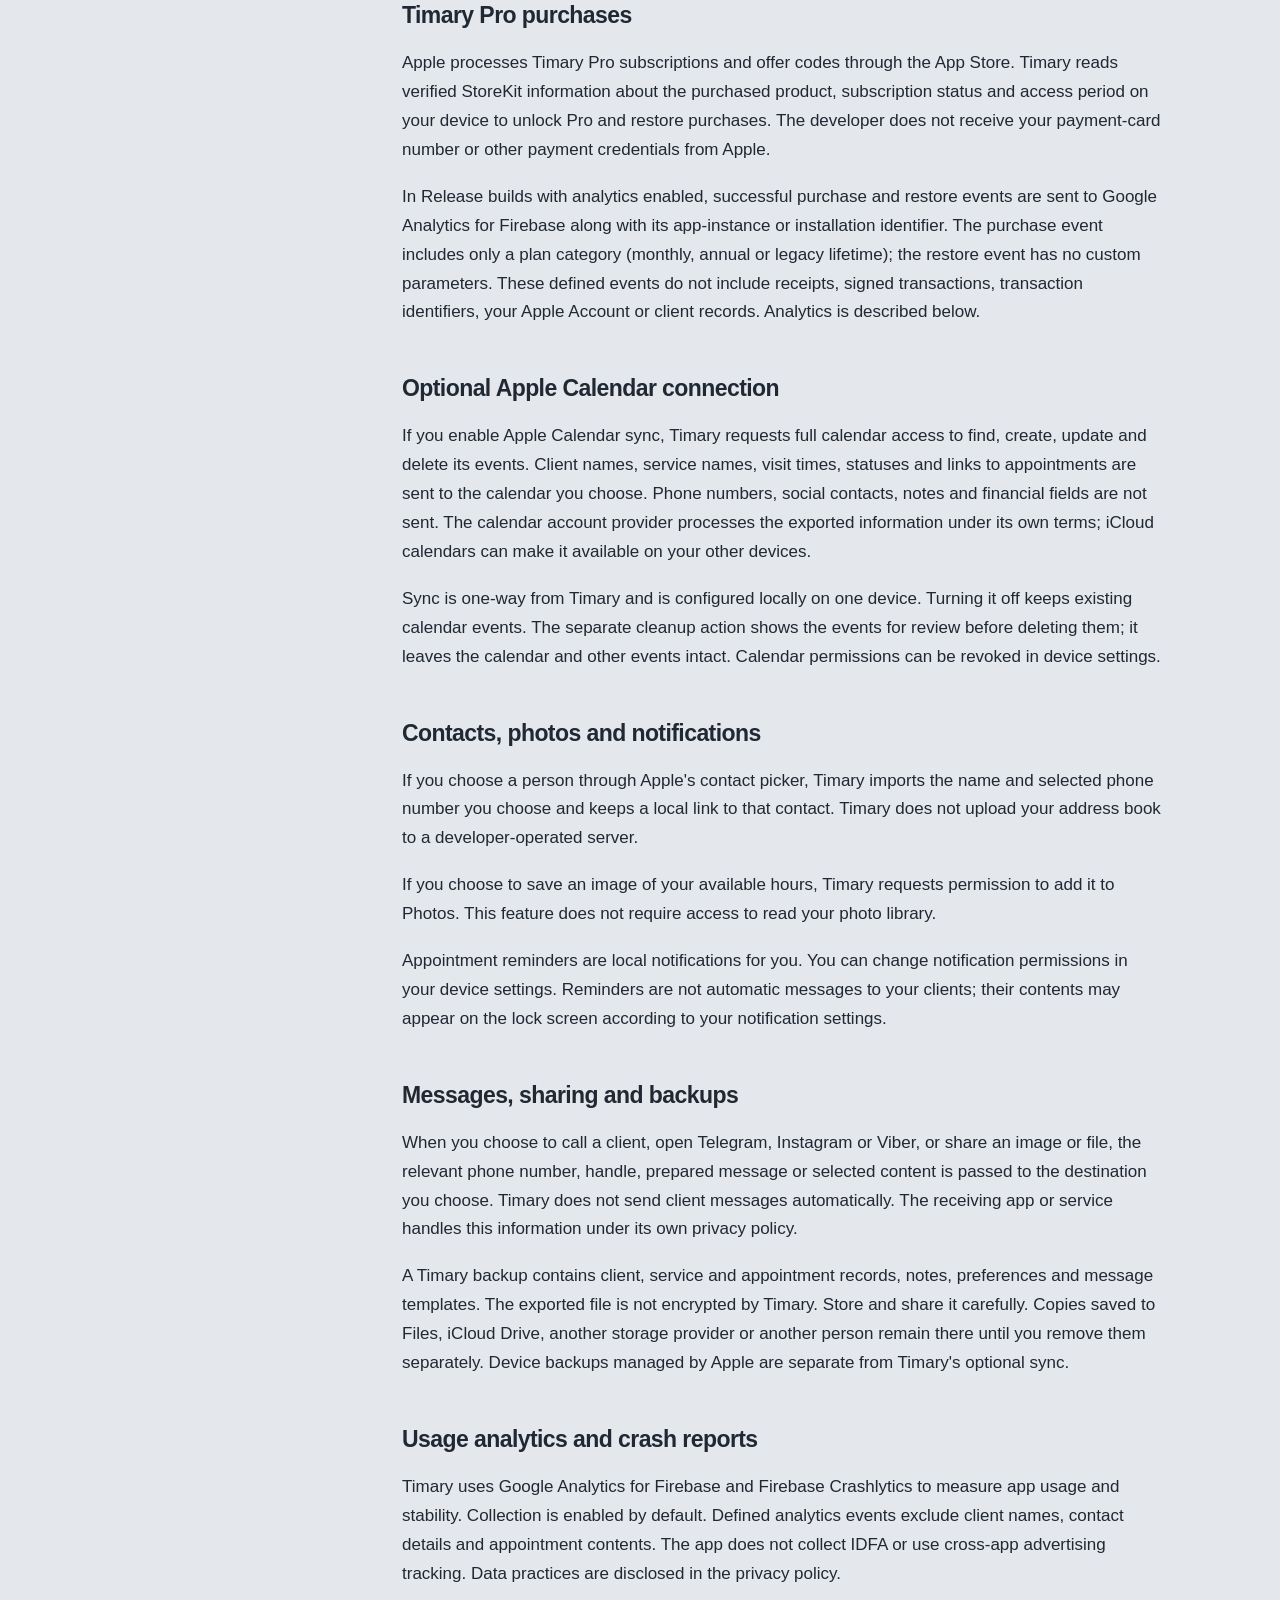
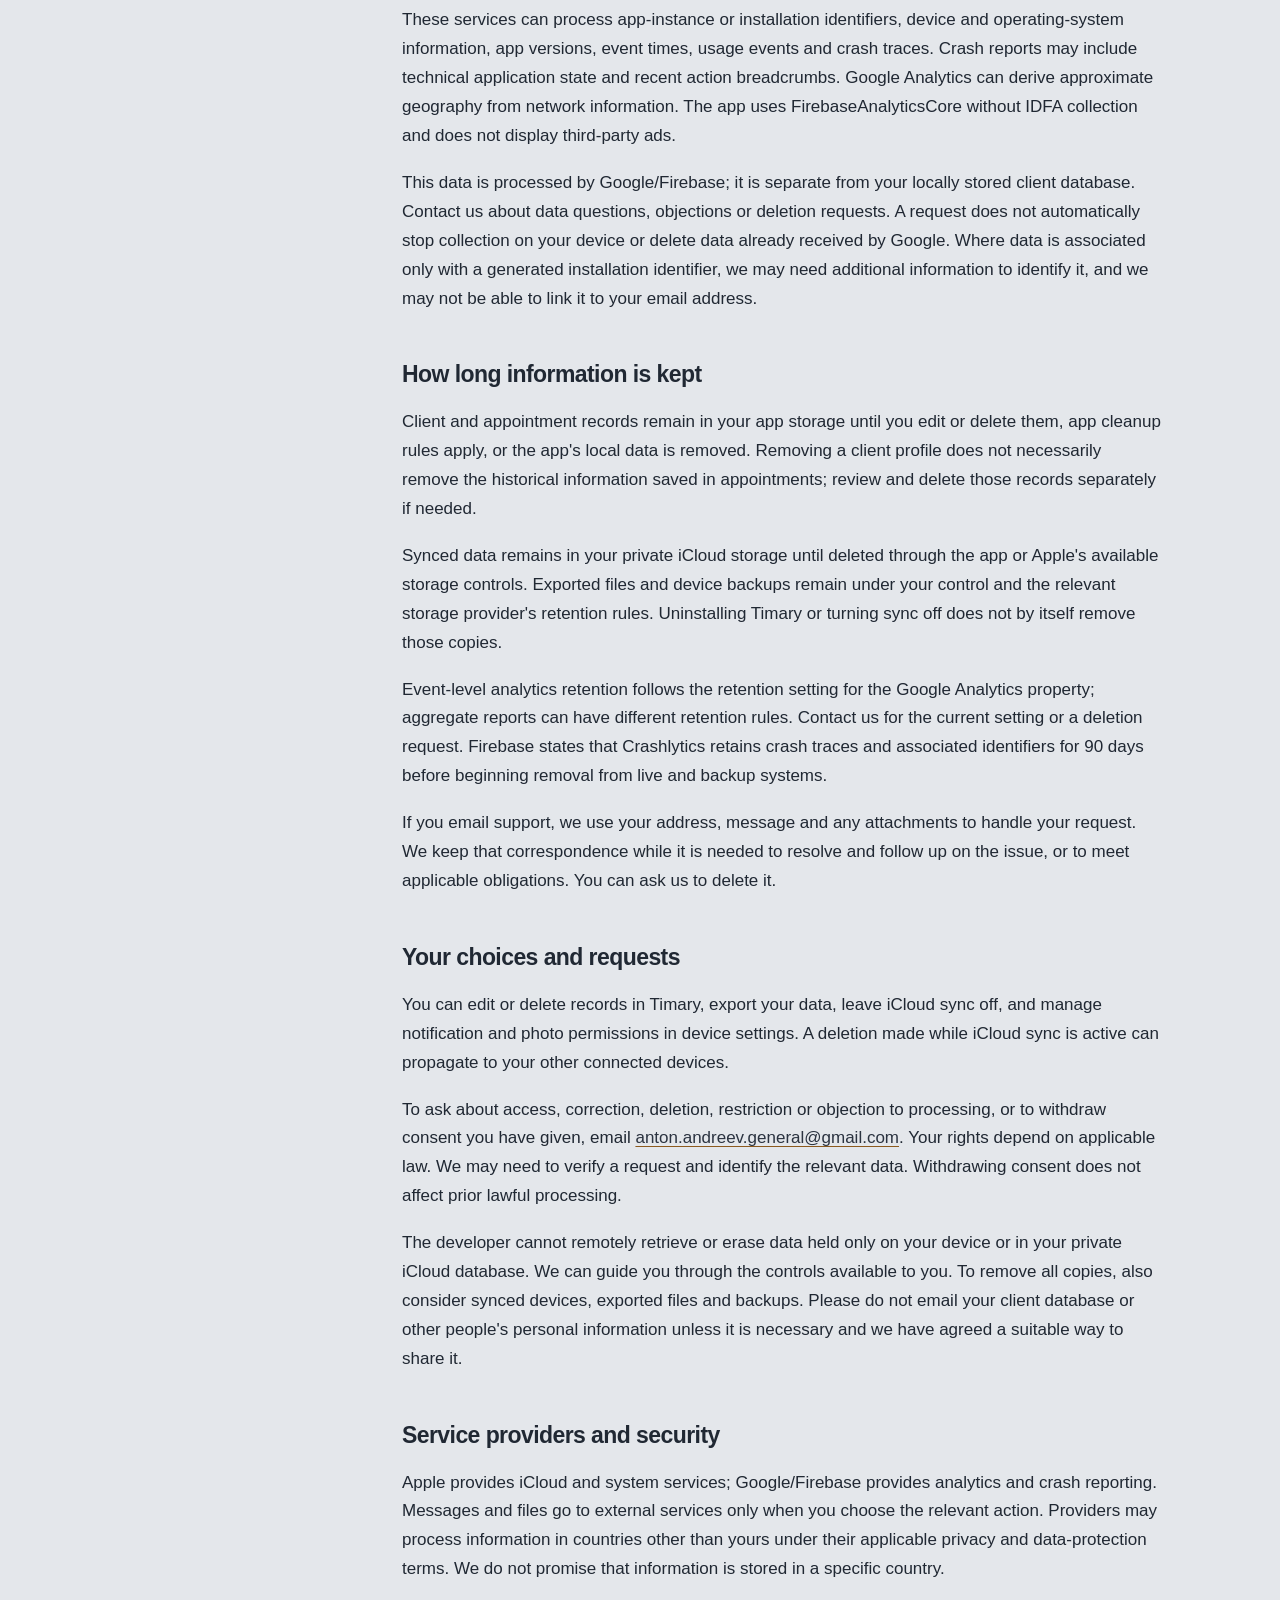
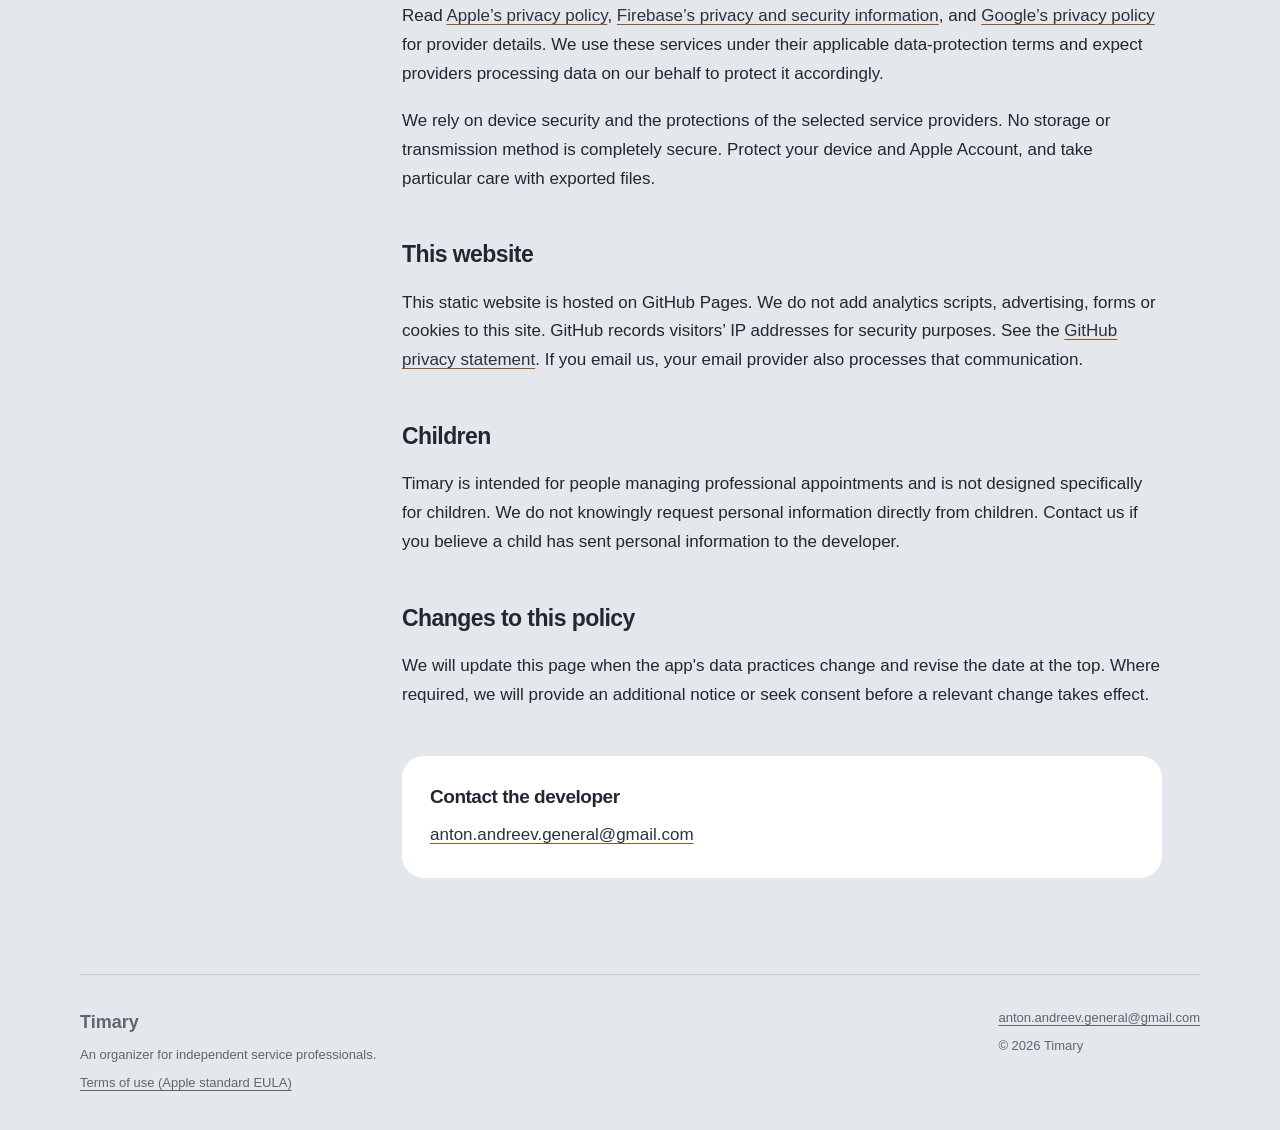
==== commit 72712891: "docs: explain Pro subscriptions and purchase privacy" ====
--- a/privacy/index.html
+++ b/privacy/index.html
@@ -21,8 +21,8 @@
     <a class="brand" href="../" aria-label="Timary — Home"><img src="../assets/icon.png" width="42" height="42" alt="">Timary<span class="brand-dot" aria-hidden="true">.</span></a>
     <nav aria-label="Main navigation"><a href="../privacy/" aria-current="page">Privacy policy</a><a href="../support/">Support</a><a class="language" lang="uk" hreflang="uk" href="../uk/privacy/">Українська</a><a class="language" lang="ru" hreflang="ru" href="../ru/privacy/">Русский</a></nav>
   </header>
-  <main id="main" class="wrap"><div class="page-intro"><p class="eyebrow">Timary</p><h1>Privacy policy</h1><p class="lead">A clear explanation of what stays on your device, what is shared with service providers, and the choices you have.</p><p class="updated">Effective: November 2, 2026 · Last updated: November 8, 2026</p></div>
-<div class="policy-layout"><aside class="contents"><details open><summary>On this page</summary><ol><li><a href="#about">Who is responsible</a></li><li><a href="#records">Client and appointment information</a></li><li><a href="#icloud">Optional iCloud sync</a></li><li><a href="#permissions">Contacts, photos and notifications</a></li><li><a href="#apple-calendar">Optional Apple Calendar connection</a></li><li><a href="#sharing">Messages, sharing and backups</a></li><li><a href="#diagnostics">Usage analytics and crash reports</a></li><li><a href="#retention">How long information is kept</a></li><li><a href="#choices">Your choices and requests</a></li><li><a href="#providers">Service providers and security</a></li><li><a href="#website">This website</a></li><li><a href="#children">Children</a></li><li><a href="#changes">Changes to this policy</a></li></ol></details></aside><article class="policy" aria-label="Privacy policy"><section id="about" class="policy-section"><h2>Who is responsible</h2><p>This policy applies to the Timary iPhone and iPad app and this information website. The developer of Timary is responsible for the app's data practices. Contact the developer at <a href="mailto:anton.andreev.general@gmail.com">anton.andreev.general@gmail.com</a> for privacy questions or requests.</p><p>Timary does not require a separate Timary account. You decide what client and appointment information to enter. If you use Timary for your work, you are responsible for having an appropriate basis to store and share your clients' information.</p></section><section id="records" class="policy-section"><h2>Client and appointment information</h2><p>Timary stores the information you enter: client names, phone numbers, social contact handles and notes; services, prices and durations; appointments, visit history, payments recorded by you and tips; working hours, days off, preferences and message templates. Payment amounts are bookkeeping entries, not payment-card details.</p><p>These records are stored on your device and used to provide scheduling, client management, reminders, statistics and data transfer. We do not operate a separate server that receives your client database. We do not sell client information or use the contents of your records for advertising.</p><p>Timary's defined analytics events do not include client names, phone numbers, message or note text, appointment details, prices, service names or client identifiers. Analytics and crash reporting are described separately below.</p></section><section id="icloud" class="policy-section"><h2>Optional iCloud sync</h2><p>iCloud sync is off until you enable it. When enabled, Timary uses Apple's CloudKit private database associated with your Apple Account to sync records and supported settings across your devices. This includes clients, services, appointments, days off, preferences and message templates. System contact links and device permissions stay on the device.</p><p>Apple processes the synced data under its service terms and privacy policy. The developer does not have a support interface for browsing your private iCloud records. Turning sync off does not delete data already stored in iCloud. Changes to the sync setting take effect after you fully close and reopen Timary.</p></section><section id="permissions" class="policy-section"><h2>Contacts, photos and notifications</h2><p>If you choose a person through Apple's contact picker, Timary imports the name and selected phone number you choose and keeps a local link to that contact. Timary does not upload your address book to a developer-operated server.</p><p>If you choose to save an image of your available hours, Timary requests permission to add it to Photos. This feature does not require access to read your photo library.</p><p>Appointment reminders are local notifications for you. You can change notification permissions in your device settings. Reminders are not automatic messages to your clients; their contents may appear on the lock screen according to your notification settings.</p></section><section id="apple-calendar" class="policy-section"><h2>Optional Apple Calendar connection</h2><p>If you enable Apple Calendar sync, Timary requests full calendar access to find, create, update and delete its events. Client names, service names, visit times, statuses and links to appointments are sent to the calendar you choose. Phone numbers, social contacts, notes and financial fields are not sent. The calendar account provider processes the exported information under its own terms; iCloud calendars can make it available on your other devices.</p><p>Sync is one-way from Timary and is configured locally on one device. Turning it off keeps existing calendar events. The separate cleanup action shows the events for review before deleting them; it leaves the calendar and other events intact. Calendar permissions can be revoked in device settings.</p></section><section id="sharing" class="policy-section"><h2>Messages, sharing and backups</h2><p>When you choose to call a client, open Telegram, Instagram or Viber, or share an image or file, the relevant phone number, handle, prepared message or selected content is passed to the destination you choose. Timary does not send client messages automatically. The receiving app or service handles this information under its own privacy policy.</p><p>A Timary backup contains client, service and appointment records, notes, preferences and message templates. The exported file is not encrypted by Timary. Store and share it carefully. Copies saved to Files, iCloud Drive, another storage provider or another person remain there until you remove them separately. Device backups managed by Apple are separate from Timary's optional sync.</p></section><section id="diagnostics" class="policy-section"><h2>Usage analytics and crash reports</h2><p>Timary uses Google Analytics for Firebase and Firebase Crashlytics to measure app usage and stability. Collection is enabled by default. Defined analytics events exclude client names, contact details and appointment contents. The app does not collect IDFA or use cross-app advertising tracking. Data practices are disclosed in the privacy policy.</p><p>These services can process app-instance or installation identifiers, device and operating-system information, app versions, event times, usage events and crash traces. Crash reports may include technical application state and recent action breadcrumbs. Google Analytics can derive approximate geography from network information. The app uses FirebaseAnalyticsCore without IDFA collection and does not display third-party ads.</p><p>This data is processed by Google/Firebase; it is separate from your locally stored client database. Contact us about data questions, objections or deletion requests. A request does not automatically stop collection on your device or delete data already received by Google. Where data is associated only with a generated installation identifier, we may need additional information to identify it, and we may not be able to link it to your email address.</p></section><section id="retention" class="policy-section"><h2>How long information is kept</h2><p>Client and appointment records remain in your app storage until you edit or delete them, app cleanup rules apply, or the app's local data is removed. Removing a client profile does not necessarily remove the historical information saved in appointments; review and delete those records separately if needed.</p><p>Synced data remains in your private iCloud storage until deleted through the app or Apple's available storage controls. Exported files and device backups remain under your control and the relevant storage provider's retention rules. Uninstalling Timary or turning sync off does not by itself remove those copies.</p><p>Event-level analytics retention follows the retention setting for the Google Analytics property; aggregate reports can have different retention rules. Contact us for the current setting or a deletion request. Firebase states that Crashlytics retains crash traces and associated identifiers for 90 days before beginning removal from live and backup systems.</p><p>If you email support, we use your address, message and any attachments to handle your request. We keep that correspondence while it is needed to resolve and follow up on the issue, or to meet applicable obligations. You can ask us to delete it.</p></section><section id="choices" class="policy-section"><h2>Your choices and requests</h2><p>You can edit or delete records in Timary, export your data, leave iCloud sync off, and manage notification and photo permissions in device settings. A deletion made while iCloud sync is active can propagate to your other connected devices.</p><p>To ask about access, correction, deletion, restriction or objection to processing, or to withdraw consent you have given, email <a href="mailto:anton.andreev.general@gmail.com">anton.andreev.general@gmail.com</a>. Your rights depend on applicable law. We may need to verify a request and identify the relevant data. Withdrawing consent does not affect prior lawful processing.</p><p>The developer cannot remotely retrieve or erase data held only on your device or in your private iCloud database. We can guide you through the controls available to you. To remove all copies, also consider synced devices, exported files and backups. Please do not email your client database or other people's personal information unless it is necessary and we have agreed a suitable way to share it.</p></section><section id="providers" class="policy-section"><h2>Service providers and security</h2><p>Apple provides iCloud and system services; Google/Firebase provides analytics and crash reporting. Messages and files go to external services only when you choose the relevant action. Providers may process information in countries other than yours under their applicable privacy and data-protection terms. We do not promise that information is stored in a specific country.</p><p>Read <a href="https://www.apple.com/legal/privacy/">Apple’s privacy policy</a>, <a href="https://firebase.google.com/support/privacy">Firebase’s privacy and security information</a>, and <a href="https://policies.google.com/privacy">Google’s privacy policy</a> for provider details. We use these services under their applicable data-protection terms and expect providers processing data on our behalf to protect it accordingly.</p><p>We rely on device security and the protections of the selected service providers. No storage or transmission method is completely secure. Protect your device and Apple Account, and take particular care with exported files.</p></section><section id="website" class="policy-section"><h2>This website</h2><p>This static website is hosted on GitHub Pages. We do not add analytics scripts, advertising, forms or cookies to this site. GitHub records visitors’ IP addresses for security purposes. See the <a href="https://docs.github.com/en/site-policy/privacy-policies/github-general-privacy-statement">GitHub privacy statement</a>. If you email us, your email provider also processes that communication.</p></section><section id="children" class="policy-section"><h2>Children</h2><p>Timary is intended for people managing professional appointments and is not designed specifically for children. We do not knowingly request personal information directly from children. Contact us if you believe a child has sent personal information to the developer.</p></section><section id="changes" class="policy-section"><h2>Changes to this policy</h2><p>We will update this page when the app's data practices change and revise the date at the top. Where required, we will provide an additional notice or seek consent before a relevant change takes effect.</p></section><div class="contact-note"><h2>Contact the developer</h2><p><a href="mailto:anton.andreev.general@gmail.com">anton.andreev.general@gmail.com</a></p></div></article></div></main>
-  <footer class="site-footer wrap"><div><a class="footer-brand" href="../">Timary</a><p>An organizer for independent service professionals.</p></div><div><a href="mailto:anton.andreev.general@gmail.com">anton.andreev.general@gmail.com</a><p>© 2026 Timary</p></div></footer>
+  <main id="main" class="wrap"><div class="page-intro"><p class="eyebrow">Timary</p><h1>Privacy policy</h1><p class="lead">A clear explanation of what stays on your device, what is shared with service providers, and the choices you have.</p><p class="updated">Effective: November 2, 2026 · Last updated: November 15, 2026</p></div>
+<div class="policy-layout"><aside class="contents"><details open><summary>On this page</summary><ol><li><a href="#about">Who is responsible</a></li><li><a href="#records">Client and appointment information</a></li><li><a href="#icloud">Optional iCloud sync</a></li><li><a href="#subscriptions">Timary Pro purchases</a></li><li><a href="#apple-calendar">Optional Apple Calendar connection</a></li><li><a href="#permissions">Contacts, photos and notifications</a></li><li><a href="#sharing">Messages, sharing and backups</a></li><li><a href="#diagnostics">Usage analytics and crash reports</a></li><li><a href="#retention">How long information is kept</a></li><li><a href="#choices">Your choices and requests</a></li><li><a href="#providers">Service providers and security</a></li><li><a href="#website">This website</a></li><li><a href="#children">Children</a></li><li><a href="#changes">Changes to this policy</a></li></ol></details></aside><article class="policy" aria-label="Privacy policy"><section id="about" class="policy-section"><h2>Who is responsible</h2><p>This policy applies to the Timary iPhone and iPad app and this information website. The developer of Timary is responsible for the app's data practices. Contact the developer at <a href="mailto:anton.andreev.general@gmail.com">anton.andreev.general@gmail.com</a> for privacy questions or requests.</p><p>Timary does not require a separate Timary account. You decide what client and appointment information to enter. If you use Timary for your work, you are responsible for having an appropriate basis to store and share your clients' information.</p></section><section id="records" class="policy-section"><h2>Client and appointment information</h2><p>Timary stores the information you enter: client names, phone numbers, social contact handles and notes; services, prices and durations; appointments, visit history, payments recorded by you and tips; working hours, days off, preferences and message templates. Payment amounts are bookkeeping entries, not payment-card details.</p><p>These records are stored on your device and used to provide scheduling, client management, reminders, statistics and data transfer. We do not operate a separate server that receives your client database. We do not sell client information or use the contents of your records for advertising.</p><p>Timary's defined analytics events do not include client names, phone numbers, message or note text, appointment details, prices, service names or client identifiers. Analytics and crash reporting are described separately below.</p></section><section id="icloud" class="policy-section"><h2>Optional iCloud sync</h2><p>iCloud sync is off until you enable it. When enabled, Timary uses Apple's CloudKit private database associated with your Apple Account to sync records and supported settings across your devices. This includes clients, services, appointments, days off, preferences and message templates. System contact links and device permissions stay on the device.</p><p>Apple processes the synced data under its service terms and privacy policy. The developer does not have a support interface for browsing your private iCloud records. Turning sync off does not delete data already stored in iCloud. Changes to the sync setting take effect after you fully close and reopen Timary.</p></section><section id="subscriptions" class="policy-section"><h2>Timary Pro purchases</h2><p>Apple processes Timary Pro subscriptions and offer codes through the App Store. Timary reads verified StoreKit information about the purchased product, subscription status and access period on your device to unlock Pro and restore purchases. The developer does not receive your payment-card number or other payment credentials from Apple.</p><p>In Release builds with analytics enabled, successful purchase and restore events are sent to Google Analytics for Firebase along with its app-instance or installation identifier. The purchase event includes only a plan category (monthly, annual or legacy lifetime); the restore event has no custom parameters. These defined events do not include receipts, signed transactions, transaction identifiers, your Apple Account or client records. Analytics is described below.</p></section><section id="apple-calendar" class="policy-section"><h2>Optional Apple Calendar connection</h2><p>If you enable Apple Calendar sync, Timary requests full calendar access to find, create, update and delete its events. Client names, service names, visit times, statuses and links to appointments are sent to the calendar you choose. Phone numbers, social contacts, notes and financial fields are not sent. The calendar account provider processes the exported information under its own terms; iCloud calendars can make it available on your other devices.</p><p>Sync is one-way from Timary and is configured locally on one device. Turning it off keeps existing calendar events. The separate cleanup action shows the events for review before deleting them; it leaves the calendar and other events intact. Calendar permissions can be revoked in device settings.</p></section><section id="permissions" class="policy-section"><h2>Contacts, photos and notifications</h2><p>If you choose a person through Apple's contact picker, Timary imports the name and selected phone number you choose and keeps a local link to that contact. Timary does not upload your address book to a developer-operated server.</p><p>If you choose to save an image of your available hours, Timary requests permission to add it to Photos. This feature does not require access to read your photo library.</p><p>Appointment reminders are local notifications for you. You can change notification permissions in your device settings. Reminders are not automatic messages to your clients; their contents may appear on the lock screen according to your notification settings.</p></section><section id="sharing" class="policy-section"><h2>Messages, sharing and backups</h2><p>When you choose to call a client, open Telegram, Instagram or Viber, or share an image or file, the relevant phone number, handle, prepared message or selected content is passed to the destination you choose. Timary does not send client messages automatically. The receiving app or service handles this information under its own privacy policy.</p><p>A Timary backup contains client, service and appointment records, notes, preferences and message templates. The exported file is not encrypted by Timary. Store and share it carefully. Copies saved to Files, iCloud Drive, another storage provider or another person remain there until you remove them separately. Device backups managed by Apple are separate from Timary's optional sync.</p></section><section id="diagnostics" class="policy-section"><h2>Usage analytics and crash reports</h2><p>Timary uses Google Analytics for Firebase and Firebase Crashlytics to measure app usage and stability. Collection is enabled by default. Defined analytics events exclude client names, contact details and appointment contents. The app does not collect IDFA or use cross-app advertising tracking. Data practices are disclosed in the privacy policy.</p><p>These services can process app-instance or installation identifiers, device and operating-system information, app versions, event times, usage events and crash traces. Crash reports may include technical application state and recent action breadcrumbs. Google Analytics can derive approximate geography from network information. The app uses FirebaseAnalyticsCore without IDFA collection and does not display third-party ads.</p><p>This data is processed by Google/Firebase; it is separate from your locally stored client database. Contact us about data questions, objections or deletion requests. A request does not automatically stop collection on your device or delete data already received by Google. Where data is associated only with a generated installation identifier, we may need additional information to identify it, and we may not be able to link it to your email address.</p></section><section id="retention" class="policy-section"><h2>How long information is kept</h2><p>Client and appointment records remain in your app storage until you edit or delete them, app cleanup rules apply, or the app's local data is removed. Removing a client profile does not necessarily remove the historical information saved in appointments; review and delete those records separately if needed.</p><p>Synced data remains in your private iCloud storage until deleted through the app or Apple's available storage controls. Exported files and device backups remain under your control and the relevant storage provider's retention rules. Uninstalling Timary or turning sync off does not by itself remove those copies.</p><p>Event-level analytics retention follows the retention setting for the Google Analytics property; aggregate reports can have different retention rules. Contact us for the current setting or a deletion request. Firebase states that Crashlytics retains crash traces and associated identifiers for 90 days before beginning removal from live and backup systems.</p><p>If you email support, we use your address, message and any attachments to handle your request. We keep that correspondence while it is needed to resolve and follow up on the issue, or to meet applicable obligations. You can ask us to delete it.</p></section><section id="choices" class="policy-section"><h2>Your choices and requests</h2><p>You can edit or delete records in Timary, export your data, leave iCloud sync off, and manage notification and photo permissions in device settings. A deletion made while iCloud sync is active can propagate to your other connected devices.</p><p>To ask about access, correction, deletion, restriction or objection to processing, or to withdraw consent you have given, email <a href="mailto:anton.andreev.general@gmail.com">anton.andreev.general@gmail.com</a>. Your rights depend on applicable law. We may need to verify a request and identify the relevant data. Withdrawing consent does not affect prior lawful processing.</p><p>The developer cannot remotely retrieve or erase data held only on your device or in your private iCloud database. We can guide you through the controls available to you. To remove all copies, also consider synced devices, exported files and backups. Please do not email your client database or other people's personal information unless it is necessary and we have agreed a suitable way to share it.</p></section><section id="providers" class="policy-section"><h2>Service providers and security</h2><p>Apple provides iCloud and system services; Google/Firebase provides analytics and crash reporting. Messages and files go to external services only when you choose the relevant action. Providers may process information in countries other than yours under their applicable privacy and data-protection terms. We do not promise that information is stored in a specific country.</p><p>Read <a href="https://www.apple.com/legal/privacy/">Apple’s privacy policy</a>, <a href="https://firebase.google.com/support/privacy">Firebase’s privacy and security information</a>, and <a href="https://policies.google.com/privacy">Google’s privacy policy</a> for provider details. We use these services under their applicable data-protection terms and expect providers processing data on our behalf to protect it accordingly.</p><p>We rely on device security and the protections of the selected service providers. No storage or transmission method is completely secure. Protect your device and Apple Account, and take particular care with exported files.</p></section><section id="website" class="policy-section"><h2>This website</h2><p>This static website is hosted on GitHub Pages. We do not add analytics scripts, advertising, forms or cookies to this site. GitHub records visitors’ IP addresses for security purposes. See the <a href="https://docs.github.com/en/site-policy/privacy-policies/github-general-privacy-statement">GitHub privacy statement</a>. If you email us, your email provider also processes that communication.</p></section><section id="children" class="policy-section"><h2>Children</h2><p>Timary is intended for people managing professional appointments and is not designed specifically for children. We do not knowingly request personal information directly from children. Contact us if you believe a child has sent personal information to the developer.</p></section><section id="changes" class="policy-section"><h2>Changes to this policy</h2><p>We will update this page when the app's data practices change and revise the date at the top. Where required, we will provide an additional notice or seek consent before a relevant change takes effect.</p></section><div class="contact-note"><h2>Contact the developer</h2><p><a href="mailto:anton.andreev.general@gmail.com">anton.andreev.general@gmail.com</a></p></div></article></div></main>
+  <footer class="site-footer wrap"><div><a class="footer-brand" href="../">Timary</a><p>An organizer for independent service professionals.</p><p><a href="https://www.apple.com/legal/internet-services/itunes/dev/stdeula/">Terms of use (Apple standard EULA)</a></p></div><div><a href="mailto:anton.andreev.general@gmail.com">anton.andreev.general@gmail.com</a><p>© 2026 Timary</p></div></footer>
 </body>
 </html>
